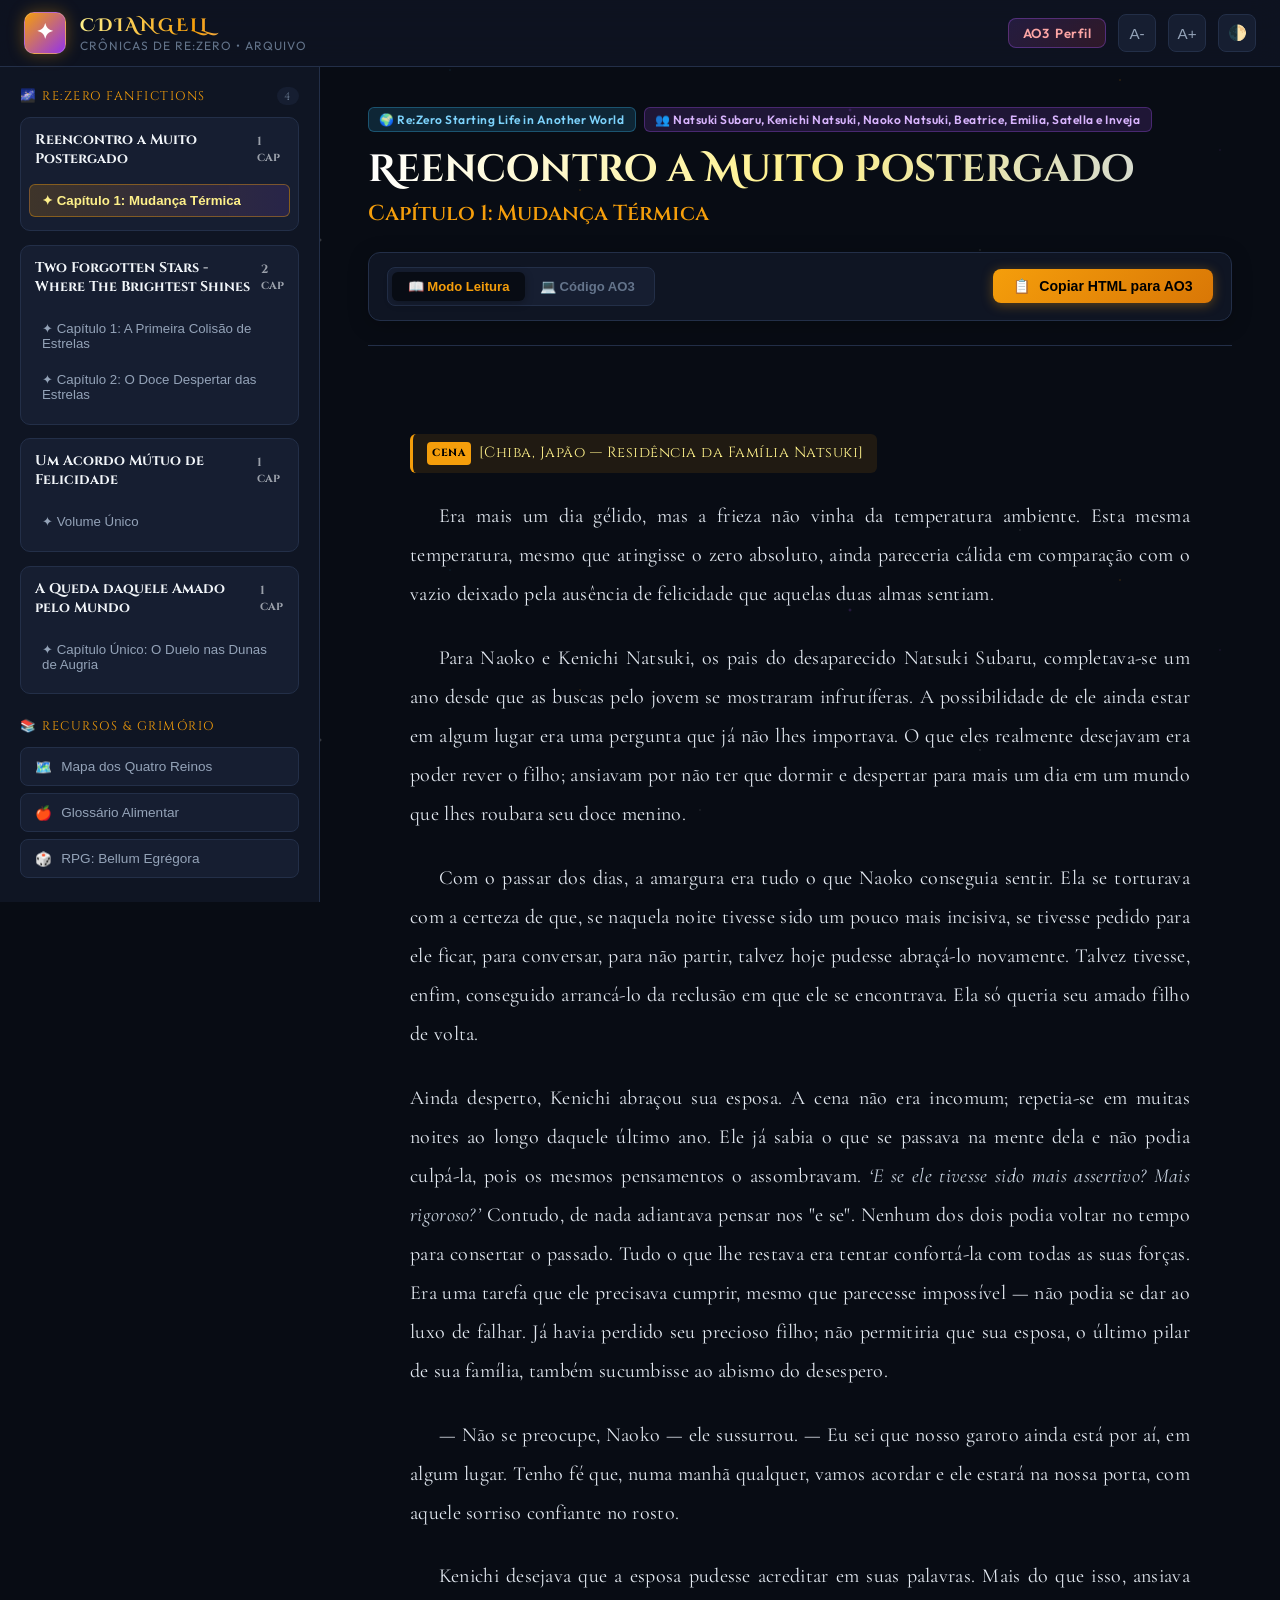
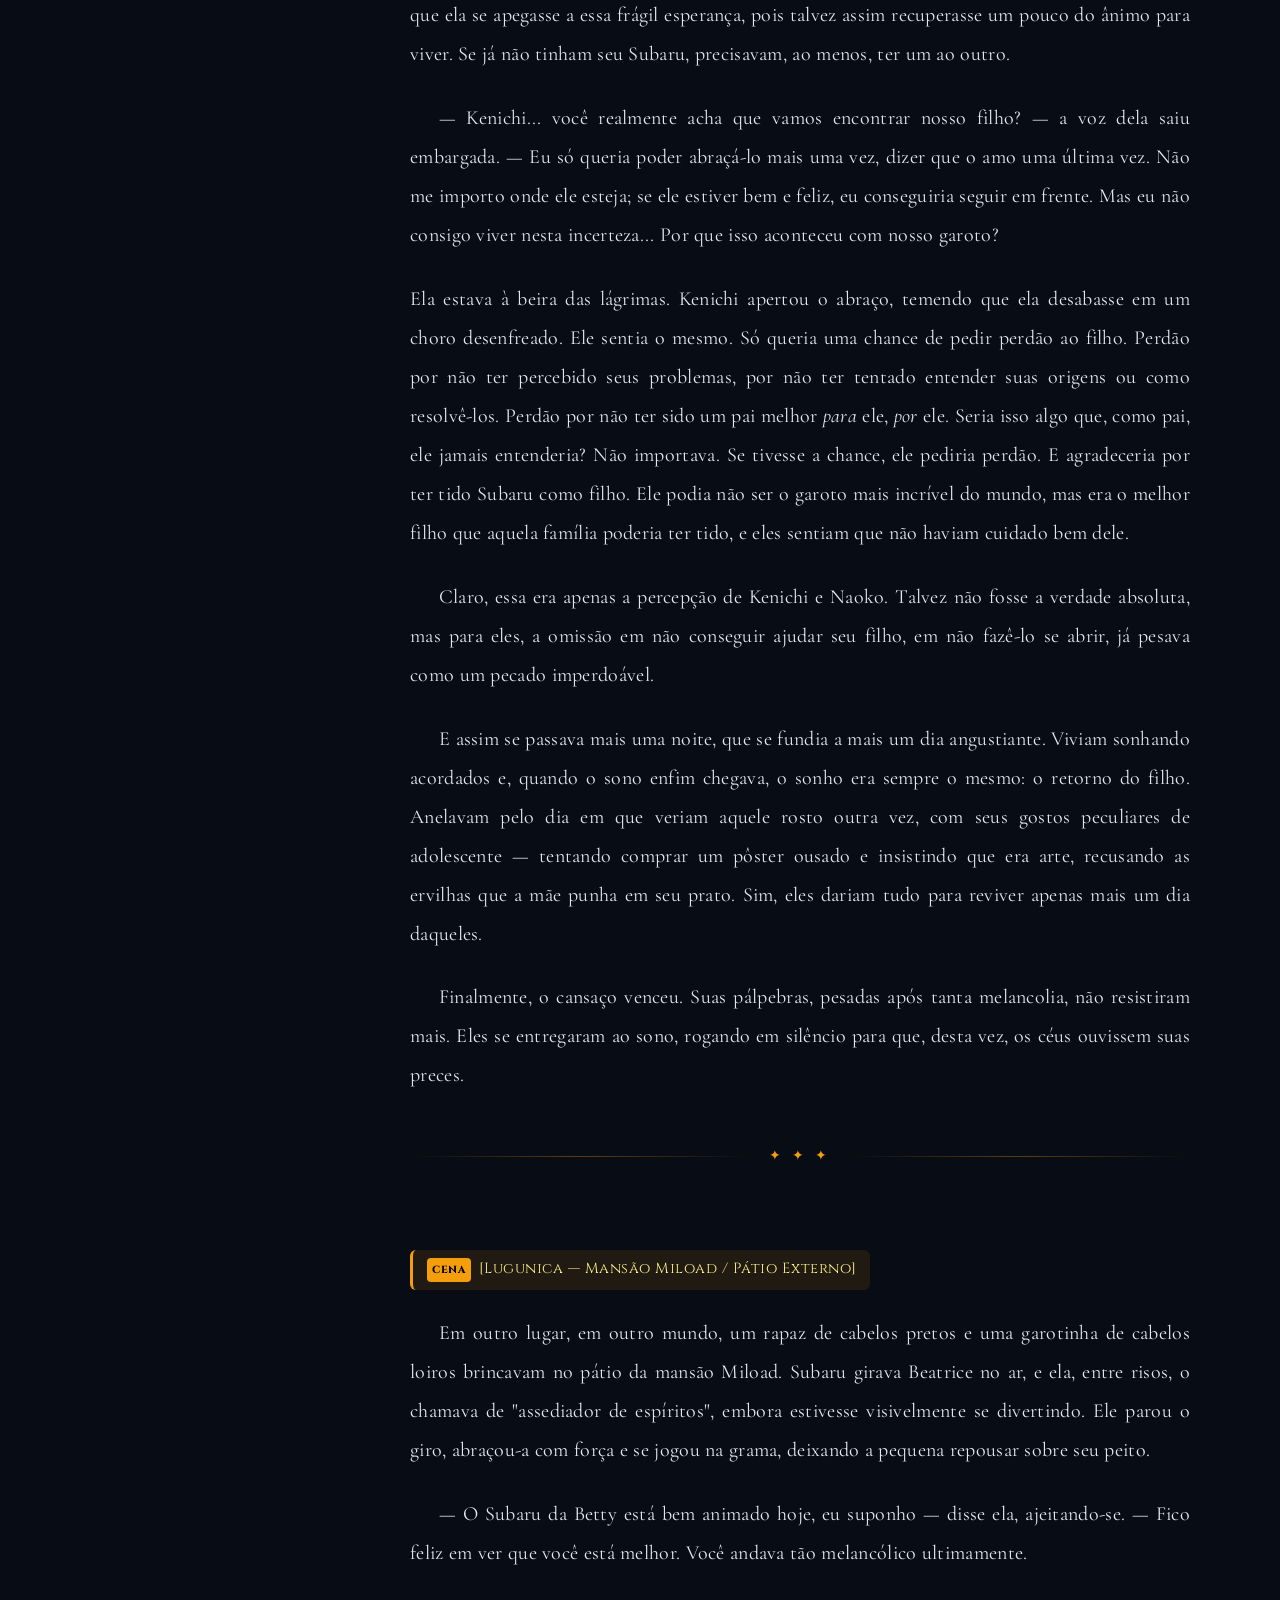
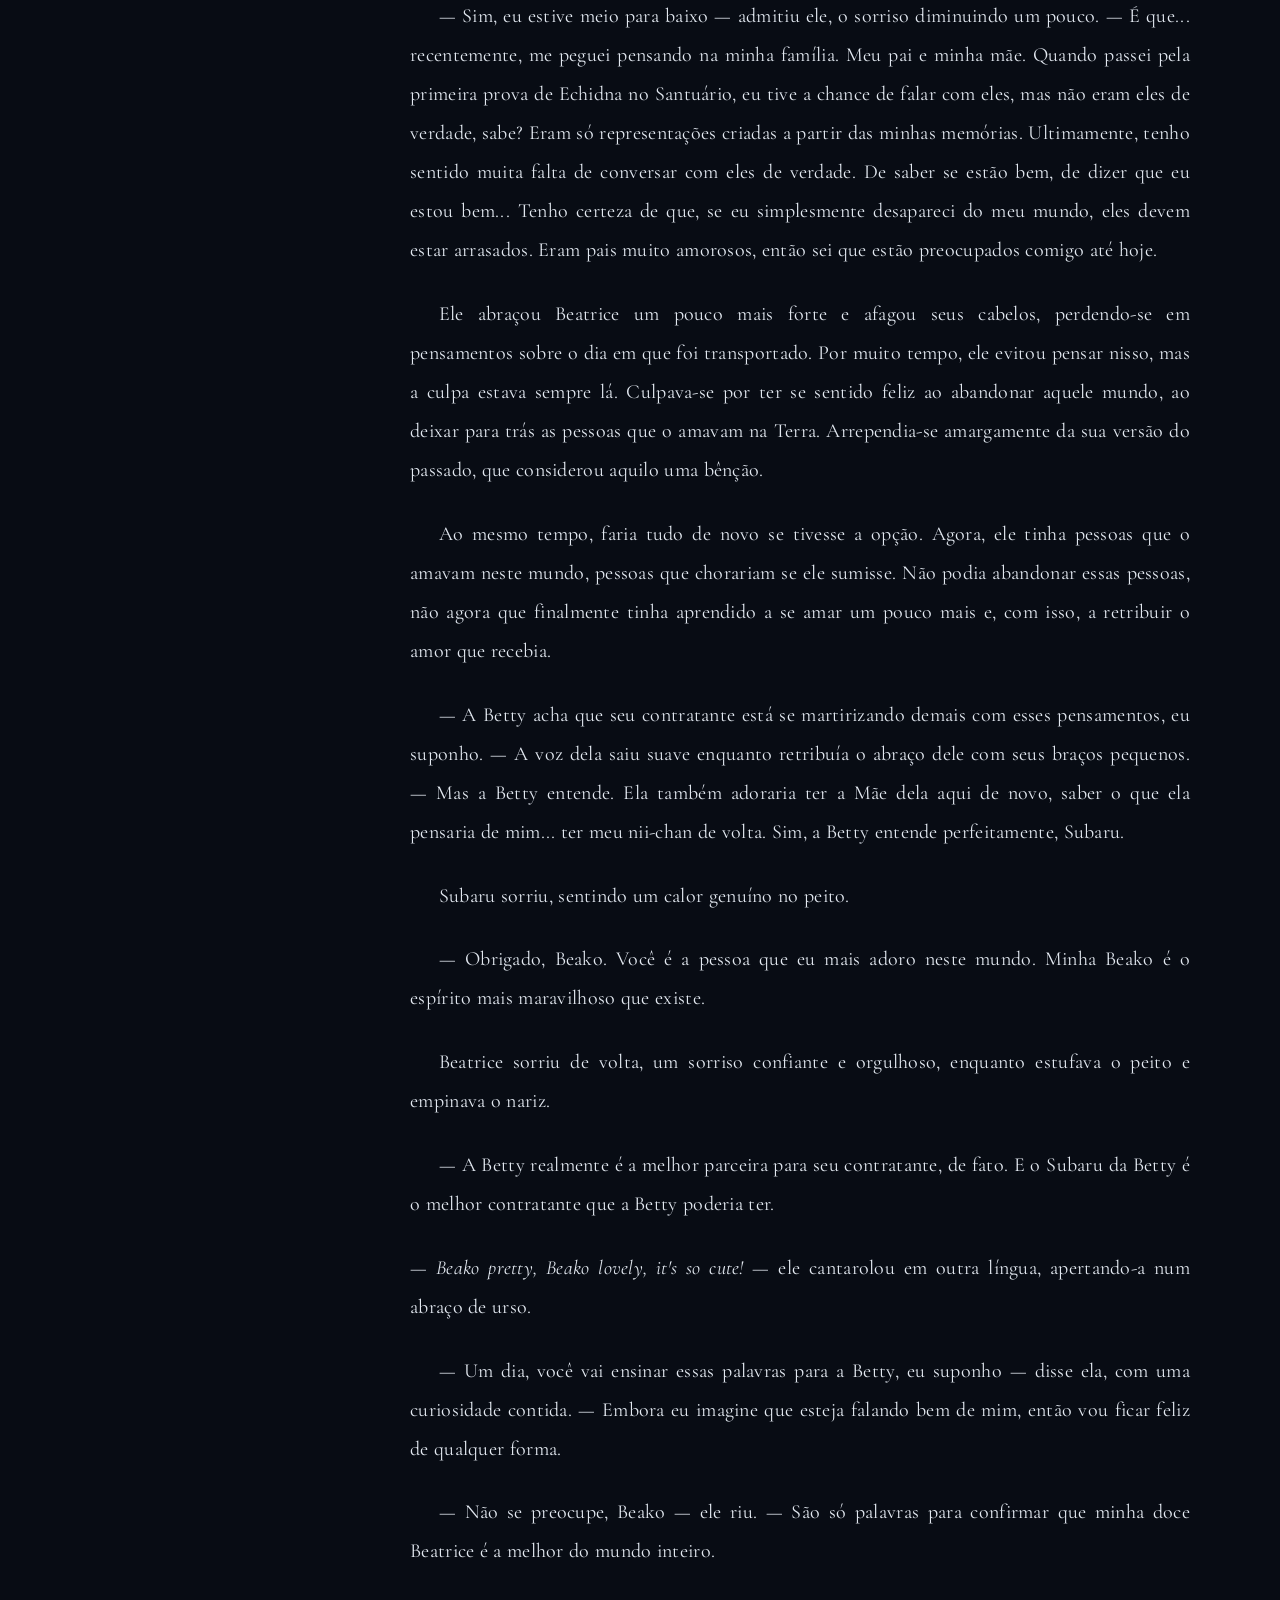
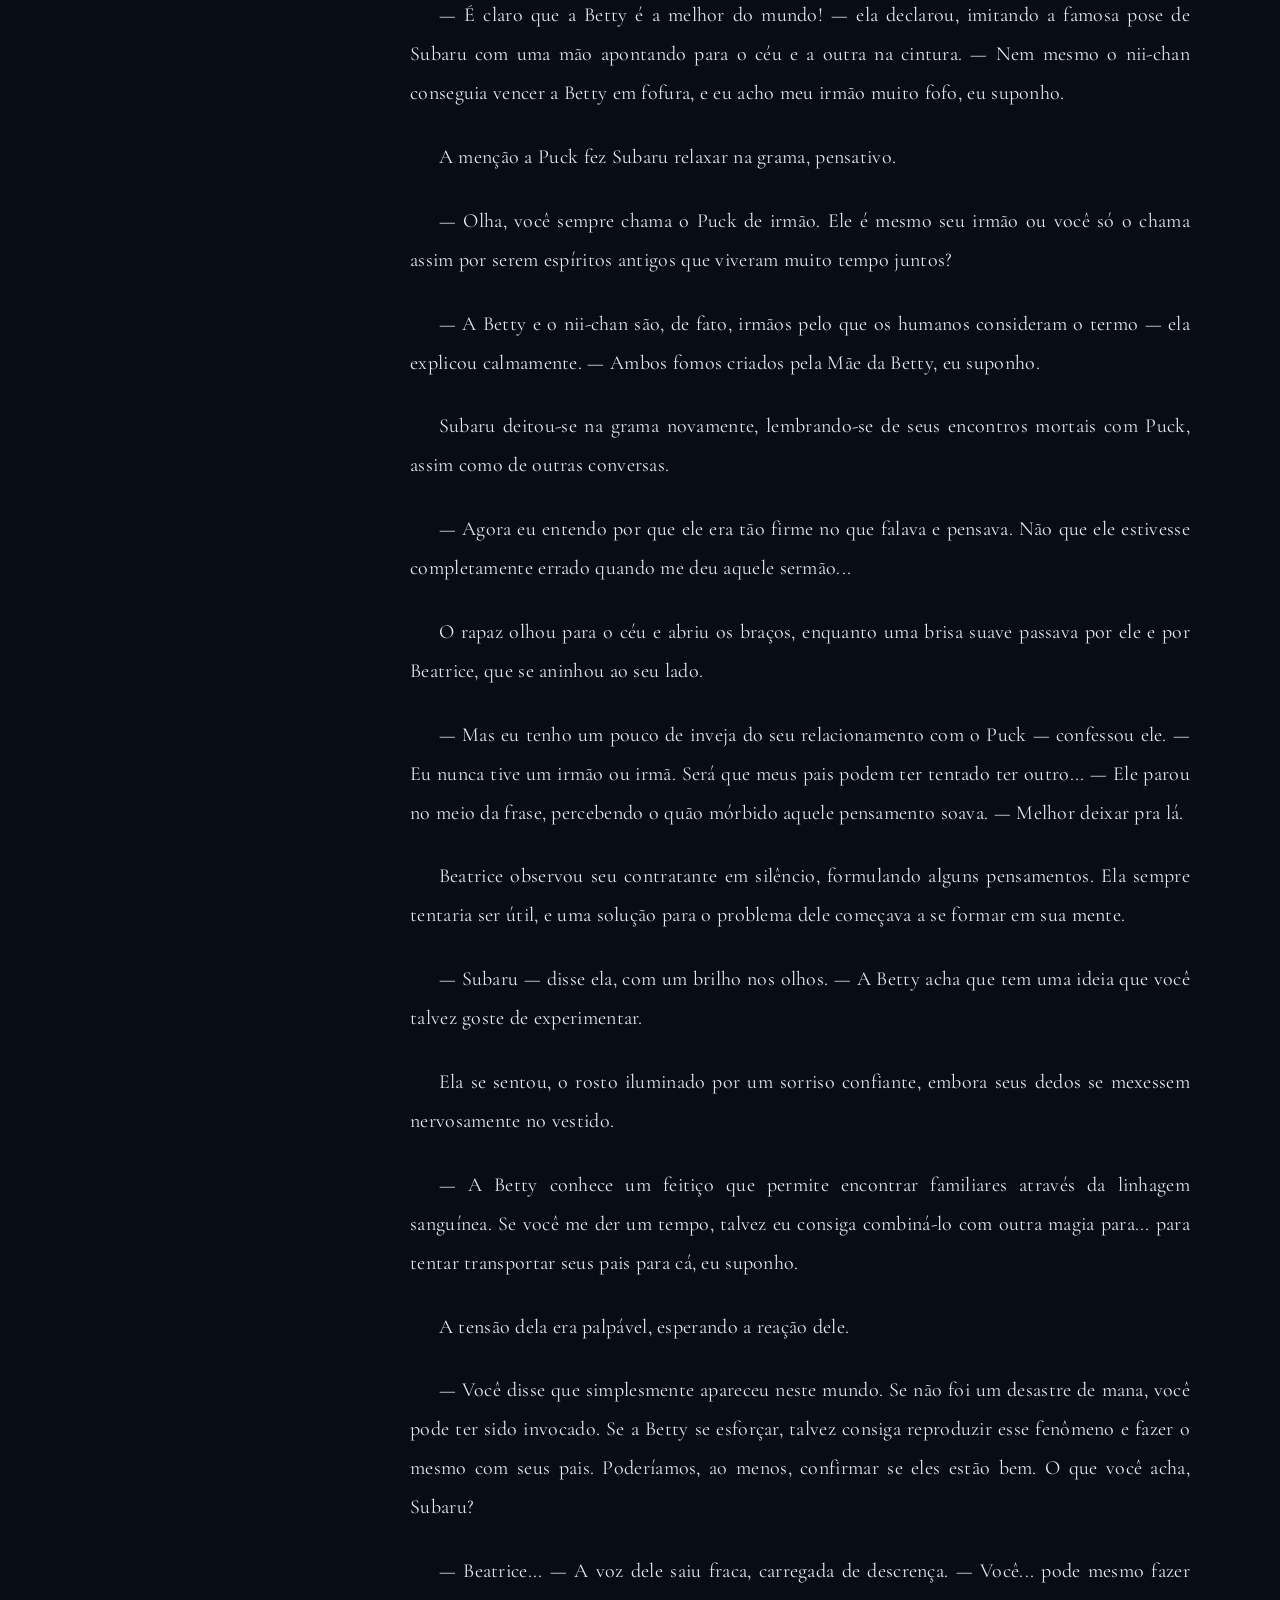
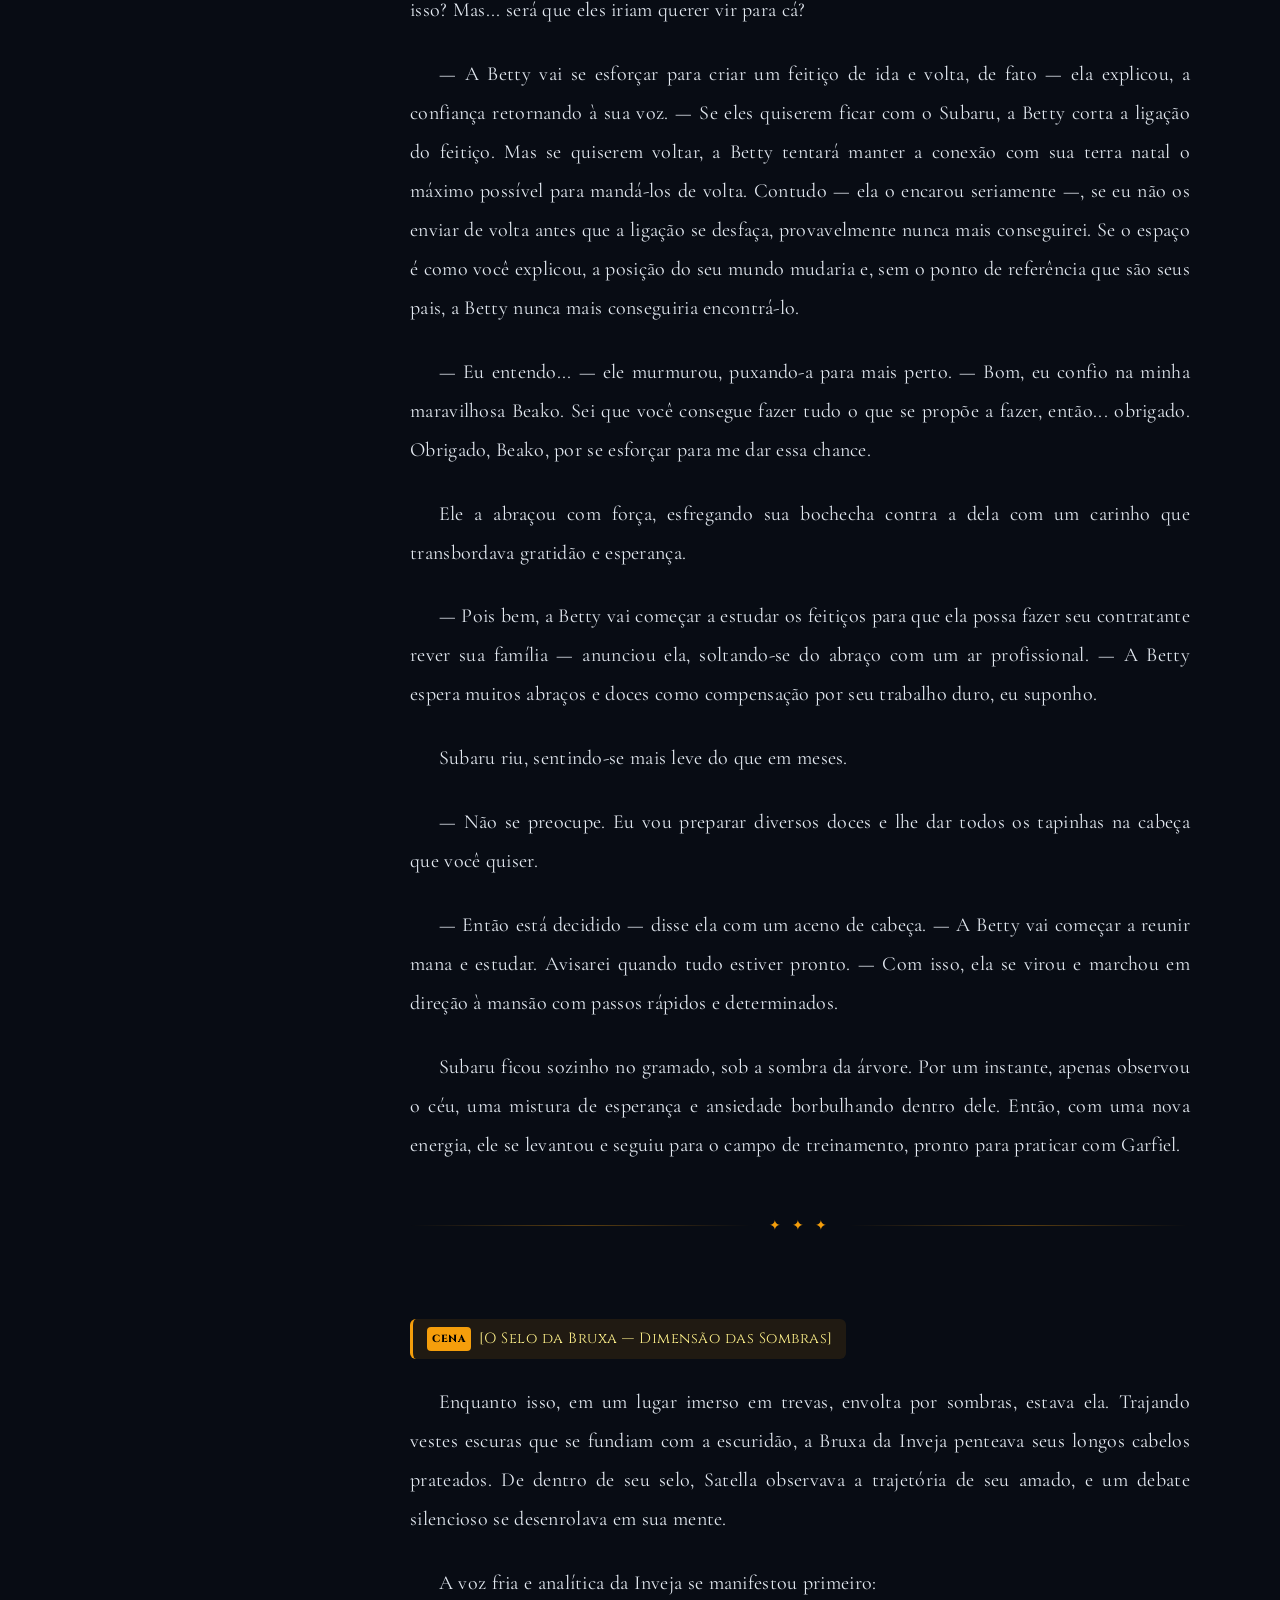
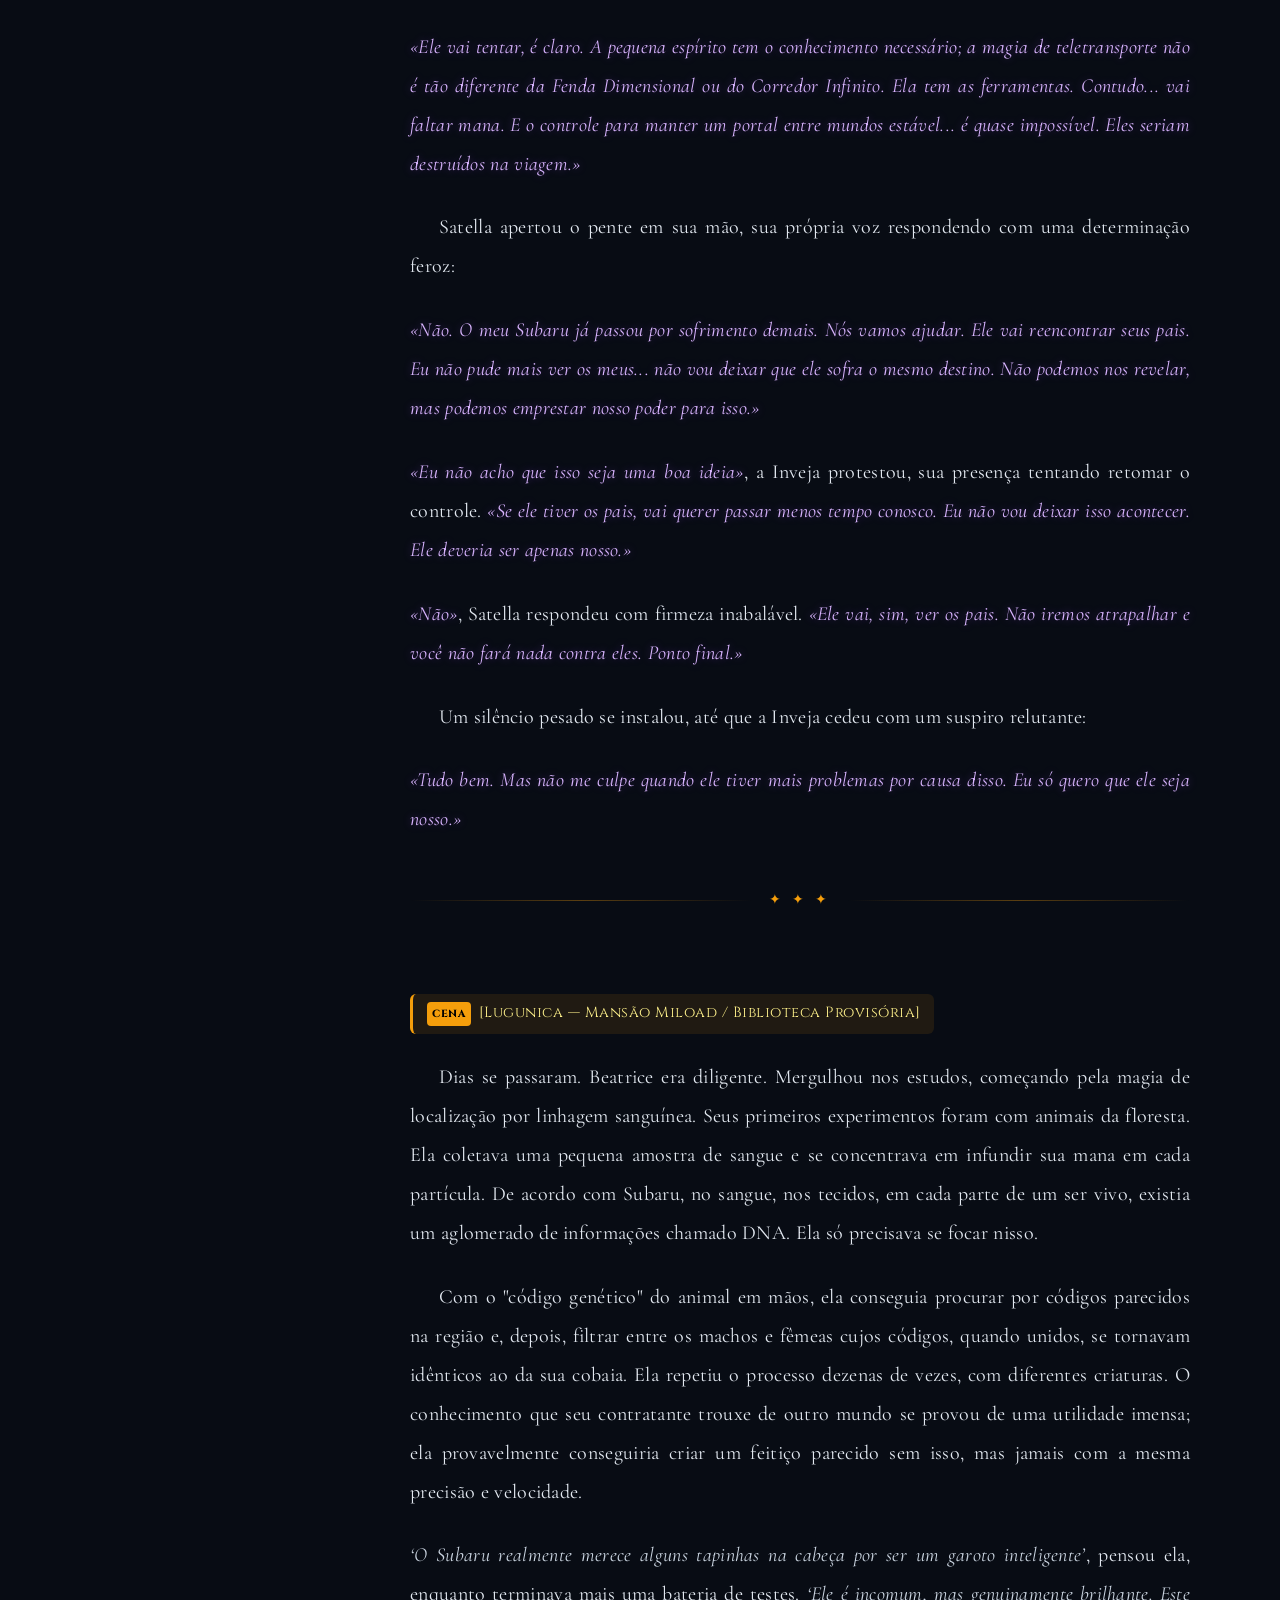
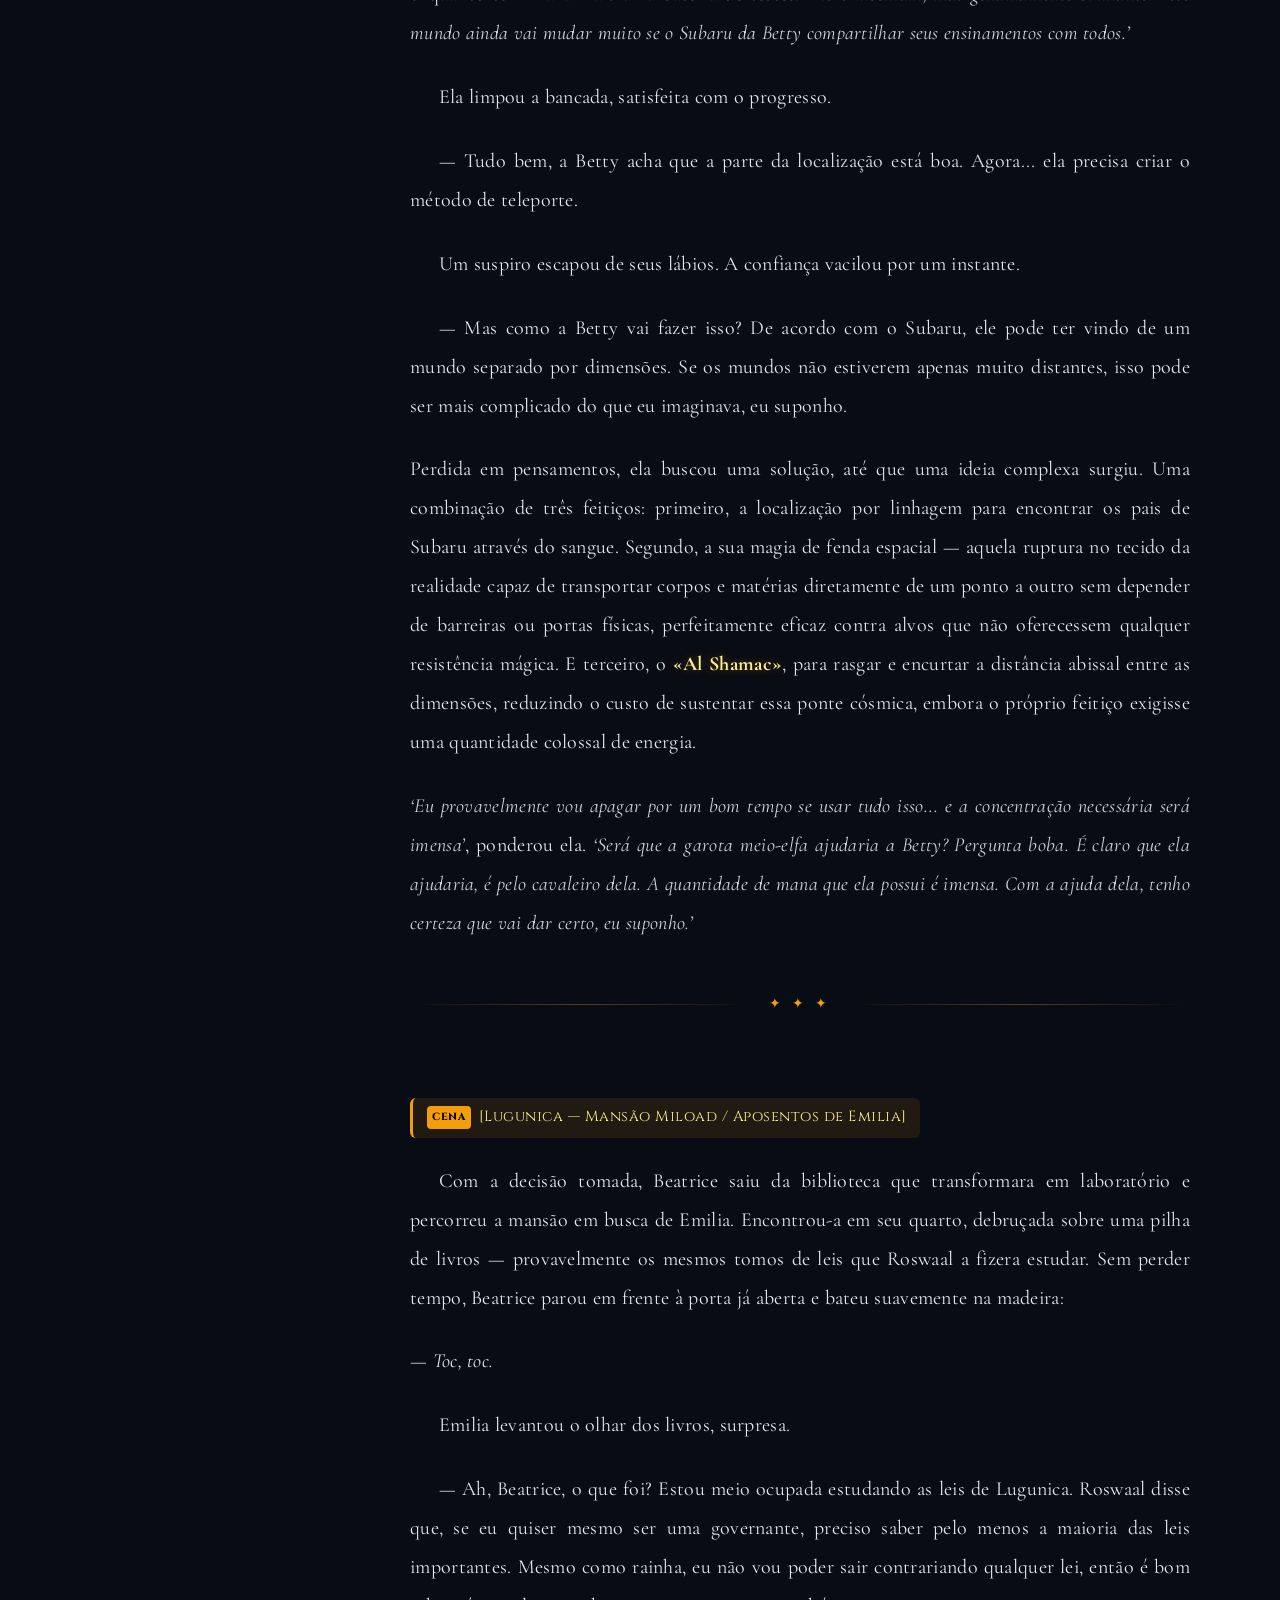
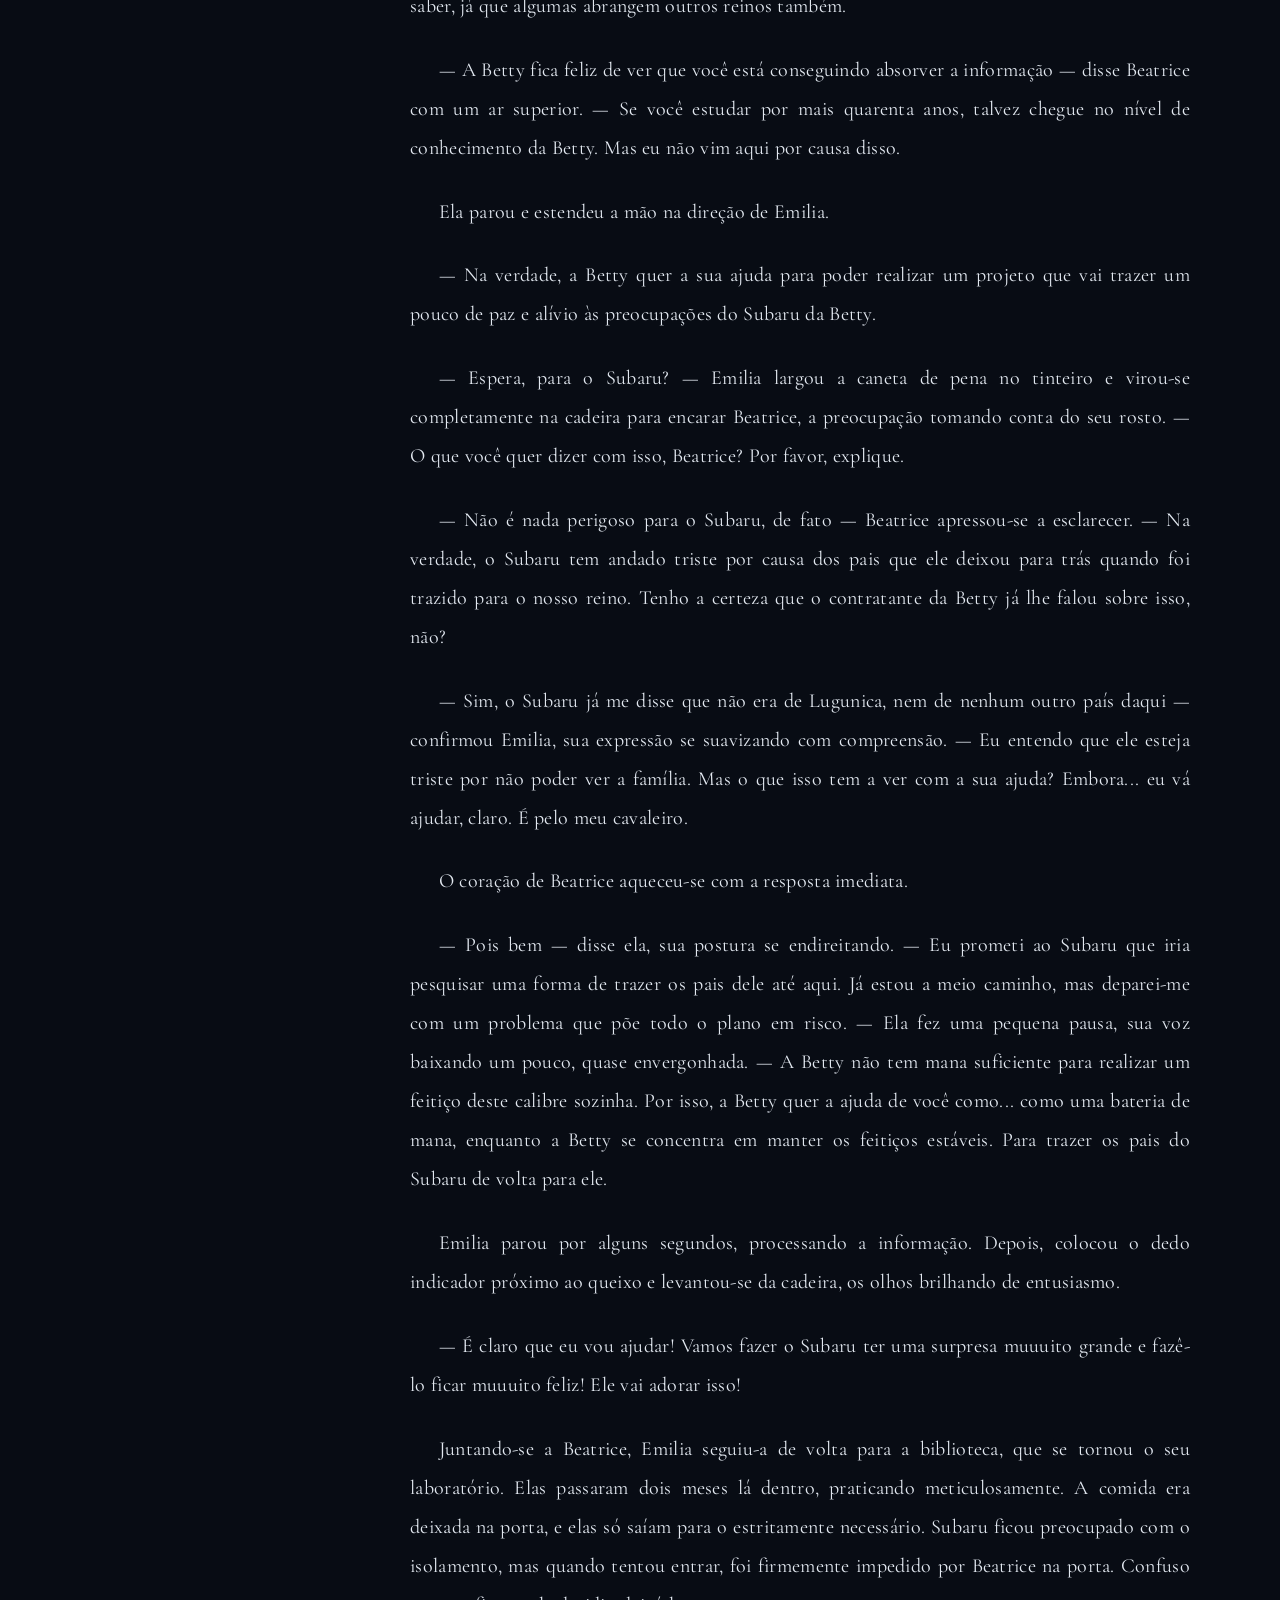
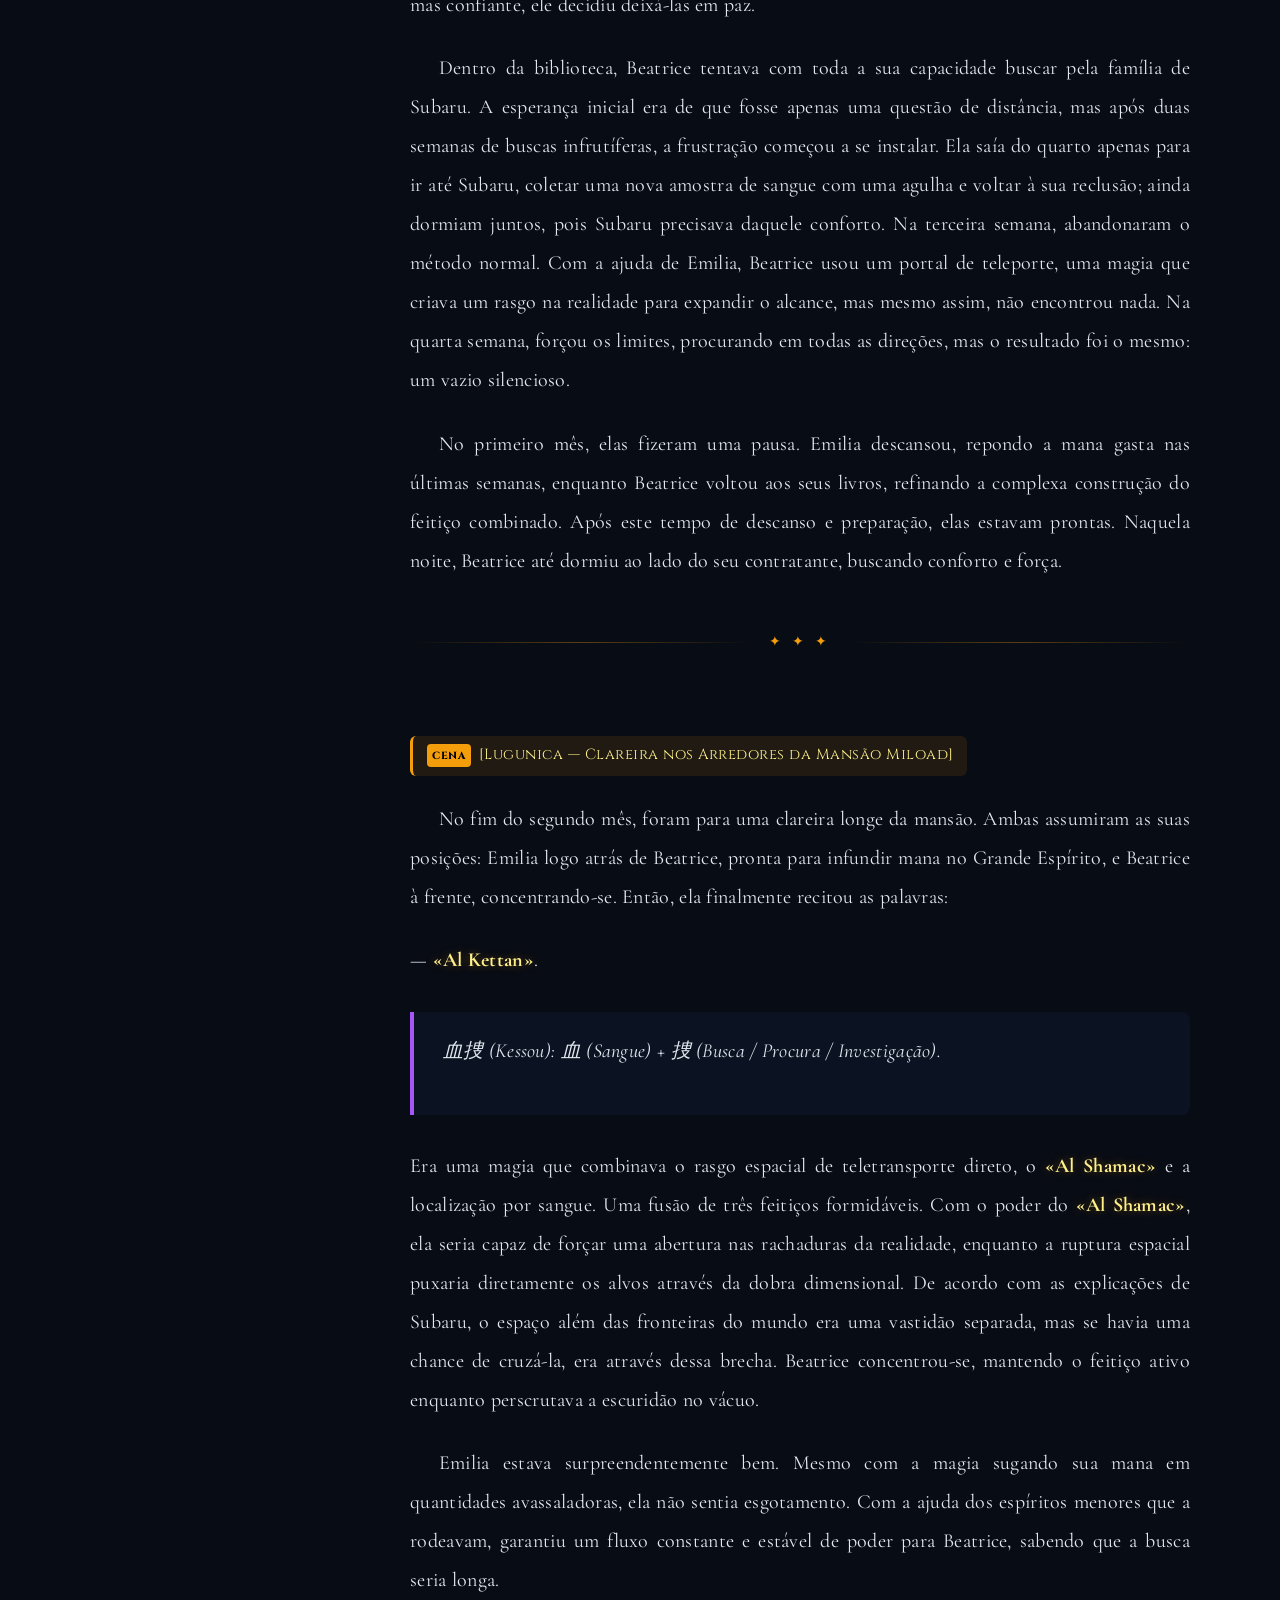
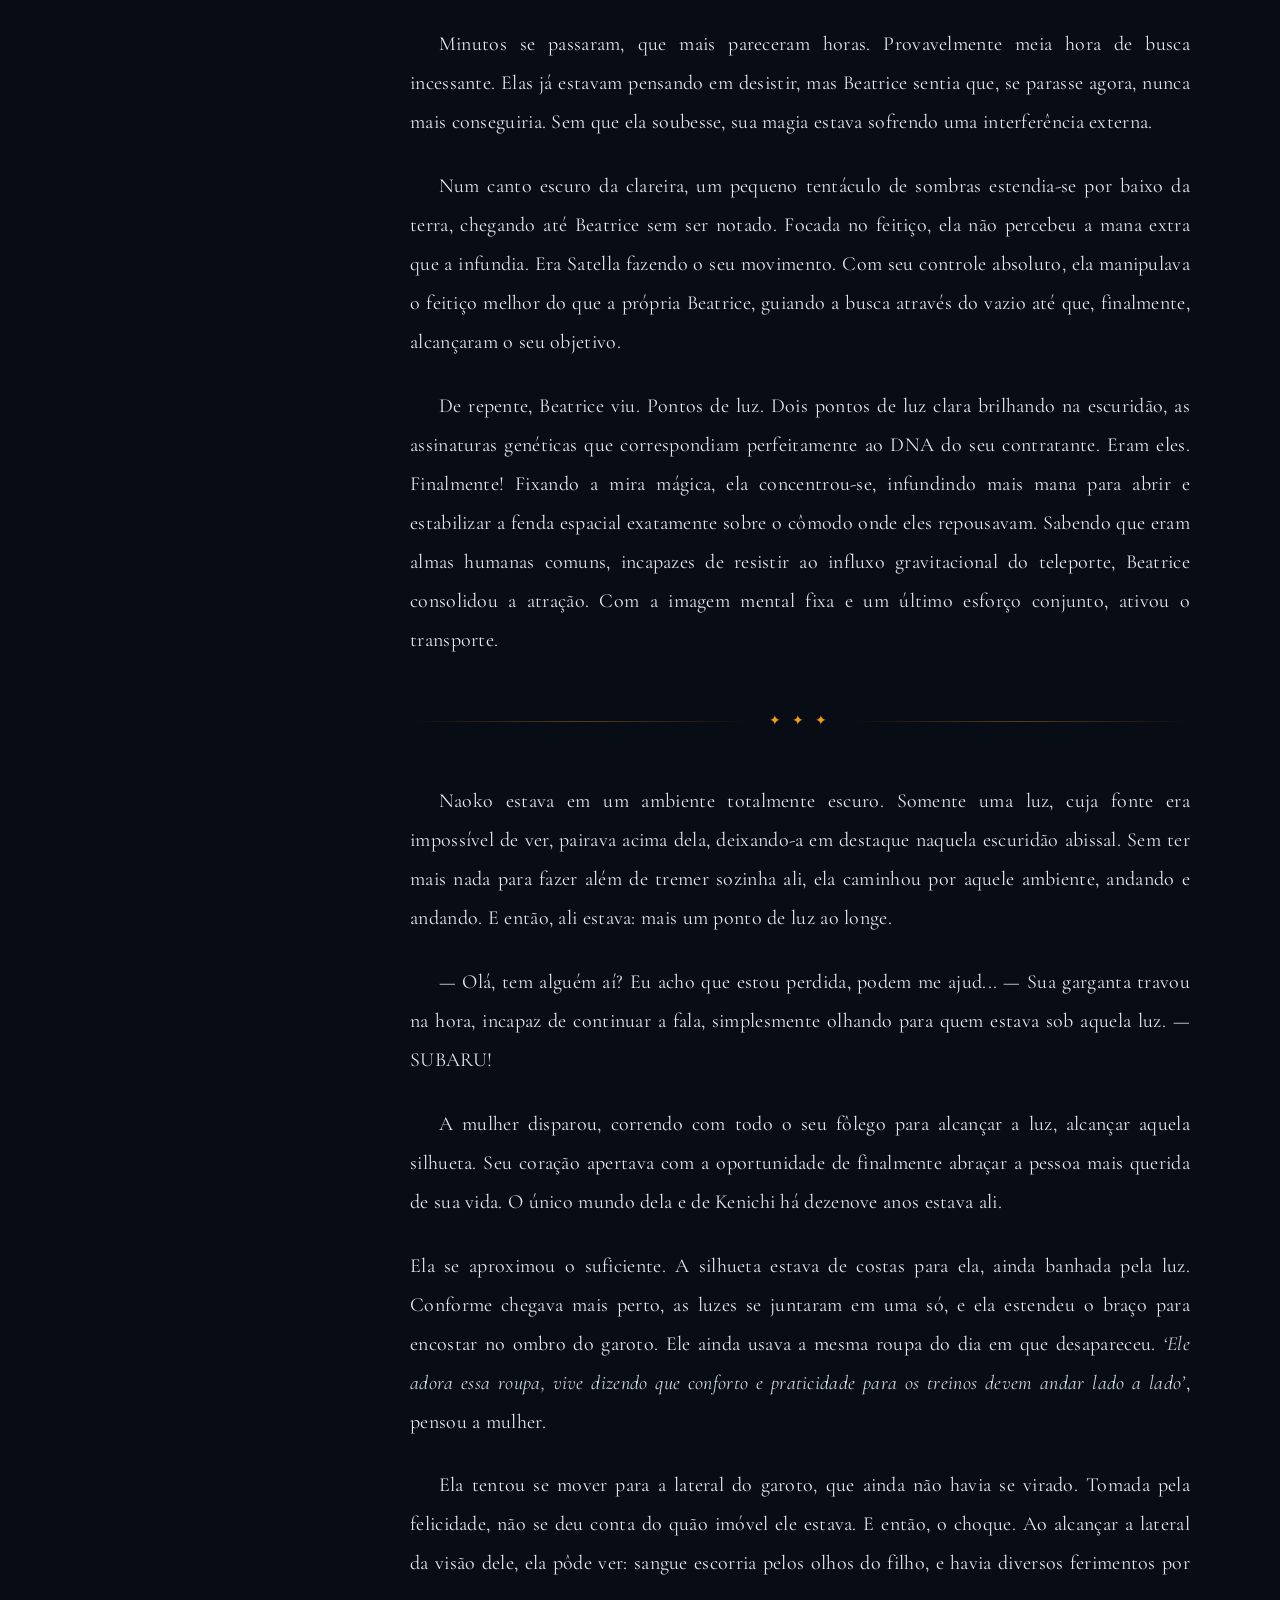
==== index.html @ 2548007a "feat: criar aplicacao web para GitHub Pages com leitor tematico de Re:Zero e exportador AO3" ====
<!DOCTYPE html>
<html lang="pt-BR">
<head>
  <meta charset="UTF-8" />
  <meta name="viewport" content="width=device-width, initial-scale=1.0" />
  <title>CDiangell • Crônicas de Re:Zero & Arquivo de Histórias</title>
  
  <meta name="description" content="Arquivo de histórias, fanfictions de Re:Zero (Reencontro, TFS-WTBO, Um Acordo Mútuo) e RPG por CDiangell. Com leitor de capítulos e exportador para AO3." />
  <meta property="og:title" content="CDiangell • Crônicas de Re:Zero & Histórias" />
  <meta property="og:description" content="Leia as fanfictions de Re:Zero e sistemas de RPG de CDiangell com leitor temático e cópia instantânea para AO3." />
  <meta property="og:type" content="website" />

  <!-- Favicon: Pleiades Star in SVG -->
  <link rel="icon" href="data:image/svg+xml,<svg xmlns='http://www.w3.org/2000/svg' viewBox='0 0 24 24' fill='%23f59e0b'><path d='M12 2l2.4 6.9 7.1.3-5.5 4.5 1.9 7.1-5.9-4.1-5.9 4.1 1.9-7.1-5.5-4.5 7.1-.3z'/></svg>" />

  <!-- App Stylesheet -->
  <link rel="stylesheet" href="recursos/app.css" />
</head>
<body class="theme-night font-md">
  <div class="stars-bg"></div>

  <div class="app-container">
    <!-- Topbar Navigation -->
    <header class="topbar">
      <div class="brand-section" id="btnBrandHome" title="Voltar ao início">
        <div class="brand-crest">✦</div>
        <div class="brand-info">
          <span class="brand-name">CDIANGELL</span>
          <span class="brand-subtitle">Crônicas de Re:Zero • Arquivo</span>
        </div>
      </div>

      <div class="topbar-controls">
        <a href="https://archiveofourown.org/users/CDiangell" target="_blank" rel="noopener noreferrer" class="ao3-badge-btn" title="Ver perfil oficial no Archive of Our Own">
          <span>AO3</span> Perfil
        </a>

        <!-- Font Size Controls -->
        <button class="btn-icon" id="fontDecBtn" title="Diminuir fonte">A-</button>
        <button class="btn-icon" id="fontIncBtn" title="Aumentar fonte">A+</button>

        <!-- Theme Toggle -->
        <button class="btn-icon" id="themeToggleBtn" title="Alternar tema visual">🌓</button>

        <!-- Mobile Drawer Toggle -->
        <button class="btn-icon sidebar-toggle" id="sidebarToggle" title="Menu de Histórias">☰</button>
      </div>
    </header>

    <!-- Main Content Layout -->
    <div class="main-wrapper">
      <!-- Sidebar -->
      <aside class="sidebar" id="sidebar">
        <div id="chapterNavContainer">
          <!-- Populated dynamically by app.js -->
        </div>
      </aside>

      <!-- Central Content View -->
      <main class="content-area" id="mainContent">
        <!-- Rendered dynamically by app.js -->
      </main>
    </div>
  </div>

  <!-- Toast Notification Feedback -->
  <div class="toast-msg" id="toastMsg">
    <span>📋</span> Copiado para a área de transferência!
  </div>

  <!-- Scripts -->
  <script src="recursos/stories_data.js"></script>
  <script src="recursos/app.js"></script>
</body>
</html>
---- recursos/app.css ----
﻿/* ==========================================================================
   CDIANGELL - ARQUIVO DE CRÔNICAS & HISTÓRIAS (RE:ZERO THEME)
   ========================================================================== */

@import url('https://fonts.googleapis.com/css2?family=Cinzel+Decorative:wght@700;900&family=Cinzel:wght@600;700;800&family=Cormorant+Garamond:ital,wght@0,400;0,500;0,600;0,700;1,400;1,600&family=Outfit:wght@300;400;500;600;700&display=swap');

:root {
  /* Default: Noite Estrelada de Lugunica */
  --bg-base: #080c14;
  --bg-surface: #0f1523;
  --bg-surface-elevated: #161e31;
  --bg-hover: #1c263d;
  --border-subtle: #232f48;
  --border-glow: rgba(245, 158, 11, 0.35);

  --text-primary: #f1f5f9;
  --text-secondary: #94a3b8;
  --text-muted: #64748b;
  --text-book: #e2e8f0;

  --accent-gold: #f59e0b;
  --accent-gold-light: #fef08a;
  --accent-purple: #a855f7;
  --accent-purple-glow: rgba(168, 85, 247, 0.25);
  --accent-rose: #f43f5e;
  --accent-blue: #38bdf8;

  --font-serif: 'Cormorant Garamond', Georgia, serif;
  --font-sans: 'Outfit', -apple-system, BlinkMacSystemFont, sans-serif;
  --font-display: 'Cinzel', Georgia, serif;
  --font-royal: 'Cinzel Decorative', Georgia, serif;
  --font-mono: 'Consolas', 'Fira Code', monospace;

  --reader-font-size: 1.25rem;
  --reader-line-height: 1.95;
  --reader-max-width: 780px;
}

body.theme-void {
  /* Selo das Sombras / Satella & Inveja */
  --bg-base: #030305;
  --bg-surface: #0a0a0f;
  --bg-surface-elevated: #12121c;
  --bg-hover: #1b1a28;
  --border-subtle: #262338;
  --border-glow: rgba(168, 85, 247, 0.45);

  --text-primary: #f8fafc;
  --text-secondary: #a1a1aa;
  --text-muted: #71717a;
  --text-book: #f4f4f5;

  --accent-gold: #c084fc;
  --accent-gold-light: #e9d5ff;
  --accent-purple: #c084fc;
  --accent-purple-glow: rgba(192, 132, 252, 0.35);
  --accent-rose: #fb7185;
  --accent-blue: #818cf8;
}

body.theme-grimoire {
  /* Grimório de Beatrice / Papiro Antigo */
  --bg-base: #181512;
  --bg-surface: #221d18;
  --bg-surface-elevated: #2d2620;
  --bg-hover: #383028;
  --border-subtle: #453b32;
  --border-glow: rgba(217, 119, 6, 0.4);

  --text-primary: #fef3c7;
  --text-secondary: #d4b996;
  --text-muted: #a08a72;
  --text-book: #faedd7;

  --accent-gold: #d97706;
  --accent-gold-light: #fde68a;
  --accent-purple: #b45309;
  --accent-purple-glow: rgba(217, 119, 6, 0.25);
  --accent-rose: #be123c;
  --accent-blue: #0284c7;
}

/* Font sizing classes */
body.font-sm { --reader-font-size: 1.1rem; --reader-line-height: 1.85; }
body.font-md { --reader-font-size: 1.25rem; --reader-line-height: 1.95; }
body.font-lg { --reader-font-size: 1.4rem; --reader-line-height: 2.05; }
body.font-xl { --reader-font-size: 1.55rem; --reader-line-height: 2.15; }

* {
  box-sizing: border-box;
  margin: 0;
  padding: 0;
}

html, body {
  min-height: 100vh;
  background-color: var(--bg-base);
  color: var(--text-primary);
  font-family: var(--font-sans);
  overflow-x: hidden;
  scroll-behavior: smooth;
}

/* Starry particle overlay */
.stars-bg {
  position: fixed;
  top: 0;
  left: 0;
  width: 100%;
  height: 100%;
  pointer-events: none;
  background-image: 
    radial-gradient(1px 1px at 20px 30px, rgba(255,255,255,0.7), rgba(0,0,0,0)),
    radial-gradient(1.5px 1.5px at 120px 80px, rgba(245,158,11,0.6), rgba(0,0,0,0)),
    radial-gradient(1px 1px at 220px 150px, rgba(168,85,247,0.7), rgba(0,0,0,0)),
    radial-gradient(2px 2px at 320px 240px, rgba(255,255,255,0.8), rgba(0,0,0,0)),
    radial-gradient(1px 1px at 450px 70px, rgba(56,189,248,0.6), rgba(0,0,0,0)),
    radial-gradient(1.5px 1.5px at 580px 190px, rgba(245,158,11,0.7), rgba(0,0,0,0)),
    radial-gradient(1px 1px at 700px 310px, rgba(255,255,255,0.6), rgba(0,0,0,0)),
    radial-gradient(2px 2px at 850px 110px, rgba(168,85,247,0.8), rgba(0,0,0,0)),
    radial-gradient(1px 1px at 980px 250px, rgba(255,255,255,0.7), rgba(0,0,0,0));
  background-repeat: repeat;
  background-size: 1000px 500px;
  opacity: 0.35;
  z-index: 0;
}

/* App Container */
.app-container {
  display: flex;
  flex-direction: column;
  min-height: 100vh;
  position: relative;
  z-index: 1;
}

/* Top Navigation Bar */
.topbar {
  display: flex;
  align-items: center;
  justify-content: space-between;
  padding: 0.75rem 1.5rem;
  background-color: rgba(15, 21, 35, 0.85);
  backdrop-filter: blur(16px);
  -webkit-backdrop-filter: blur(16px);
  border-bottom: 1px solid var(--border-subtle);
  position: sticky;
  top: 0;
  z-index: 50;
}

.brand-section {
  display: flex;
  align-items: center;
  gap: 0.85rem;
  text-decoration: none;
  color: inherit;
  cursor: pointer;
}

.brand-crest {
  width: 42px;
  height: 42px;
  border-radius: 10px;
  background: linear-gradient(135deg, #f59e0b, #9333ea);
  display: flex;
  align-items: center;
  justify-content: center;
  box-shadow: 0 0 16px var(--border-glow);
  font-family: var(--font-royal);
  font-size: 1.3rem;
  font-weight: 900;
  color: #fff;
  border: 1px solid rgba(255, 255, 255, 0.2);
}

.brand-info {
  display: flex;
  flex-direction: column;
}

.brand-name {
  font-family: var(--font-royal);
  font-size: 1.15rem;
  font-weight: 700;
  letter-spacing: 2px;
  background: linear-gradient(to right, #fef08a, #f59e0b, #e9d5ff);
  -webkit-background-clip: text;
  -webkit-text-fill-color: transparent;
}

.brand-subtitle {
  font-size: 0.75rem;
  letter-spacing: 1px;
  color: var(--text-muted);
  text-transform: uppercase;
}

.topbar-controls {
  display: flex;
  align-items: center;
  gap: 0.75rem;
}

.btn-icon {
  background: var(--bg-surface-elevated);
  border: 1px solid var(--border-subtle);
  color: var(--text-secondary);
  width: 38px;
  height: 38px;
  border-radius: 8px;
  display: flex;
  align-items: center;
  justify-content: center;
  cursor: pointer;
  transition: all 0.2s ease;
  font-size: 0.95rem;
}

.btn-icon:hover {
  color: var(--accent-gold);
  border-color: var(--accent-gold);
  background: var(--bg-hover);
  box-shadow: 0 0 10px var(--border-glow);
}

.ao3-badge-btn {
  display: flex;
  align-items: center;
  gap: 0.4rem;
  padding: 0.4rem 0.85rem;
  background: linear-gradient(135deg, rgba(168, 85, 247, 0.15), rgba(244, 63, 94, 0.15));
  border: 1px solid rgba(168, 85, 247, 0.35);
  border-radius: 8px;
  color: #fca5a5;
  text-decoration: none;
  font-size: 0.82rem;
  font-weight: 600;
  letter-spacing: 0.5px;
  transition: all 0.2s ease;
}

.ao3-badge-btn:hover {
  background: linear-gradient(135deg, rgba(168, 85, 247, 0.3), rgba(244, 63, 94, 0.3));
  border-color: #f43f5e;
  box-shadow: 0 0 12px rgba(244, 63, 94, 0.3);
  color: #fff;
}

.sidebar-toggle {
  display: none;
}

/* Main Layout Grid */
.main-wrapper {
  display: grid;
  grid-template-columns: 320px 1fr;
  flex: 1;
  min-height: calc(100vh - 65px);
}

/* Sidebar */
.sidebar {
  background: var(--bg-surface);
  border-right: 1px solid var(--border-subtle);
  padding: 1.25rem;
  overflow-y: auto;
  max-height: calc(100vh - 65px);
  position: sticky;
  top: 65px;
}

.sidebar-section {
  margin-bottom: 1.5rem;
}

.sidebar-heading {
  font-family: var(--font-display);
  font-size: 0.78rem;
  text-transform: uppercase;
  letter-spacing: 1.5px;
  color: var(--accent-gold);
  margin-bottom: 0.75rem;
  display: flex;
  align-items: center;
  justify-content: space-between;
}

.sidebar-heading .badge-count {
  background: var(--bg-surface-elevated);
  padding: 0.1rem 0.45rem;
  border-radius: 999px;
  font-size: 0.68rem;
  color: var(--text-muted);
}

.nav-story-group {
  margin-bottom: 0.85rem;
  background: var(--bg-surface-elevated);
  border-radius: 10px;
  border: 1px solid var(--border-subtle);
  overflow: hidden;
  transition: border-color 0.2s ease;
}

.nav-story-group:hover {
  border-color: rgba(245, 158, 11, 0.3);
}

.story-header-btn {
  width: 100%;
  padding: 0.75rem 0.9rem;
  background: transparent;
  border: none;
  color: var(--text-primary);
  display: flex;
  align-items: center;
  justify-content: space-between;
  cursor: pointer;
  font-family: var(--font-display);
  font-size: 0.88rem;
  font-weight: 700;
  text-align: left;
  transition: background 0.15s ease;
}

.story-header-btn:hover {
  background: var(--bg-hover);
}

.story-chapter-list {
  padding: 0.25rem 0.5rem 0.6rem 0.5rem;
}

.chapter-btn {
  width: 100%;
  padding: 0.5rem 0.75rem;
  background: transparent;
  border: 1px solid transparent;
  border-radius: 6px;
  color: var(--text-secondary);
  font-size: 0.83rem;
  display: flex;
  align-items: center;
  gap: 0.5rem;
  text-align: left;
  cursor: pointer;
  transition: all 0.15s ease;
  margin-bottom: 0.2rem;
}

.chapter-btn:hover {
  background: var(--bg-hover);
  color: var(--text-primary);
}

.chapter-btn.active {
  background: linear-gradient(90deg, rgba(245, 158, 11, 0.18), rgba(168, 85, 247, 0.12));
  color: var(--accent-gold-light);
  border-color: rgba(245, 158, 11, 0.4);
  font-weight: 600;
}

.nav-link-btn {
  width: 100%;
  padding: 0.65rem 0.85rem;
  background: var(--bg-surface-elevated);
  border: 1px solid var(--border-subtle);
  border-radius: 8px;
  color: var(--text-secondary);
  font-size: 0.85rem;
  font-weight: 500;
  display: flex;
  align-items: center;
  gap: 0.6rem;
  cursor: pointer;
  margin-bottom: 0.45rem;
  transition: all 0.2s ease;
}

.nav-link-btn:hover {
  background: var(--bg-hover);
  color: var(--accent-gold);
  border-color: var(--accent-gold);
}

.nav-link-btn.active {
  background: linear-gradient(90deg, rgba(245, 158, 11, 0.2), rgba(168, 85, 247, 0.15));
  color: var(--accent-gold-light);
  border-color: var(--accent-gold);
  font-weight: 600;
}

/* Content Area */
.content-area {
  padding: 2.5rem 3rem;
  overflow-y: auto;
  max-width: 1100px;
  margin: 0 auto;
  width: 100%;
}

/* Reader Card Header */
.reader-header {
  margin-bottom: 2rem;
  padding-bottom: 1.5rem;
  border-bottom: 1px solid var(--border-subtle);
}

.story-badge-row {
  display: flex;
  flex-wrap: wrap;
  gap: 0.5rem;
  margin-bottom: 0.85rem;
}

.badge {
  display: inline-flex;
  align-items: center;
  gap: 0.35rem;
  padding: 0.25rem 0.65rem;
  border-radius: 6px;
  font-size: 0.75rem;
  font-weight: 600;
  letter-spacing: 0.5px;
}

.badge-fandom { background: rgba(56, 189, 248, 0.15); color: #7dd3fc; border: 1px solid rgba(56, 189, 248, 0.3); }
.badge-pair { background: rgba(244, 63, 94, 0.15); color: #fda4af; border: 1px solid rgba(244, 63, 94, 0.3); }
.badge-characters { background: rgba(168, 85, 247, 0.15); color: #d8b4fe; border: 1px solid rgba(168, 85, 247, 0.3); }

.reader-title-area h1 {
  font-family: var(--font-royal);
  font-size: 2.35rem;
  line-height: 1.25;
  margin-bottom: 0.4rem;
  background: linear-gradient(to right, #ffffff, #fef08a, #cbd5e1);
  -webkit-background-clip: text;
  -webkit-text-fill-color: transparent;
}

.reader-title-area h2 {
  font-family: var(--font-display);
  font-size: 1.35rem;
  color: var(--accent-gold);
  font-weight: 600;
}

/* Reader Action Bar */
.action-toolbar {
  display: flex;
  align-items: center;
  justify-content: space-between;
  flex-wrap: wrap;
  gap: 1rem;
  margin-top: 1.5rem;
  padding: 0.85rem 1.15rem;
  background: var(--bg-surface);
  border: 1px solid var(--border-subtle);
  border-radius: 12px;
  box-shadow: 0 4px 20px rgba(0, 0, 0, 0.25);
}

.view-tabs {
  display: flex;
  background: var(--bg-surface-elevated);
  padding: 0.25rem;
  border-radius: 8px;
  border: 1px solid var(--border-subtle);
}

.view-tab {
  padding: 0.45rem 0.95rem;
  background: transparent;
  border: none;
  color: var(--text-muted);
  font-size: 0.82rem;
  font-weight: 600;
  border-radius: 6px;
  cursor: pointer;
  transition: all 0.15s ease;
}

.view-tab.active {
  background: var(--bg-base);
  color: var(--accent-gold);
  box-shadow: 0 2px 8px rgba(0, 0, 0, 0.3);
}

.ao3-copy-button {
  background: linear-gradient(135deg, #f59e0b, #d97706);
  color: #000;
  border: none;
  padding: 0.55rem 1.25rem;
  border-radius: 8px;
  font-weight: 700;
  font-size: 0.88rem;
  display: flex;
  align-items: center;
  gap: 0.5rem;
  cursor: pointer;
  transition: all 0.2s ease;
  box-shadow: 0 2px 12px rgba(245, 158, 11, 0.35);
}

.ao3-copy-button:hover {
  background: linear-gradient(135deg, #fbbf24, #f59e0b);
  box-shadow: 0 0 20px rgba(245, 158, 11, 0.6);
  transform: translateY(-1px);
}

/* Reader Body */
.reader-body {
  max-width: var(--reader-max-width);
  margin: 0 auto;
  font-family: var(--font-serif);
  font-size: var(--reader-font-size);
  line-height: var(--reader-line-height);
  color: var(--text-book);
  padding: 1.5rem 0;
}

.reader-body p {
  margin-bottom: 1.55rem;
  text-indent: 1.8rem;
  text-align: justify;
  letter-spacing: 0.015em;
}

/* Dialogue paragraphs don't indent */
.reader-body p:has(> em:first-child),
.reader-body p:has(> strong:first-child) {
  text-indent: 0;
}

.scene-break {
  display: flex;
  align-items: center;
  justify-content: center;
  margin: 3rem 0;
  position: relative;
}

.scene-break::before, .scene-break::after {
  content: '';
  flex: 1;
  height: 1px;
  background: linear-gradient(to right, transparent, var(--border-glow), transparent);
}

.star-icon {
  padding: 0 1rem;
  color: var(--accent-gold);
  font-size: 0.85rem;
  letter-spacing: 4px;
}

.scene-tag {
  display: inline-flex;
  align-items: center;
  gap: 0.5rem;
  font-family: var(--font-display);
  font-size: 0.92rem;
  color: var(--accent-gold-light);
  background: rgba(245, 158, 11, 0.1);
  padding: 0.35rem 0.85rem;
  border-radius: 6px;
  border-left: 3px solid var(--accent-gold);
  margin: 2rem 0 1.5rem 0;
  letter-spacing: 0.5px;
}

.scene-badge {
  font-size: 0.65rem;
  background: var(--accent-gold);
  color: #000;
  font-weight: 800;
  padding: 0.1rem 0.35rem;
  border-radius: 4px;
}

/* Magic & Special text styling */
.magic-spell {
  color: var(--accent-gold-light);
  text-shadow: 0 0 10px rgba(245, 158, 11, 0.4);
  font-weight: 700;
}

.witch-voice {
  color: #d8b4fe;
  font-style: italic;
  text-shadow: 0 0 8px rgba(168, 85, 247, 0.4);
}

.thought-voice {
  color: #cbd5e1;
  font-style: italic;
}

.scroll-quote {
  margin: 2rem 0;
  padding: 1.2rem 1.8rem;
  background: rgba(15, 23, 42, 0.65);
  border-left: 4px solid var(--accent-purple);
  border-radius: 0 8px 8px 0;
  font-style: italic;
  color: #e2e8f0;
}

/* AO3 HTML Code View */
.ao3-code-view {
  background: var(--bg-surface);
  border: 1px solid var(--border-subtle);
  border-radius: 12px;
  padding: 1.5rem;
  font-family: var(--font-mono);
  font-size: 0.88rem;
  line-height: 1.7;
  color: #94a3b8;
  max-height: 700px;
  overflow-y: auto;
  white-space: pre-wrap;
  word-break: break-word;
}

/* Map View */
.map-view-container {
  display: flex;
  flex-direction: column;
  gap: 1.5rem;
}

.map-card {
  background: var(--bg-surface);
  border: 1px solid var(--border-subtle);
  border-radius: 12px;
  padding: 1.25rem;
  box-shadow: 0 8px 30px rgba(0, 0, 0, 0.4);
}

.map-image-wrapper {
  overflow: hidden;
  border-radius: 8px;
  border: 1px solid var(--border-subtle);
  cursor: zoom-in;
  position: relative;
}

.map-image-wrapper img {
  width: 100%;
  height: auto;
  display: block;
  transition: transform 0.3s ease;
}

.map-image-wrapper:hover img {
  transform: scale(1.02);
}

.map-legend-grid {
  display: grid;
  grid-template-columns: repeat(auto-fit, minmax(240px, 1fr));
  gap: 1rem;
  margin-top: 1.5rem;
}

.legend-box {
  background: var(--bg-surface-elevated);
  padding: 1rem;
  border-radius: 8px;
  border: 1px solid var(--border-subtle);
}

.legend-box h4 {
  font-family: var(--font-display);
  font-size: 0.95rem;
  color: var(--accent-gold);
  margin-bottom: 0.4rem;
}

.legend-box p {
  font-size: 0.82rem;
  color: var(--text-secondary);
  line-height: 1.5;
}

/* Glossary View */
.glossary-search-bar {
  width: 100%;
  padding: 0.85rem 1.2rem;
  background: var(--bg-surface);
  border: 1px solid var(--border-subtle);
  border-radius: 10px;
  color: var(--text-primary);
  font-size: 0.95rem;
  margin-bottom: 1.5rem;
  outline: none;
  transition: border-color 0.2s ease;
}

.glossary-search-bar:focus {
  border-color: var(--accent-gold);
  box-shadow: 0 0 12px var(--border-glow);
}

.glossary-table {
  width: 100%;
  border-collapse: collapse;
  background: var(--bg-surface);
  border-radius: 10px;
  overflow: hidden;
  border: 1px solid var(--border-subtle);
}

.glossary-table th {
  background: var(--bg-surface-elevated);
  padding: 0.85rem 1.2rem;
  text-align: left;
  font-family: var(--font-display);
  font-size: 0.82rem;
  color: var(--accent-gold);
  text-transform: uppercase;
  letter-spacing: 1px;
}

.glossary-table td {
  padding: 0.8rem 1.2rem;
  border-top: 1px solid var(--border-subtle);
  font-size: 0.9rem;
}

.glossary-table tr:hover td {
  background: var(--bg-hover);
}

.rezero-term {
  color: #7dd3fc;
  font-weight: 600;
}

.terra-term {
  color: var(--accent-gold-light);
  font-weight: 500;
}

/* Toast Component */
.toast-msg {
  position: fixed;
  bottom: 2rem;
  right: 2rem;
  background: linear-gradient(135deg, #10b981, #059669);
  color: #fff;
  padding: 0.85rem 1.5rem;
  border-radius: 10px;
  box-shadow: 0 8px 24px rgba(0, 0, 0, 0.4);
  font-weight: 600;
  font-size: 0.9rem;
  display: flex;
  align-items: center;
  gap: 0.6rem;
  z-index: 9999;
  transform: translateY(100px);
  opacity: 0;
  transition: all 0.3s cubic-bezier(0.16, 1, 0.3, 1);
}

.toast-msg.show {
  transform: translateY(0);
  opacity: 1;
}

/* Responsive */
@media (max-width: 900px) {
  .main-wrapper {
    grid-template-columns: 1fr;
  }
  .sidebar {
    position: fixed;
    top: 65px;
    left: -320px;
    width: 300px;
    height: calc(100vh - 65px);
    z-index: 90;
    transition: left 0.3s ease;
    box-shadow: 4px 0 20px rgba(0, 0, 0, 0.5);
  }
  .sidebar.open {
    left: 0;
  }
  .sidebar-toggle {
    display: flex;
  }
  .content-area {
    padding: 1.5rem 1rem;
  }
}
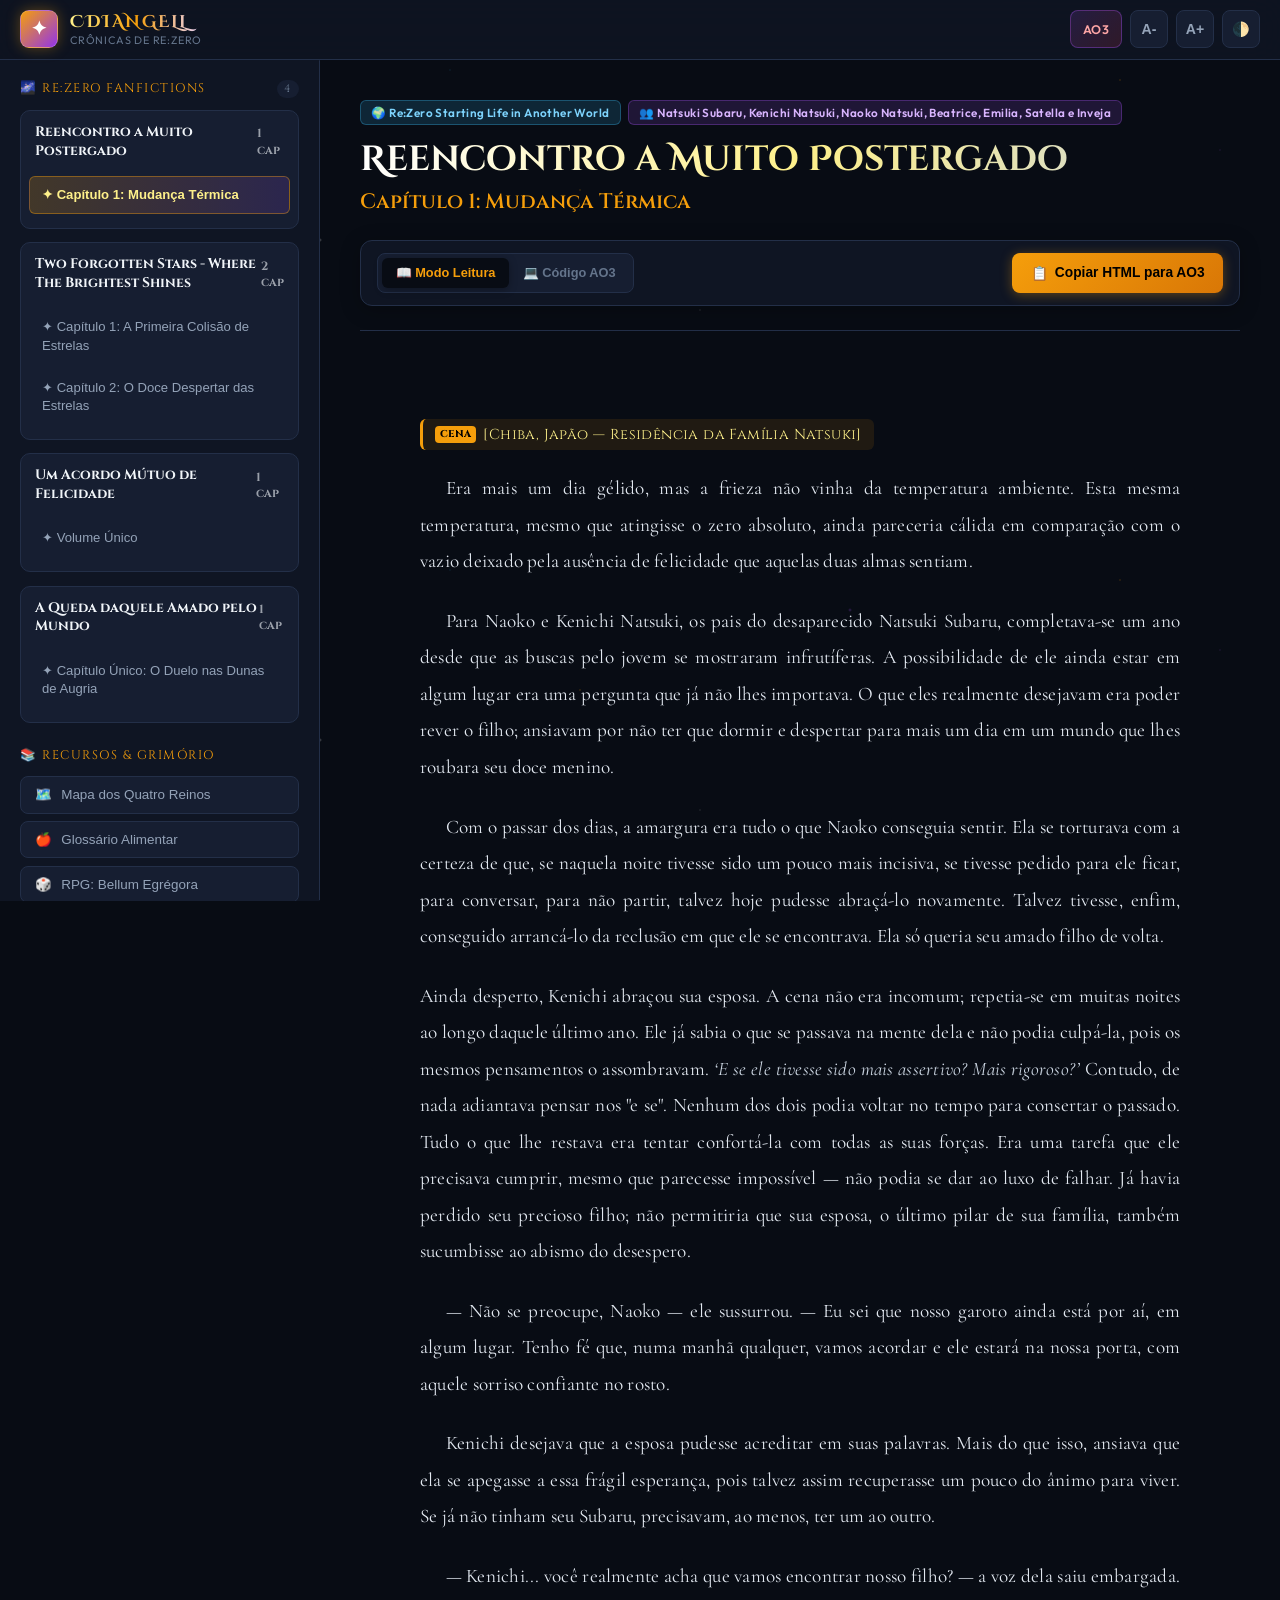
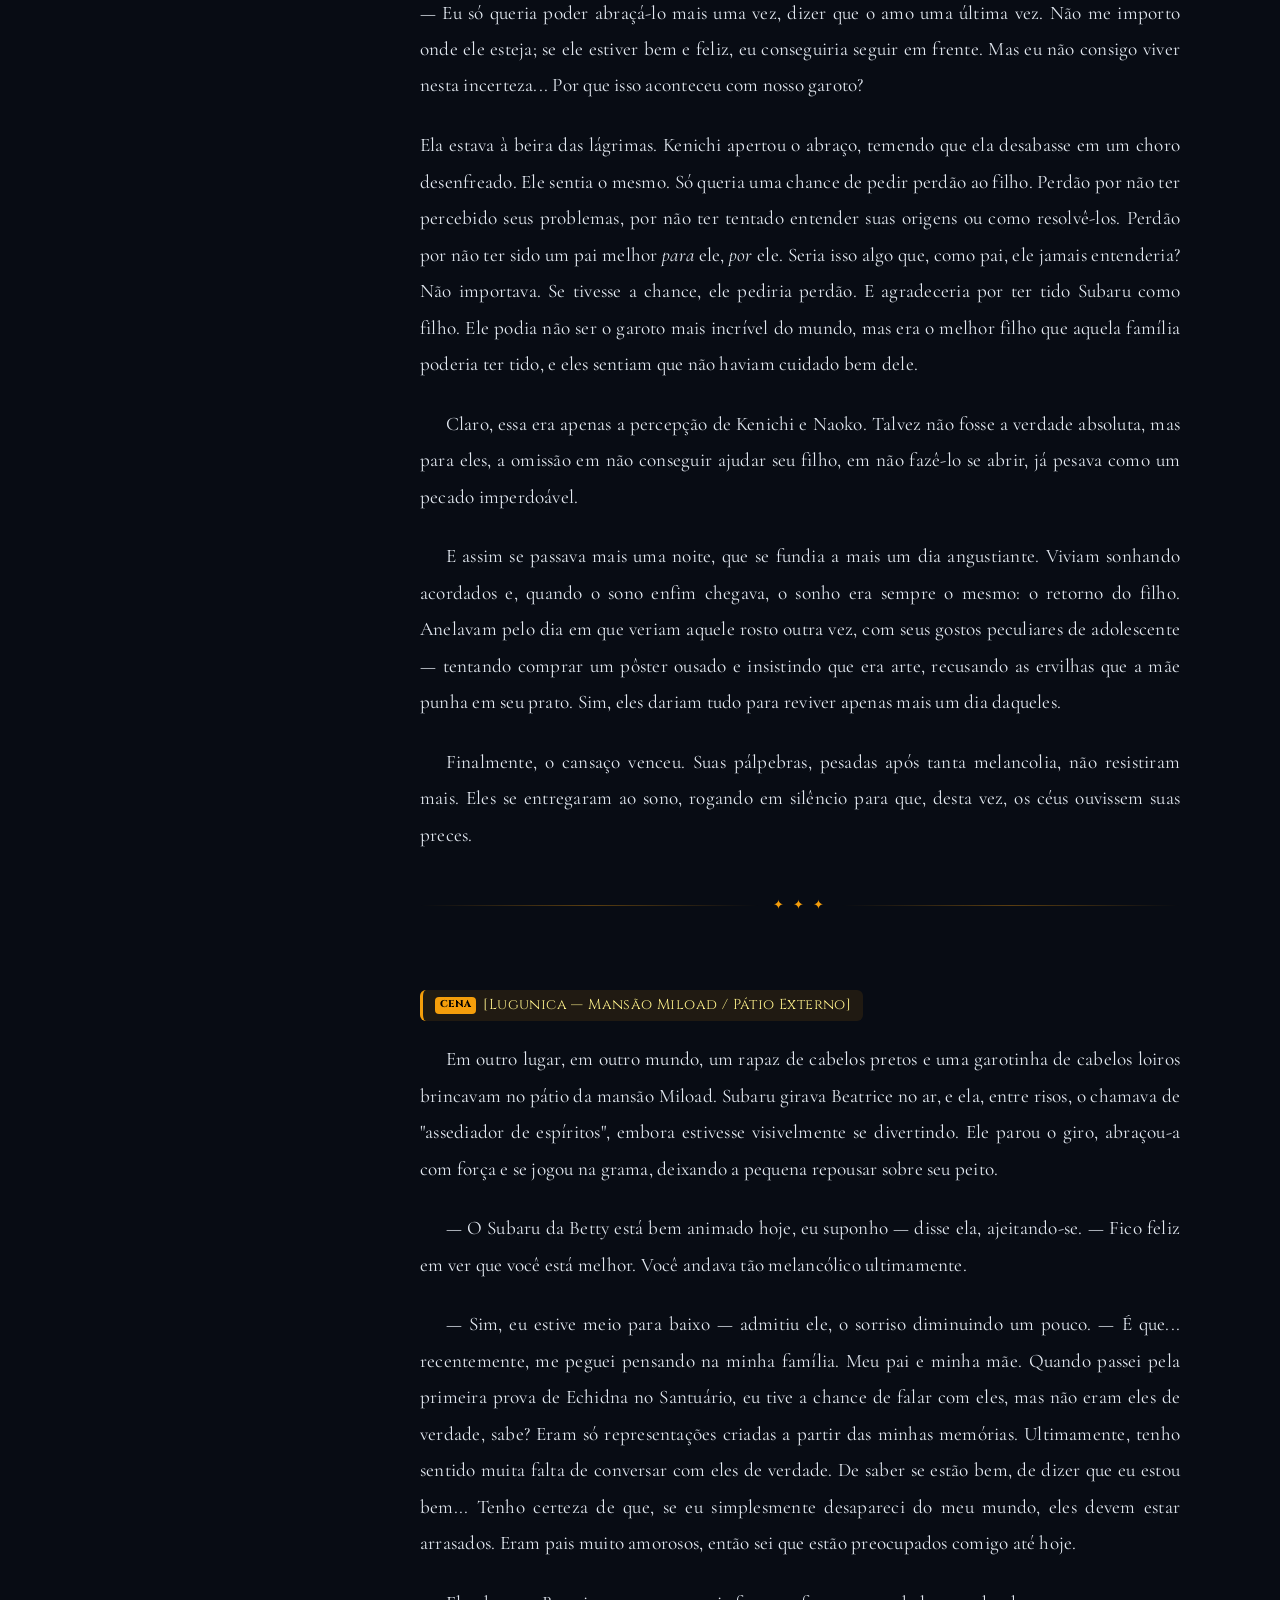
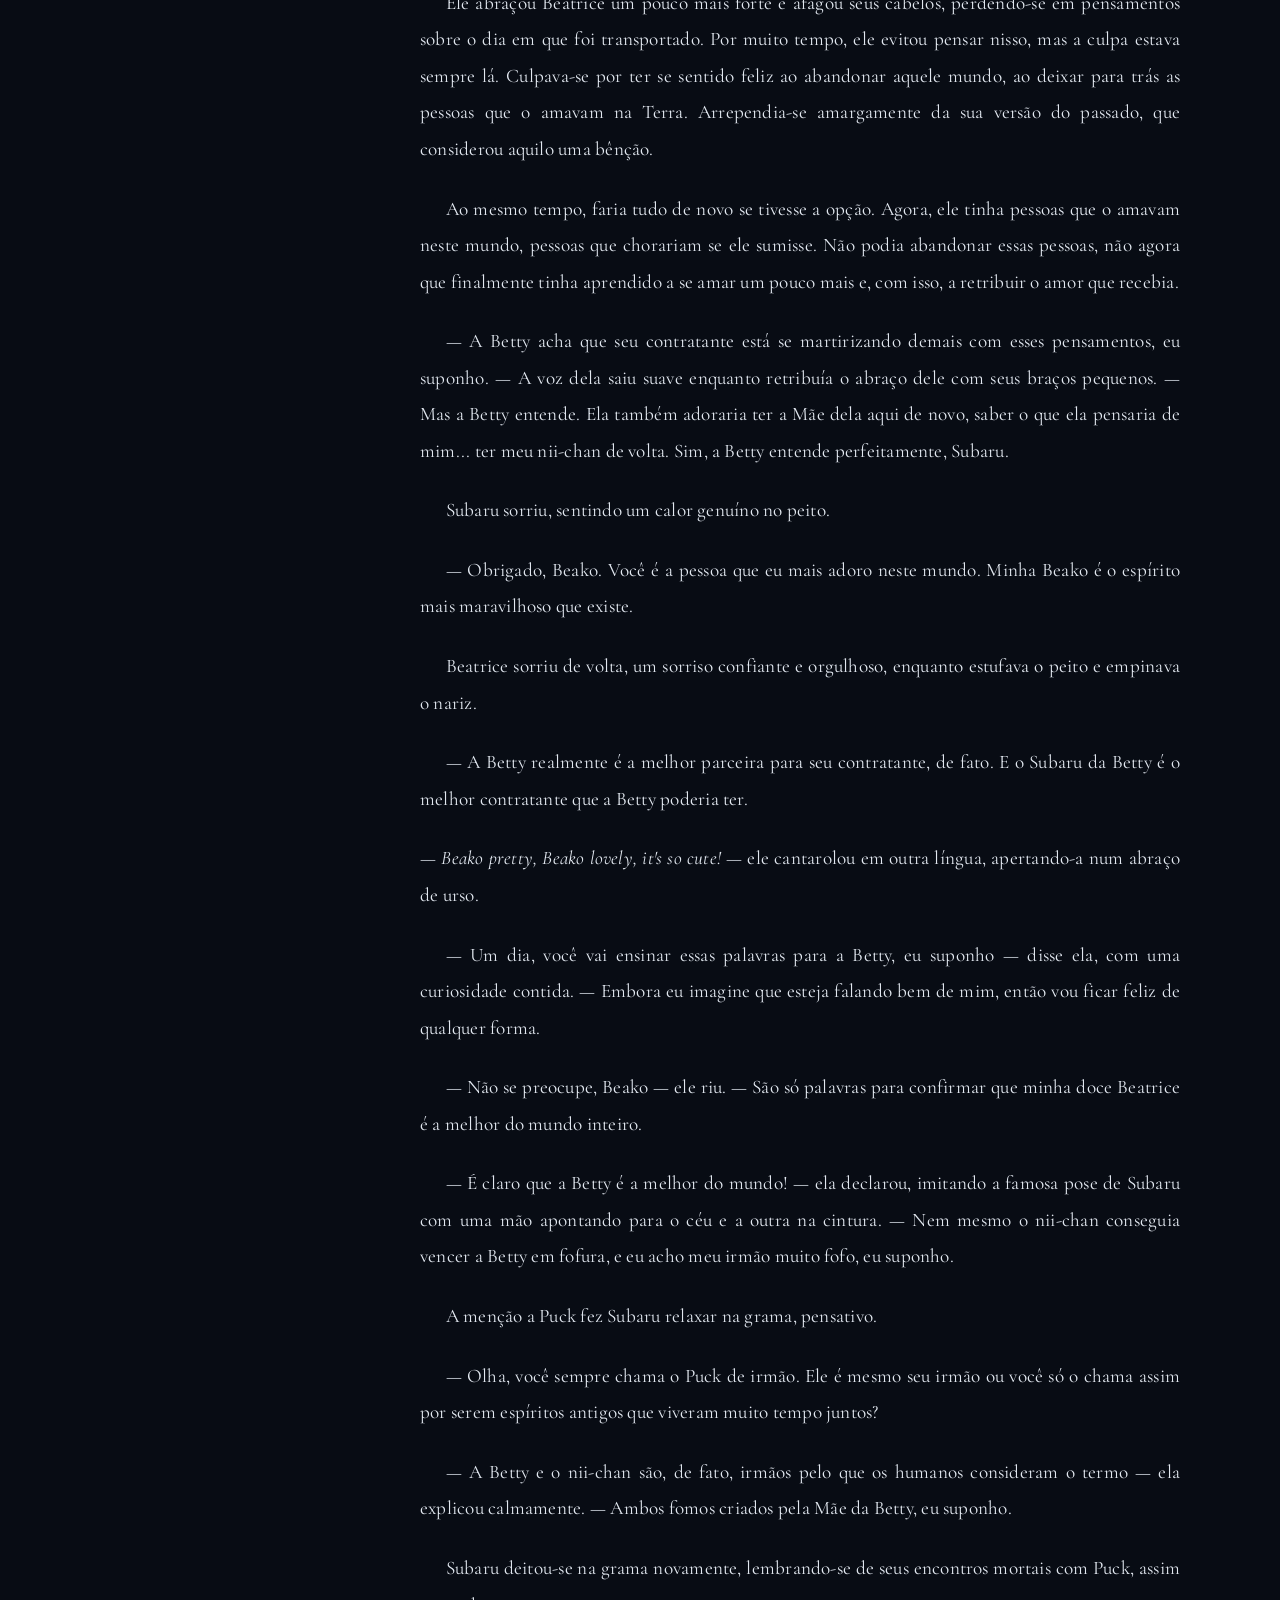
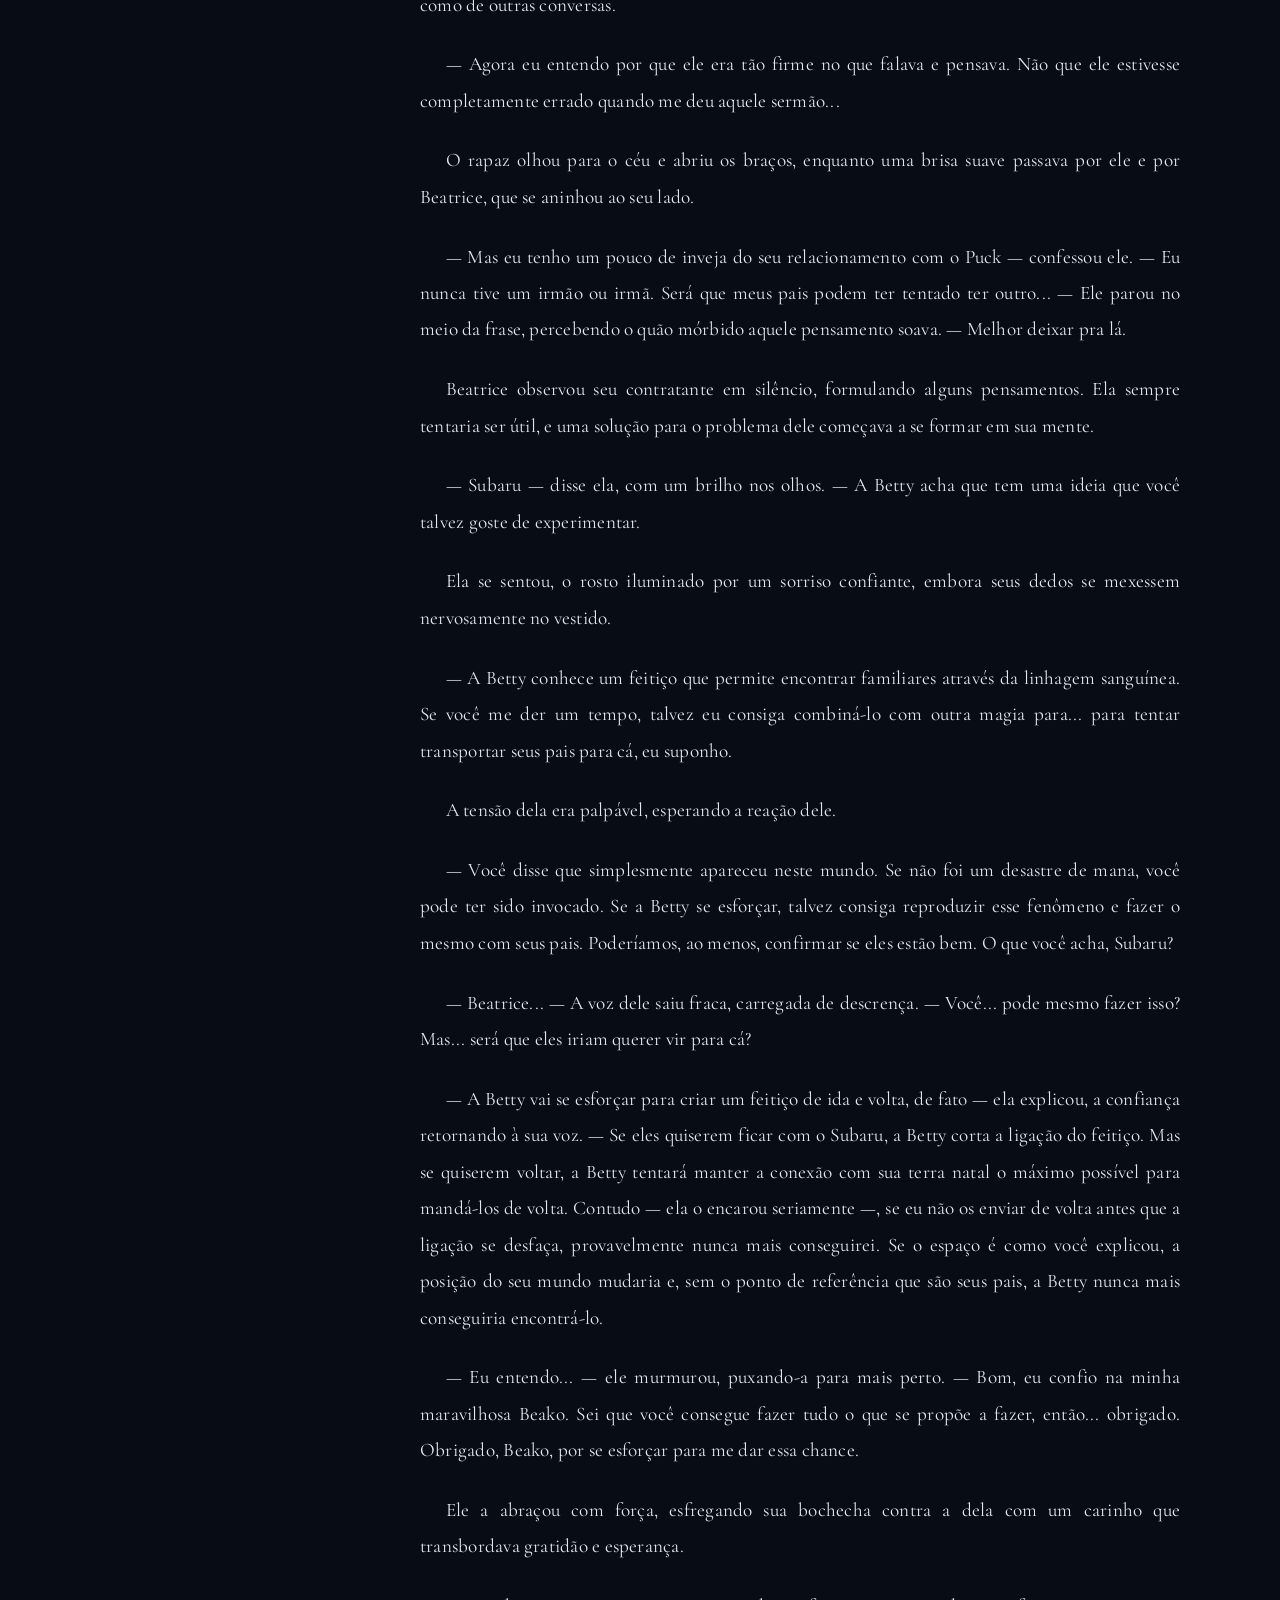
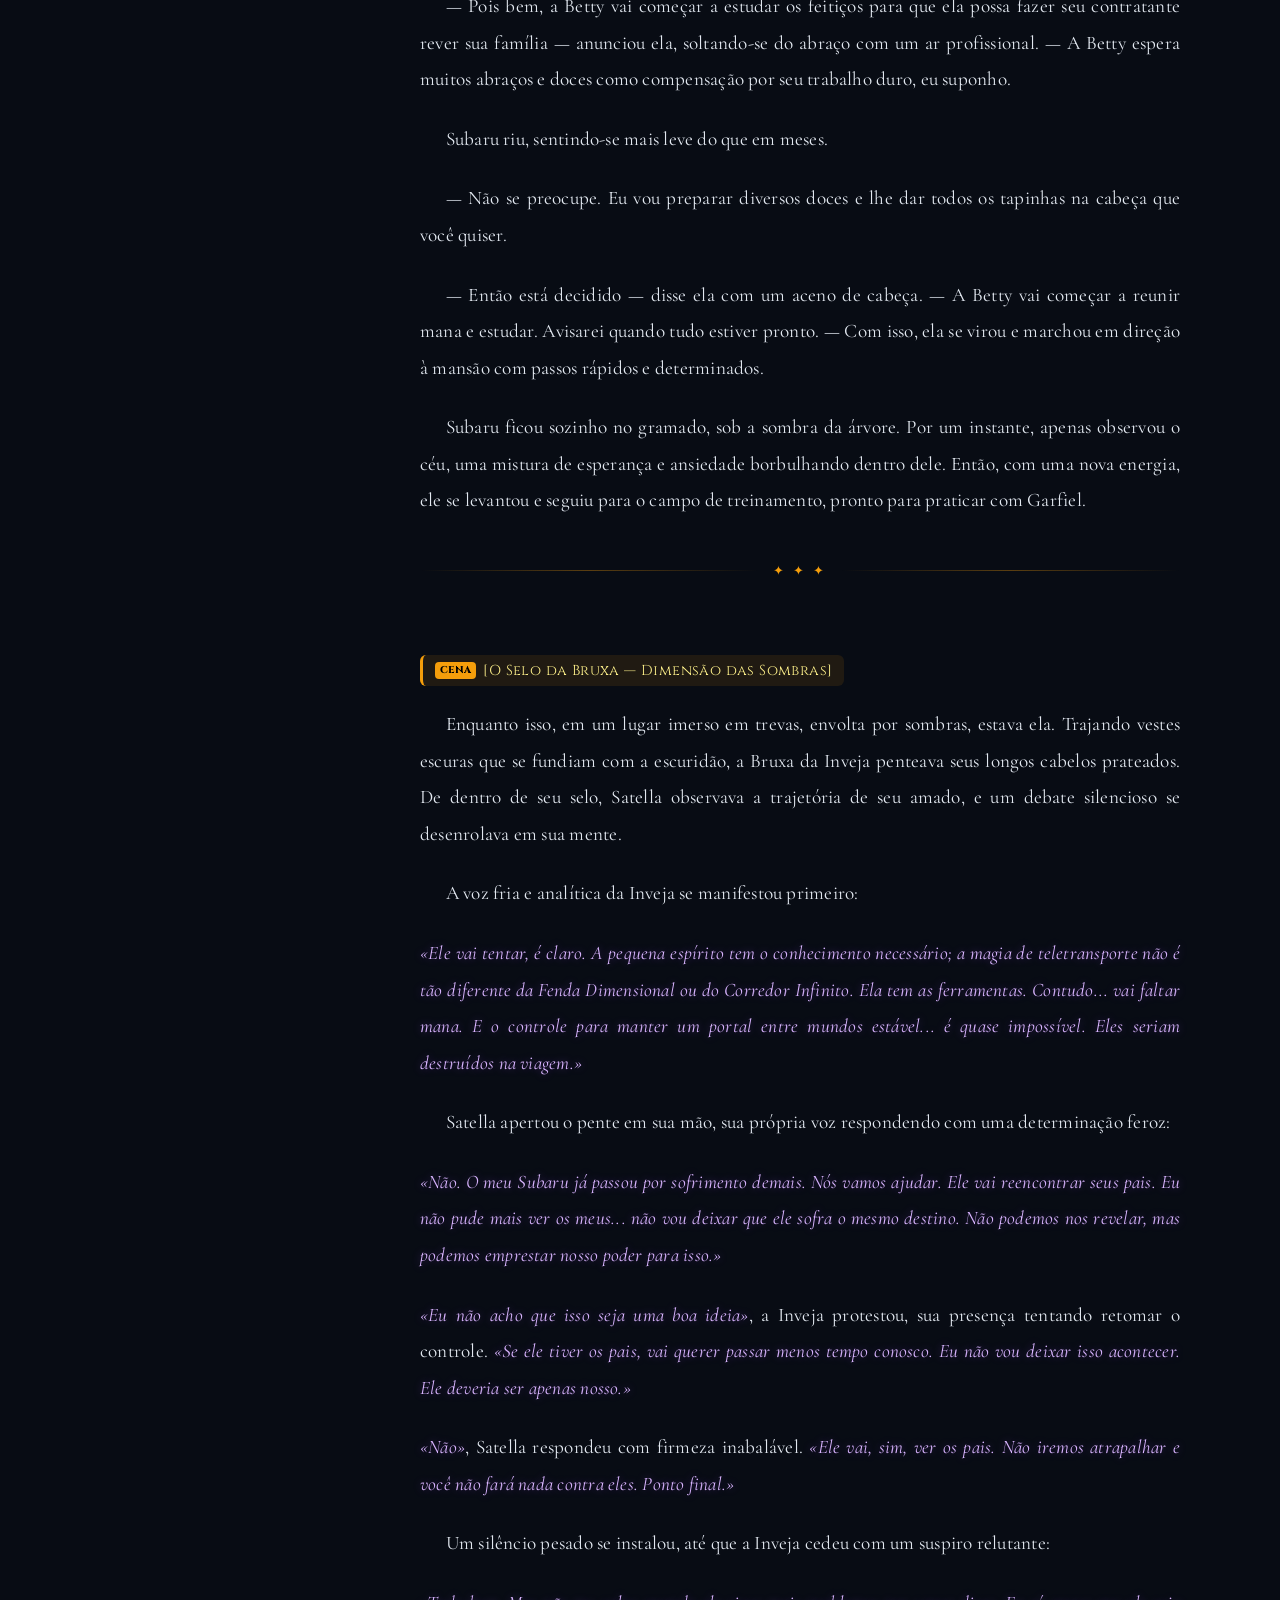
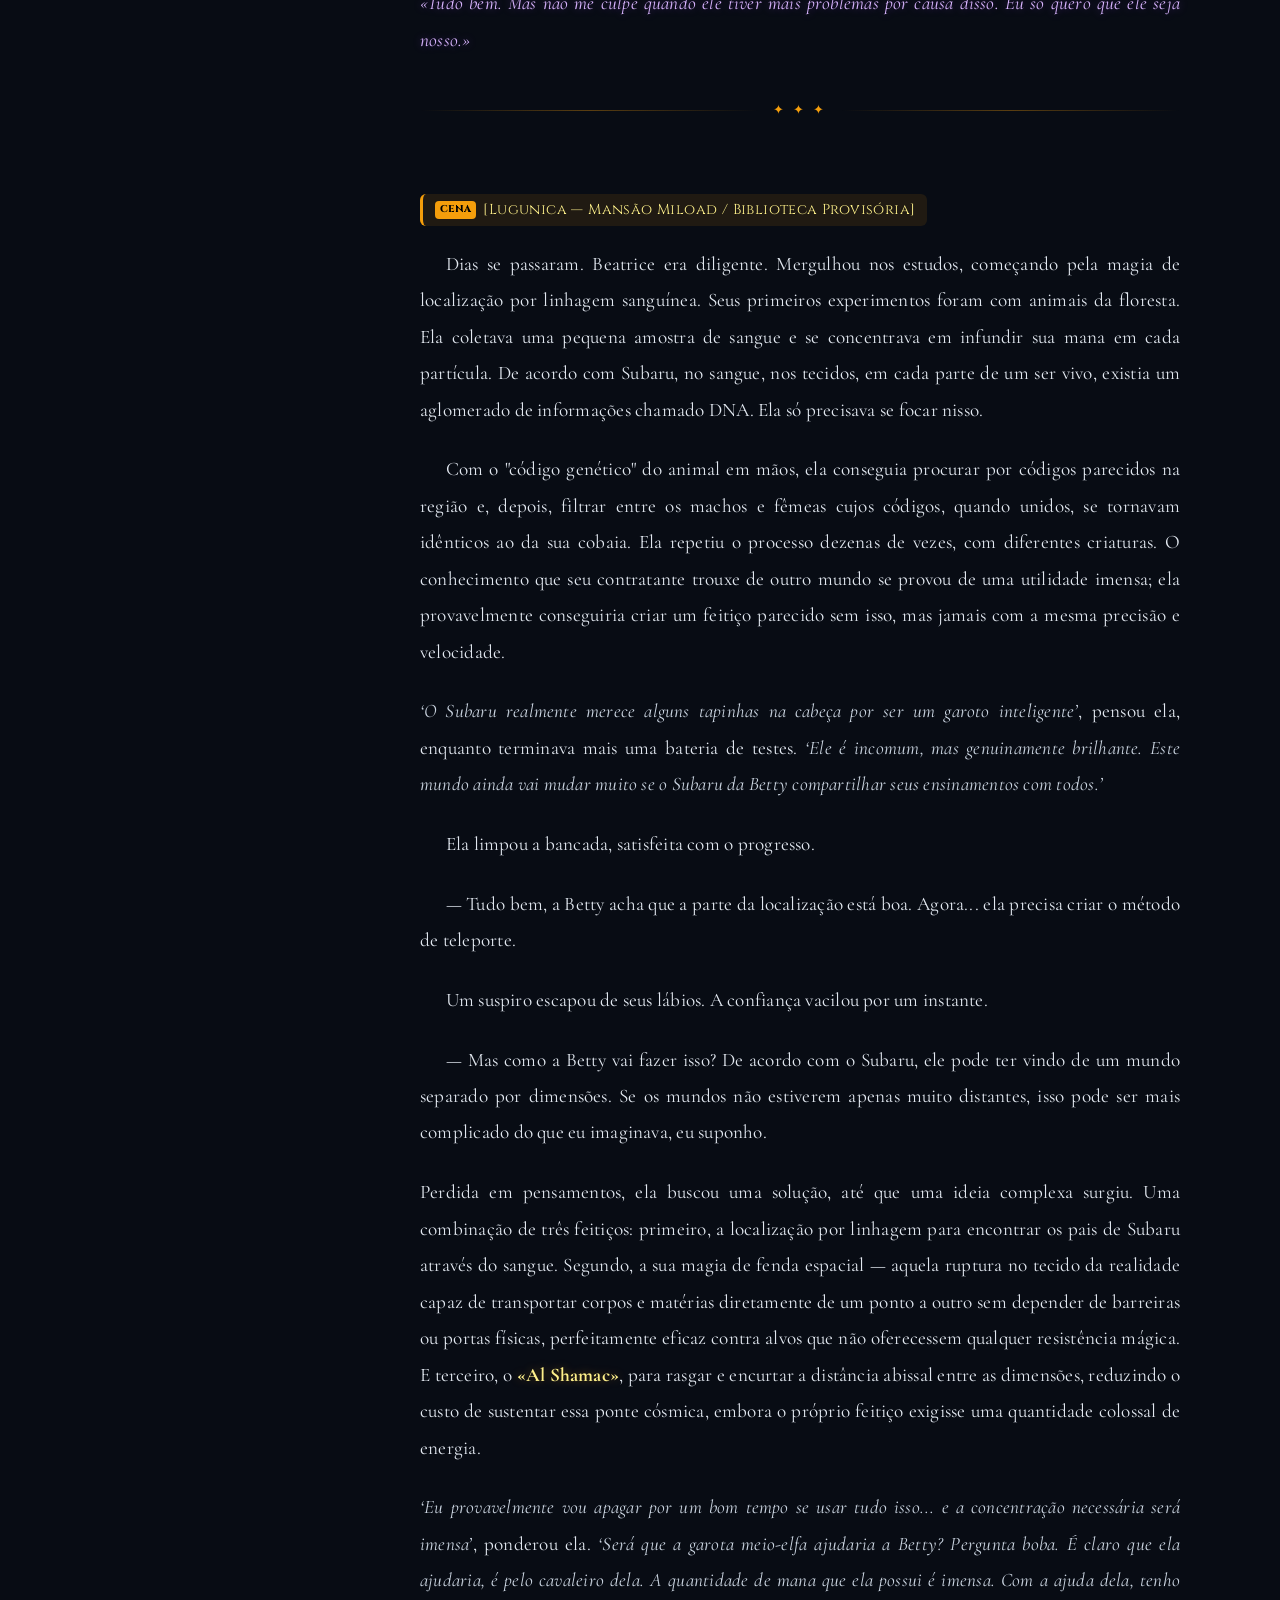
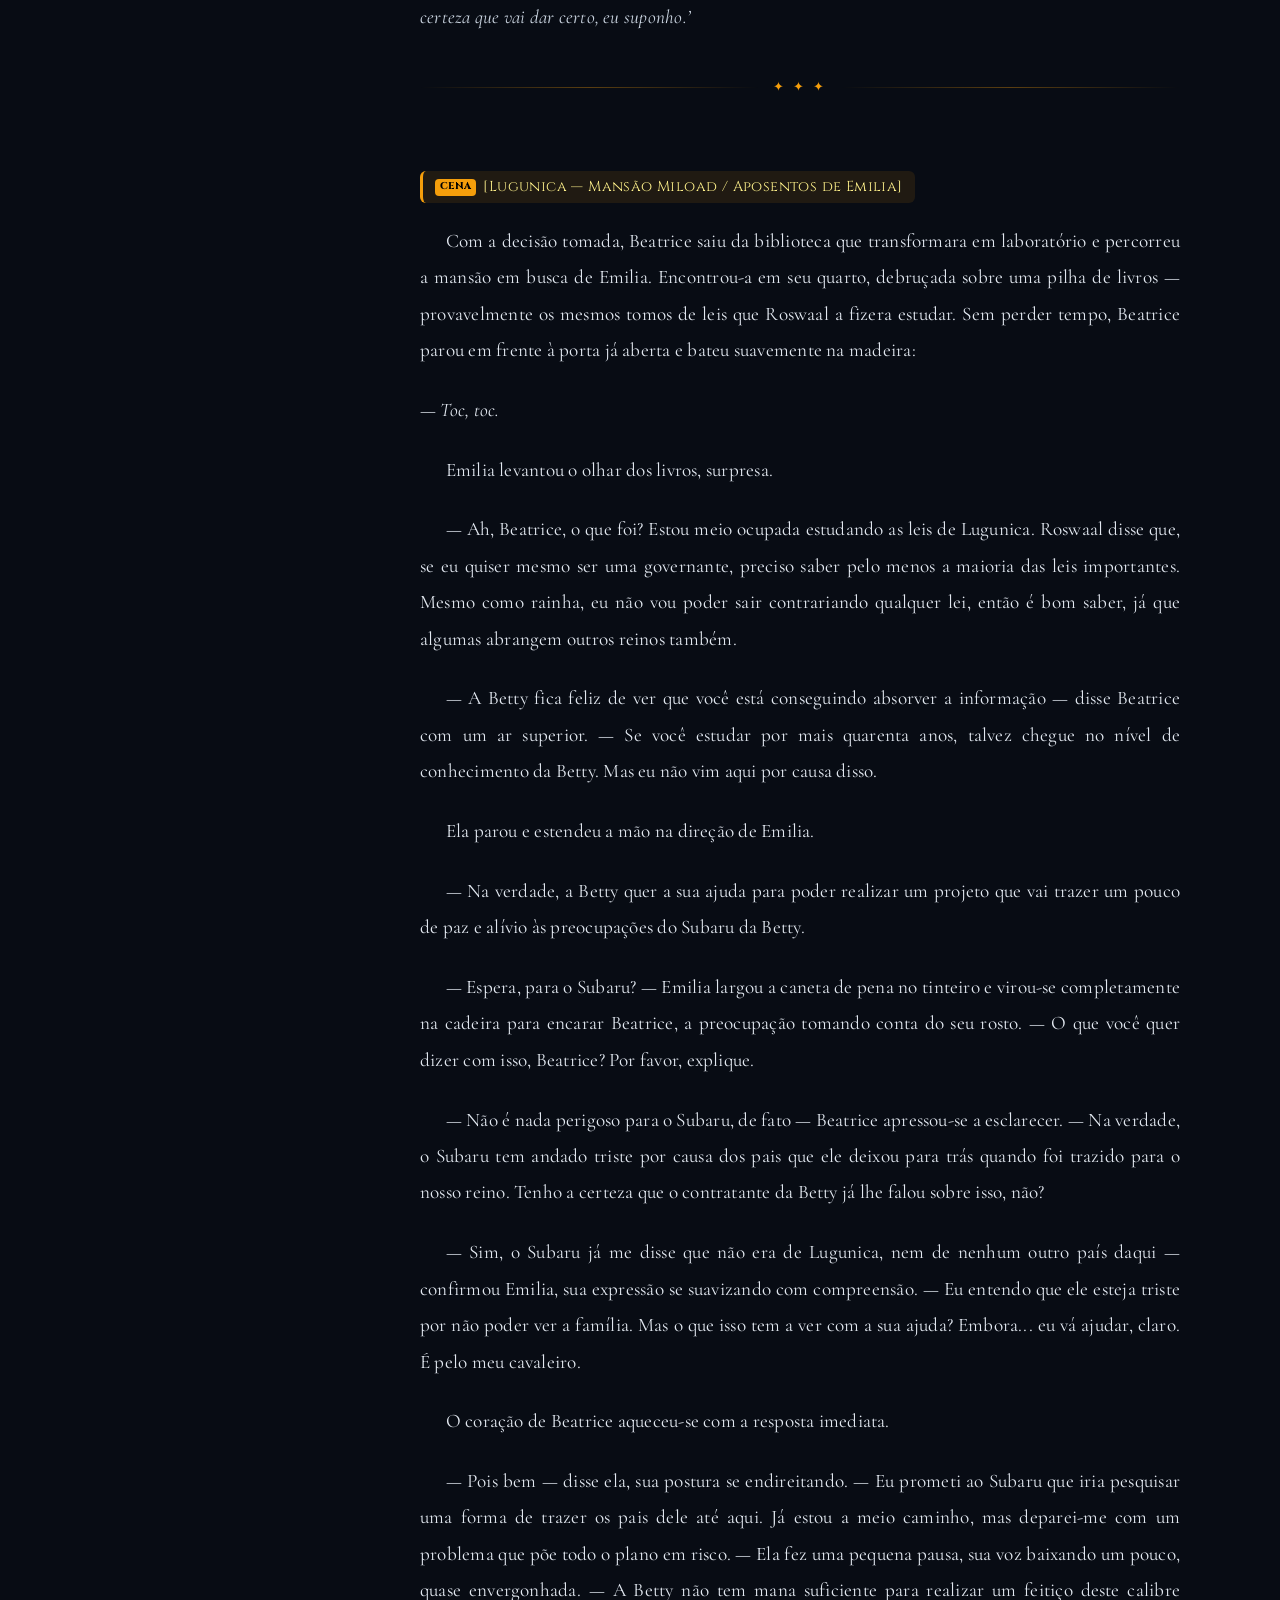
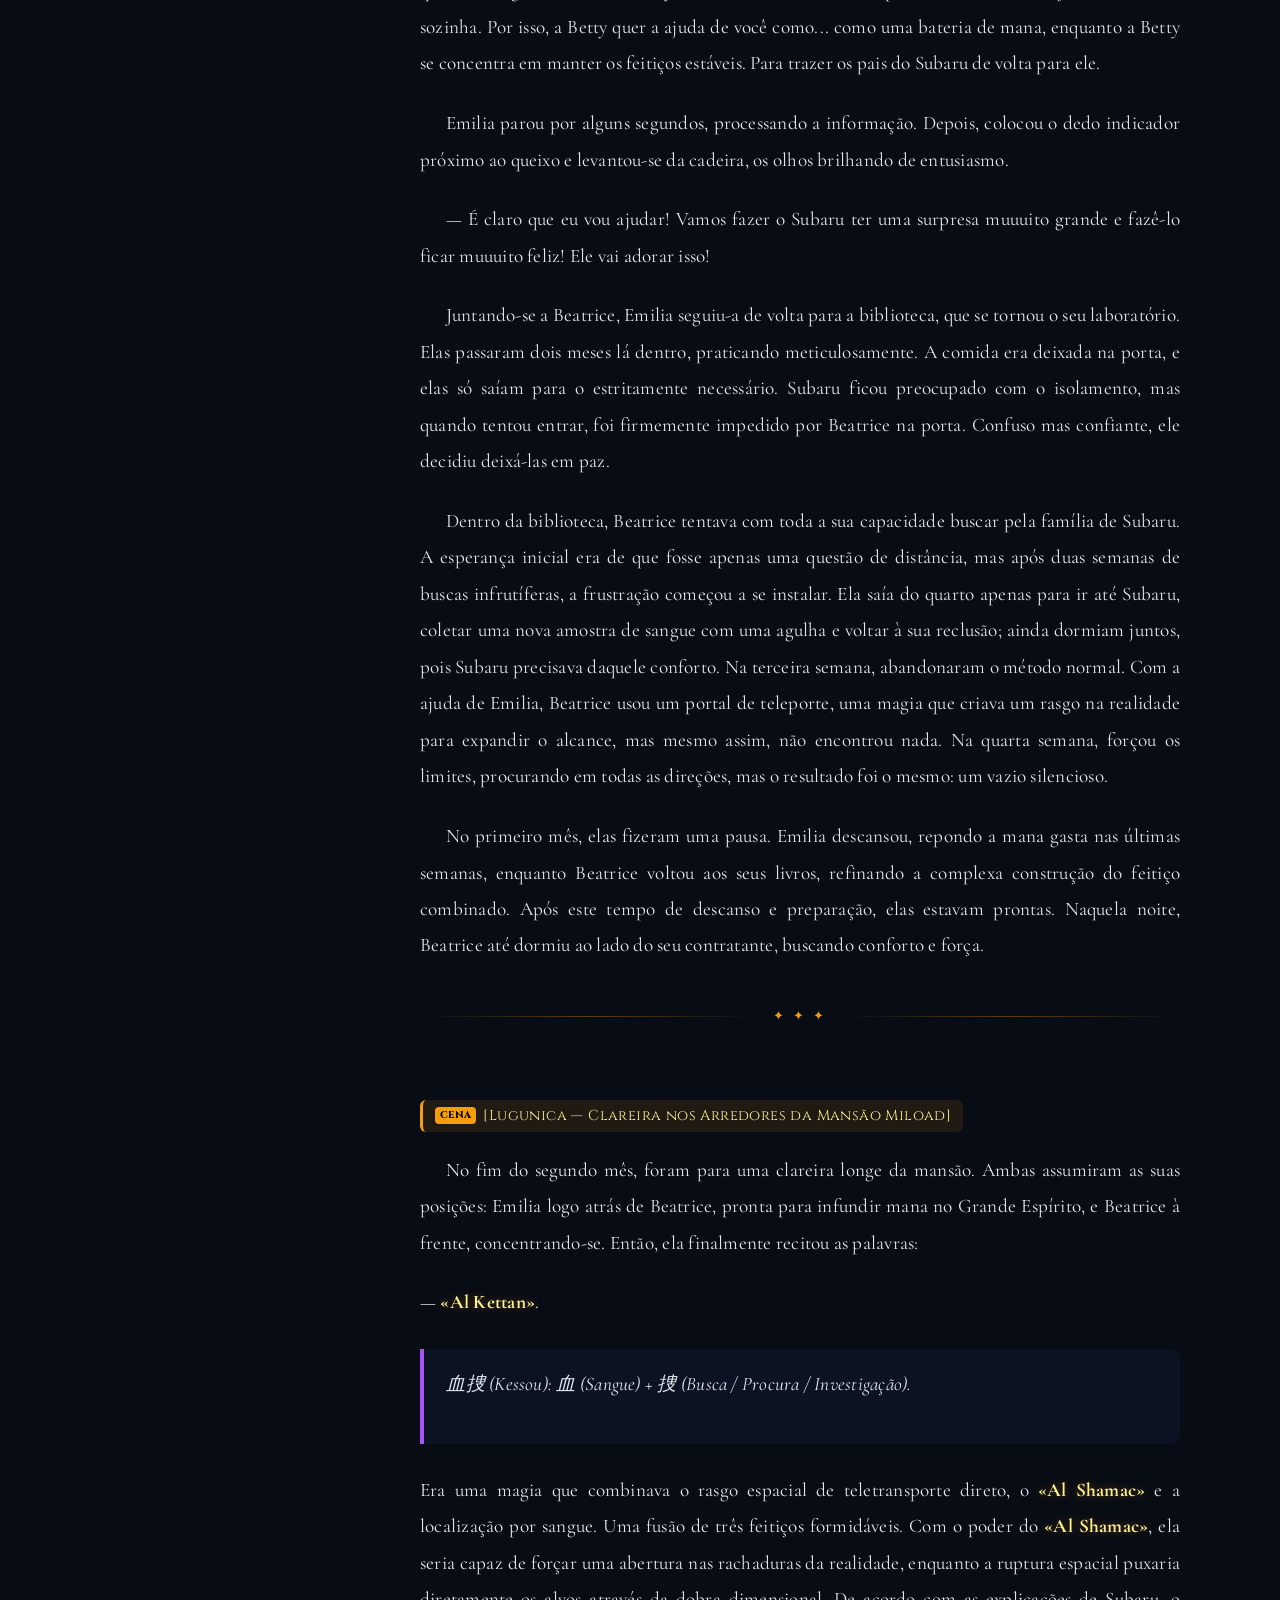
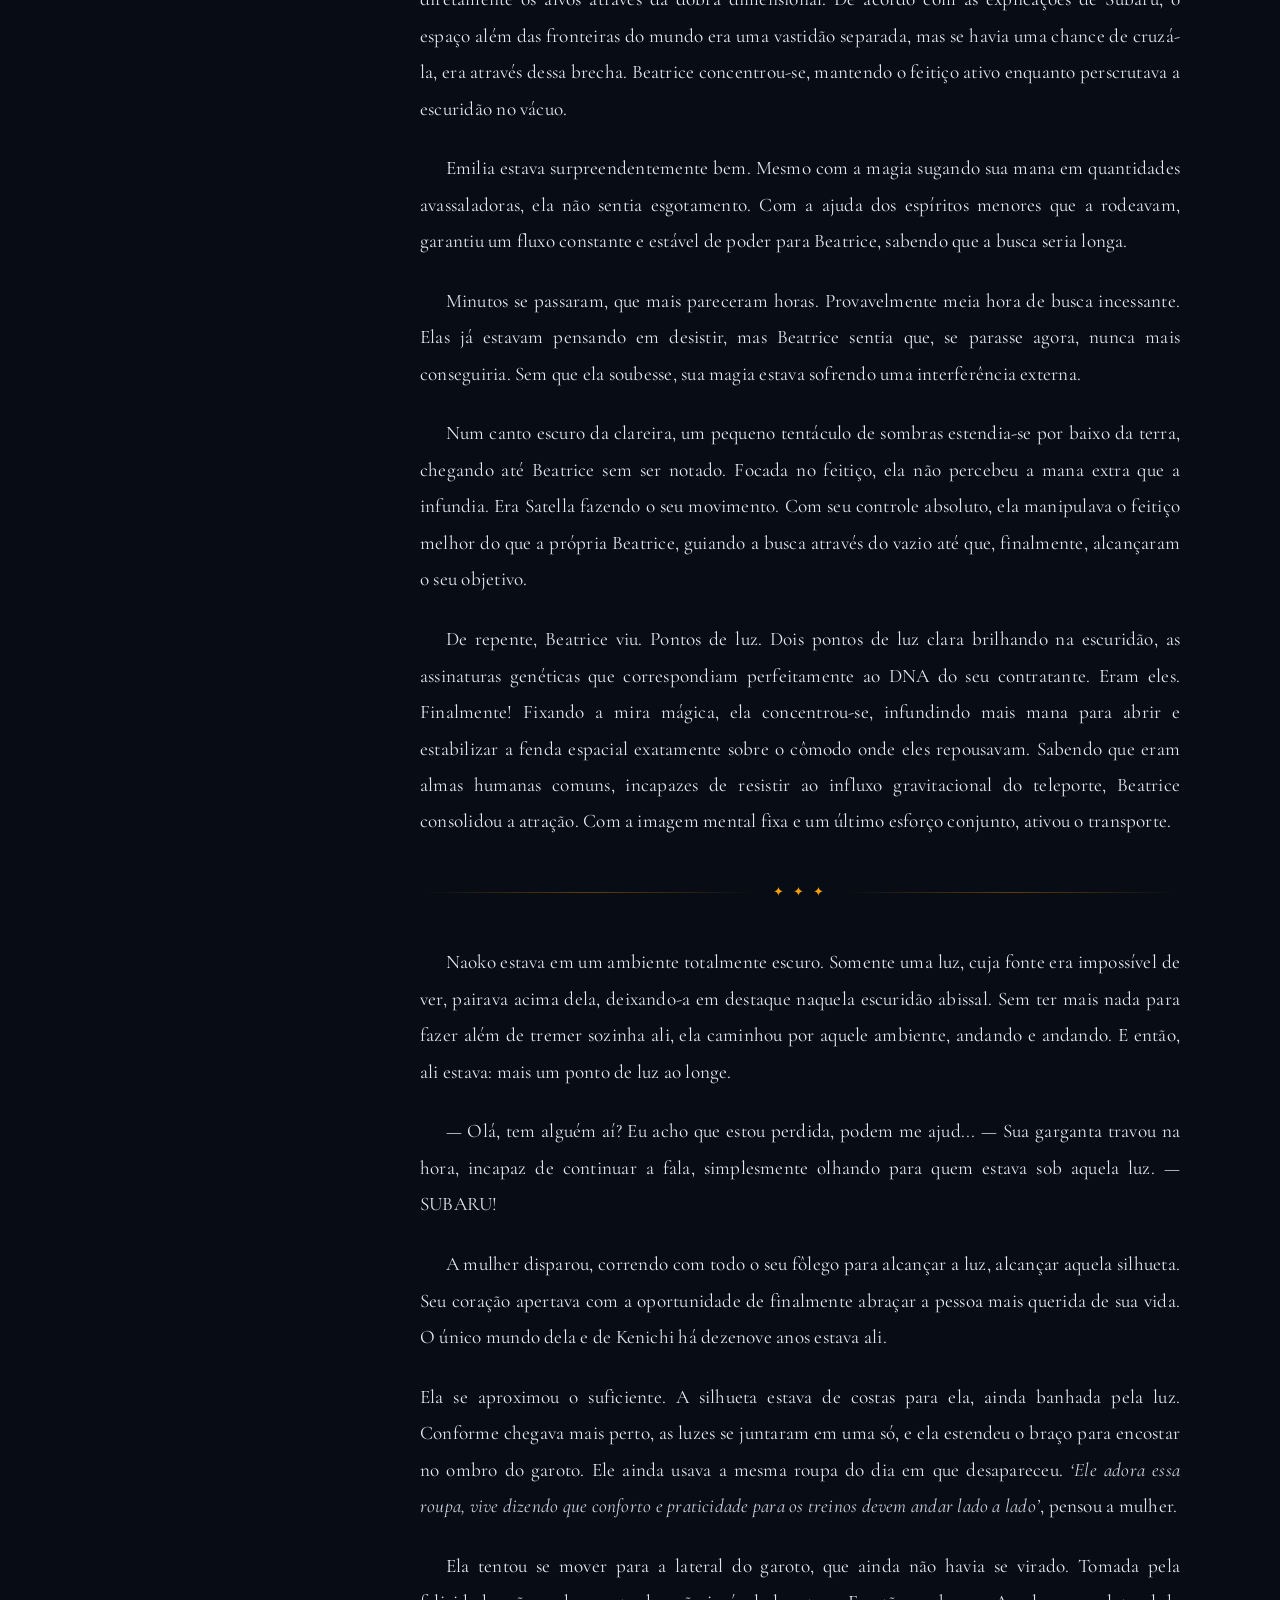
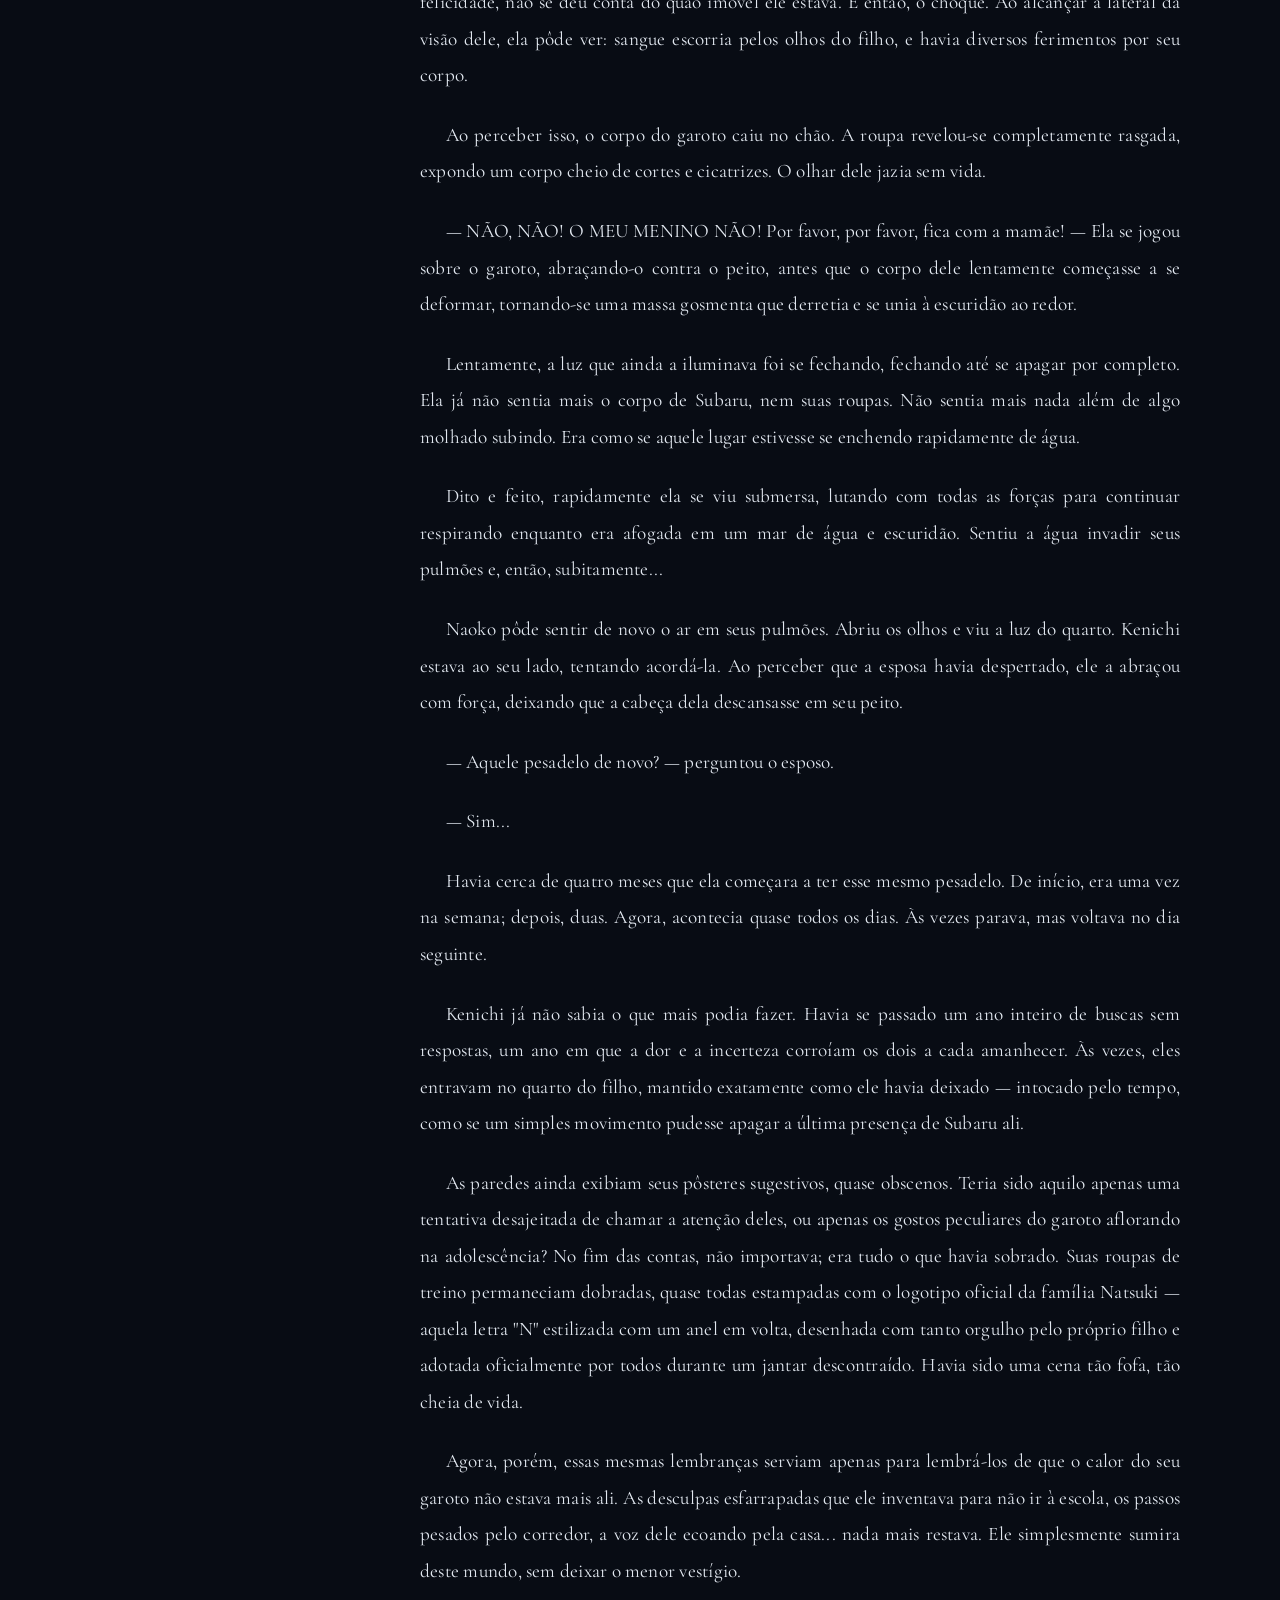
==== commit adf3e14b: "feat: otimizar aplicacao web para mobile (drawer menu, layout responsivo, safe-area e cartoes do glo" ====
--- a/index.html
+++ b/index.html
@@ -2,13 +2,14 @@
 <html lang="pt-BR">
 <head>
   <meta charset="UTF-8" />
-  <meta name="viewport" content="width=device-width, initial-scale=1.0" />
+  <meta name="viewport" content="width=device-width, initial-scale=1.0, viewport-fit=cover" />
   <title>CDiangell • Crônicas de Re:Zero & Arquivo de Histórias</title>
   
-  <meta name="description" content="Arquivo de histórias, fanfictions de Re:Zero (Reencontro, TFS-WTBO, Um Acordo Mútuo) e RPG por CDiangell. Com leitor de capítulos e exportador para AO3." />
+  <meta name="description" content="Arquivo de histórias, fanfictions de Re:Zero (Reencontro, TFS-WTBO, Um Acordo Mútuo) e RPG por CDiangell. Com leitor temático e exportador para AO3." />
   <meta property="og:title" content="CDiangell • Crônicas de Re:Zero & Histórias" />
   <meta property="og:description" content="Leia as fanfictions de Re:Zero e sistemas de RPG de CDiangell com leitor temático e cópia instantânea para AO3." />
   <meta property="og:type" content="website" />
+  <meta name="theme-color" content="#080c14" />
 
   <!-- Favicon: Pleiades Star in SVG -->
   <link rel="icon" href="data:image/svg+xml,<svg xmlns='http://www.w3.org/2000/svg' viewBox='0 0 24 24' fill='%23f59e0b'><path d='M12 2l2.4 6.9 7.1.3-5.5 4.5 1.9 7.1-5.9-4.1-5.9 4.1 1.9-7.1-5.5-4.5 7.1-.3z'/></svg>" />
@@ -19,6 +20,9 @@
 <body class="theme-night font-md">
   <div class="stars-bg"></div>
 
+  <!-- Mobile Drawer Backdrop Overlay -->
+  <div class="sidebar-overlay" id="sidebarOverlay"></div>
+
   <div class="app-container">
     <!-- Topbar Navigation -->
     <header class="topbar">
@@ -26,24 +30,24 @@
         <div class="brand-crest">✦</div>
         <div class="brand-info">
           <span class="brand-name">CDIANGELL</span>
-          <span class="brand-subtitle">Crônicas de Re:Zero • Arquivo</span>
+          <span class="brand-subtitle">Crônicas de Re:Zero</span>
         </div>
       </div>
 
       <div class="topbar-controls">
         <a href="https://archiveofourown.org/users/CDiangell" target="_blank" rel="noopener noreferrer" class="ao3-badge-btn" title="Ver perfil oficial no Archive of Our Own">
-          <span>AO3</span> Perfil
+          <span>AO3</span>
         </a>
 
         <!-- Font Size Controls -->
-        <button class="btn-icon" id="fontDecBtn" title="Diminuir fonte">A-</button>
-        <button class="btn-icon" id="fontIncBtn" title="Aumentar fonte">A+</button>
+        <button class="btn-icon" id="fontDecBtn" title="Diminuir tamanho da letra">A-</button>
+        <button class="btn-icon" id="fontIncBtn" title="Aumentar tamanho da letra">A+</button>
 
         <!-- Theme Toggle -->
         <button class="btn-icon" id="themeToggleBtn" title="Alternar tema visual">🌓</button>
 
         <!-- Mobile Drawer Toggle -->
-        <button class="btn-icon sidebar-toggle" id="sidebarToggle" title="Menu de Histórias">☰</button>
+        <button class="btn-icon sidebar-toggle" id="sidebarToggle" title="Abrir menu de capítulos">☰</button>
       </div>
     </header>
 
@@ -51,6 +55,12 @@
     <div class="main-wrapper">
       <!-- Sidebar -->
       <aside class="sidebar" id="sidebar">
+        <!-- Close button for mobile screens -->
+        <div class="sidebar-close-row">
+          <span>✦ MENU DO ARQUIVO</span>
+          <button class="sidebar-close-btn" id="sidebarCloseBtn" title="Fechar menu">✕</button>
+        </div>
+
         <div id="chapterNavContainer">
           <!-- Populated dynamically by app.js -->
         </div>
--- a/recursos/app.css
+++ b/recursos/app.css
@@ -1,11 +1,12 @@
-﻿/* ==========================================================================
+/* ==========================================================================
    CDIANGELL - ARQUIVO DE CRÔNICAS & HISTÓRIAS (RE:ZERO THEME)
+   DESIGN RESPONSIVO: DESKTOP & MOBILE-FIRST OPTIMIZED
    ========================================================================== */
 
 @import url('https://fonts.googleapis.com/css2?family=Cinzel+Decorative:wght@700;900&family=Cinzel:wght@600;700;800&family=Cormorant+Garamond:ital,wght@0,400;0,500;0,600;0,700;1,400;1,600&family=Outfit:wght@300;400;500;600;700&display=swap');
 
 :root {
-  /* Default: Noite Estrelada de Lugunica */
+  /* Noite Estrelada de Lugunica (Padrão) */
   --bg-base: #080c14;
   --bg-surface: #0f1523;
   --bg-surface-elevated: #161e31;
@@ -33,11 +34,11 @@
 
   --reader-font-size: 1.25rem;
   --reader-line-height: 1.95;
-  --reader-max-width: 780px;
+  --reader-max-width: 760px;
 }
 
 body.theme-void {
-  /* Selo das Sombras / Satella & Inveja */
+  /* Selo das Sombras / Satella */
   --bg-base: #030305;
   --bg-surface: #0a0a0f;
   --bg-surface-elevated: #12121c;
@@ -59,7 +60,7 @@
 }
 
 body.theme-grimoire {
-  /* Grimório de Beatrice / Papiro Antigo */
+  /* Grimório de Beatrice */
   --bg-base: #181512;
   --bg-surface: #221d18;
   --bg-surface-elevated: #2d2620;
@@ -80,16 +81,17 @@
   --accent-blue: #0284c7;
 }
 
-/* Font sizing classes */
-body.font-sm { --reader-font-size: 1.1rem; --reader-line-height: 1.85; }
-body.font-md { --reader-font-size: 1.25rem; --reader-line-height: 1.95; }
-body.font-lg { --reader-font-size: 1.4rem; --reader-line-height: 2.05; }
-body.font-xl { --reader-font-size: 1.55rem; --reader-line-height: 2.15; }
+/* Tamanhos de Fonte */
+body.font-sm { --reader-font-size: 1.05rem; --reader-line-height: 1.8; }
+body.font-md { --reader-font-size: 1.2rem; --reader-line-height: 1.9; }
+body.font-lg { --reader-font-size: 1.35rem; --reader-line-height: 2.0; }
+body.font-xl { --reader-font-size: 1.5rem; --reader-line-height: 2.1; }
 
 * {
   box-sizing: border-box;
   margin: 0;
   padding: 0;
+  -webkit-tap-highlight-color: transparent;
 }
 
 html, body {
@@ -99,9 +101,11 @@
   font-family: var(--font-sans);
   overflow-x: hidden;
   scroll-behavior: smooth;
-}
-
-/* Starry particle overlay */
+  padding-top: env(safe-area-inset-top);
+  padding-bottom: env(safe-area-inset-bottom);
+}
+
+/* Fundo Estelar */
 .stars-bg {
   position: fixed;
   top: 0;
@@ -117,8 +121,7 @@
     radial-gradient(1px 1px at 450px 70px, rgba(56,189,248,0.6), rgba(0,0,0,0)),
     radial-gradient(1.5px 1.5px at 580px 190px, rgba(245,158,11,0.7), rgba(0,0,0,0)),
     radial-gradient(1px 1px at 700px 310px, rgba(255,255,255,0.6), rgba(0,0,0,0)),
-    radial-gradient(2px 2px at 850px 110px, rgba(168,85,247,0.8), rgba(0,0,0,0)),
-    radial-gradient(1px 1px at 980px 250px, rgba(255,255,255,0.7), rgba(0,0,0,0));
+    radial-gradient(2px 2px at 850px 110px, rgba(168,85,247,0.8), rgba(0,0,0,0));
   background-repeat: repeat;
   background-size: 1000px 500px;
   opacity: 0.35;
@@ -134,41 +137,44 @@
   z-index: 1;
 }
 
-/* Top Navigation Bar */
+/* Topbar */
 .topbar {
   display: flex;
   align-items: center;
   justify-content: space-between;
-  padding: 0.75rem 1.5rem;
-  background-color: rgba(15, 21, 35, 0.85);
+  padding: 0.65rem 1.25rem;
+  background-color: rgba(15, 21, 35, 0.88);
   backdrop-filter: blur(16px);
   -webkit-backdrop-filter: blur(16px);
   border-bottom: 1px solid var(--border-subtle);
   position: sticky;
   top: 0;
   z-index: 50;
+  gap: 0.5rem;
 }
 
 .brand-section {
   display: flex;
   align-items: center;
-  gap: 0.85rem;
+  gap: 0.75rem;
   text-decoration: none;
   color: inherit;
   cursor: pointer;
+  min-width: 0;
 }
 
 .brand-crest {
-  width: 42px;
-  height: 42px;
-  border-radius: 10px;
+  width: 38px;
+  height: 38px;
+  min-width: 38px;
+  border-radius: 9px;
   background: linear-gradient(135deg, #f59e0b, #9333ea);
   display: flex;
   align-items: center;
   justify-content: center;
-  box-shadow: 0 0 16px var(--border-glow);
+  box-shadow: 0 0 14px var(--border-glow);
   font-family: var(--font-royal);
-  font-size: 1.3rem;
+  font-size: 1.2rem;
   font-weight: 900;
   color: #fff;
   border: 1px solid rgba(255, 255, 255, 0.2);
@@ -177,44 +183,54 @@
 .brand-info {
   display: flex;
   flex-direction: column;
+  min-width: 0;
 }
 
 .brand-name {
   font-family: var(--font-royal);
-  font-size: 1.15rem;
+  font-size: 1.05rem;
   font-weight: 700;
-  letter-spacing: 2px;
+  letter-spacing: 1.5px;
   background: linear-gradient(to right, #fef08a, #f59e0b, #e9d5ff);
   -webkit-background-clip: text;
   -webkit-text-fill-color: transparent;
+  white-space: nowrap;
+  overflow: hidden;
+  text-overflow: ellipsis;
 }
 
 .brand-subtitle {
-  font-size: 0.75rem;
-  letter-spacing: 1px;
+  font-size: 0.68rem;
+  letter-spacing: 0.8px;
   color: var(--text-muted);
   text-transform: uppercase;
+  white-space: nowrap;
+  overflow: hidden;
+  text-overflow: ellipsis;
 }
 
 .topbar-controls {
   display: flex;
   align-items: center;
-  gap: 0.75rem;
+  gap: 0.5rem;
+  flex-shrink: 0;
 }
 
 .btn-icon {
   background: var(--bg-surface-elevated);
   border: 1px solid var(--border-subtle);
   color: var(--text-secondary);
-  width: 38px;
+  min-width: 38px;
   height: 38px;
+  padding: 0 0.5rem;
   border-radius: 8px;
   display: flex;
   align-items: center;
   justify-content: center;
   cursor: pointer;
   transition: all 0.2s ease;
-  font-size: 0.95rem;
+  font-size: 0.88rem;
+  font-weight: 600;
 }
 
 .btn-icon:hover {
@@ -227,36 +243,62 @@
 .ao3-badge-btn {
   display: flex;
   align-items: center;
-  gap: 0.4rem;
-  padding: 0.4rem 0.85rem;
+  gap: 0.35rem;
+  padding: 0.4rem 0.75rem;
   background: linear-gradient(135deg, rgba(168, 85, 247, 0.15), rgba(244, 63, 94, 0.15));
   border: 1px solid rgba(168, 85, 247, 0.35);
   border-radius: 8px;
   color: #fca5a5;
   text-decoration: none;
-  font-size: 0.82rem;
+  font-size: 0.78rem;
   font-weight: 600;
   letter-spacing: 0.5px;
   transition: all 0.2s ease;
+  height: 38px;
+  box-sizing: border-box;
 }
 
 .ao3-badge-btn:hover {
   background: linear-gradient(135deg, rgba(168, 85, 247, 0.3), rgba(244, 63, 94, 0.3));
   border-color: #f43f5e;
-  box-shadow: 0 0 12px rgba(244, 63, 94, 0.3);
   color: #fff;
 }
 
+/* Mobile Sidebar Drawer Toggle */
 .sidebar-toggle {
   display: none;
-}
-
-/* Main Layout Grid */
+  font-size: 1.15rem;
+}
+
+/* Layout Grid */
 .main-wrapper {
   display: grid;
   grid-template-columns: 320px 1fr;
   flex: 1;
-  min-height: calc(100vh - 65px);
+  min-height: calc(100vh - 60px);
+}
+
+/* Backdrop Overlay for Mobile */
+.sidebar-overlay {
+  display: none;
+  position: fixed;
+  top: 0;
+  left: 0;
+  width: 100vw;
+  height: 100vh;
+  background: rgba(0, 0, 0, 0.65);
+  backdrop-filter: blur(4px);
+  -webkit-backdrop-filter: blur(4px);
+  z-index: 80;
+  opacity: 0;
+  pointer-events: none;
+  transition: opacity 0.3s ease;
+}
+
+.sidebar-overlay.active {
+  display: block;
+  opacity: 1;
+  pointer-events: auto;
 }
 
 /* Sidebar */
@@ -265,9 +307,40 @@
   border-right: 1px solid var(--border-subtle);
   padding: 1.25rem;
   overflow-y: auto;
-  max-height: calc(100vh - 65px);
+  max-height: calc(100vh - 60px);
   position: sticky;
-  top: 65px;
+  top: 60px;
+  display: flex;
+  flex-direction: column;
+}
+
+.sidebar-close-row {
+  display: none;
+  justify-content: space-between;
+  align-items: center;
+  padding-bottom: 1rem;
+  margin-bottom: 1rem;
+  border-bottom: 1px solid var(--border-subtle);
+}
+
+.sidebar-close-row span {
+  font-family: var(--font-royal);
+  font-size: 0.95rem;
+  color: var(--accent-gold);
+}
+
+.sidebar-close-btn {
+  background: var(--bg-surface-elevated);
+  border: 1px solid var(--border-subtle);
+  color: var(--text-muted);
+  width: 34px;
+  height: 34px;
+  border-radius: 8px;
+  cursor: pointer;
+  display: flex;
+  align-items: center;
+  justify-content: center;
+  font-size: 1rem;
 }
 
 .sidebar-section {
@@ -318,10 +391,10 @@
   justify-content: space-between;
   cursor: pointer;
   font-family: var(--font-display);
-  font-size: 0.88rem;
+  font-size: 0.86rem;
   font-weight: 700;
   text-align: left;
-  transition: background 0.15s ease;
+  line-height: 1.35;
 }
 
 .story-header-btn:hover {
@@ -334,19 +407,20 @@
 
 .chapter-btn {
   width: 100%;
-  padding: 0.5rem 0.75rem;
+  padding: 0.55rem 0.75rem;
   background: transparent;
   border: 1px solid transparent;
   border-radius: 6px;
   color: var(--text-secondary);
-  font-size: 0.83rem;
+  font-size: 0.82rem;
   display: flex;
   align-items: center;
   gap: 0.5rem;
   text-align: left;
   cursor: pointer;
   transition: all 0.15s ease;
-  margin-bottom: 0.2rem;
+  margin-bottom: 0.25rem;
+  line-height: 1.4;
 }
 
 .chapter-btn:hover {
@@ -355,7 +429,7 @@
 }
 
 .chapter-btn.active {
-  background: linear-gradient(90deg, rgba(245, 158, 11, 0.18), rgba(168, 85, 247, 0.12));
+  background: linear-gradient(90deg, rgba(245, 158, 11, 0.2), rgba(168, 85, 247, 0.15));
   color: var(--accent-gold-light);
   border-color: rgba(245, 158, 11, 0.4);
   font-weight: 600;
@@ -368,7 +442,7 @@
   border: 1px solid var(--border-subtle);
   border-radius: 8px;
   color: var(--text-secondary);
-  font-size: 0.85rem;
+  font-size: 0.84rem;
   font-weight: 500;
   display: flex;
   align-items: center;
@@ -391,16 +465,16 @@
   font-weight: 600;
 }
 
-/* Content Area */
+/* Área de Conteúdo */
 .content-area {
-  padding: 2.5rem 3rem;
+  padding: 2.5rem 2.5rem;
   overflow-y: auto;
-  max-width: 1100px;
+  max-width: 1050px;
   margin: 0 auto;
   width: 100%;
 }
 
-/* Reader Card Header */
+/* Cabeçalho do Leitor */
 .reader-header {
   margin-bottom: 2rem;
   padding-bottom: 1.5rem;
@@ -410,7 +484,7 @@
 .story-badge-row {
   display: flex;
   flex-wrap: wrap;
-  gap: 0.5rem;
+  gap: 0.45rem;
   margin-bottom: 0.85rem;
 }
 
@@ -420,9 +494,9 @@
   gap: 0.35rem;
   padding: 0.25rem 0.65rem;
   border-radius: 6px;
-  font-size: 0.75rem;
+  font-size: 0.73rem;
   font-weight: 600;
-  letter-spacing: 0.5px;
+  letter-spacing: 0.4px;
 }
 
 .badge-fandom { background: rgba(56, 189, 248, 0.15); color: #7dd3fc; border: 1px solid rgba(56, 189, 248, 0.3); }
@@ -431,30 +505,32 @@
 
 .reader-title-area h1 {
   font-family: var(--font-royal);
-  font-size: 2.35rem;
+  font-size: 2.2rem;
   line-height: 1.25;
-  margin-bottom: 0.4rem;
+  margin-bottom: 0.35rem;
   background: linear-gradient(to right, #ffffff, #fef08a, #cbd5e1);
   -webkit-background-clip: text;
   -webkit-text-fill-color: transparent;
+  word-break: break-word;
 }
 
 .reader-title-area h2 {
   font-family: var(--font-display);
-  font-size: 1.35rem;
+  font-size: 1.3rem;
   color: var(--accent-gold);
   font-weight: 600;
-}
-
-/* Reader Action Bar */
+  word-break: break-word;
+}
+
+/* Barra de Ações */
 .action-toolbar {
   display: flex;
   align-items: center;
   justify-content: space-between;
   flex-wrap: wrap;
-  gap: 1rem;
+  gap: 0.85rem;
   margin-top: 1.5rem;
-  padding: 0.85rem 1.15rem;
+  padding: 0.75rem 1rem;
   background: var(--bg-surface);
   border: 1px solid var(--border-subtle);
   border-radius: 12px;
@@ -470,11 +546,11 @@
 }
 
 .view-tab {
-  padding: 0.45rem 0.95rem;
+  padding: 0.45rem 0.85rem;
   background: transparent;
   border: none;
   color: var(--text-muted);
-  font-size: 0.82rem;
+  font-size: 0.8rem;
   font-weight: 600;
   border-radius: 6px;
   cursor: pointer;
@@ -491,25 +567,27 @@
   background: linear-gradient(135deg, #f59e0b, #d97706);
   color: #000;
   border: none;
-  padding: 0.55rem 1.25rem;
+  padding: 0.55rem 1.15rem;
   border-radius: 8px;
   font-weight: 700;
-  font-size: 0.88rem;
-  display: flex;
-  align-items: center;
-  gap: 0.5rem;
+  font-size: 0.86rem;
+  display: flex;
+  align-items: center;
+  justify-content: center;
+  gap: 0.45rem;
   cursor: pointer;
   transition: all 0.2s ease;
   box-shadow: 0 2px 12px rgba(245, 158, 11, 0.35);
+  min-height: 40px;
 }
 
 .ao3-copy-button:hover {
   background: linear-gradient(135deg, #fbbf24, #f59e0b);
-  box-shadow: 0 0 20px rgba(245, 158, 11, 0.6);
+  box-shadow: 0 0 18px rgba(245, 158, 11, 0.6);
   transform: translateY(-1px);
 }
 
-/* Reader Body */
+/* Corpo do Leitor */
 .reader-body {
   max-width: var(--reader-max-width);
   margin: 0 auto;
@@ -518,16 +596,16 @@
   line-height: var(--reader-line-height);
   color: var(--text-book);
   padding: 1.5rem 0;
+  word-wrap: break-word;
 }
 
 .reader-body p {
-  margin-bottom: 1.55rem;
-  text-indent: 1.8rem;
+  margin-bottom: 1.45rem;
+  text-indent: 1.6rem;
   text-align: justify;
-  letter-spacing: 0.015em;
-}
-
-/* Dialogue paragraphs don't indent */
+  letter-spacing: 0.012em;
+}
+
 .reader-body p:has(> em:first-child),
 .reader-body p:has(> strong:first-child) {
   text-indent: 0;
@@ -537,7 +615,7 @@
   display: flex;
   align-items: center;
   justify-content: center;
-  margin: 3rem 0;
+  margin: 2.5rem 0;
   position: relative;
 }
 
@@ -549,37 +627,40 @@
 }
 
 .star-icon {
-  padding: 0 1rem;
+  padding: 0 0.85rem;
   color: var(--accent-gold);
-  font-size: 0.85rem;
-  letter-spacing: 4px;
+  font-size: 0.8rem;
+  letter-spacing: 3px;
 }
 
 .scene-tag {
   display: inline-flex;
   align-items: center;
-  gap: 0.5rem;
+  gap: 0.45rem;
   font-family: var(--font-display);
-  font-size: 0.92rem;
+  font-size: 0.9rem;
   color: var(--accent-gold-light);
   background: rgba(245, 158, 11, 0.1);
-  padding: 0.35rem 0.85rem;
+  padding: 0.35rem 0.75rem;
   border-radius: 6px;
   border-left: 3px solid var(--accent-gold);
-  margin: 2rem 0 1.5rem 0;
-  letter-spacing: 0.5px;
+  margin: 2rem 0 1.25rem 0;
+  letter-spacing: 0.4px;
+  line-height: 1.4;
+  word-break: break-word;
 }
 
 .scene-badge {
-  font-size: 0.65rem;
+  font-size: 0.62rem;
   background: var(--accent-gold);
   color: #000;
   font-weight: 800;
-  padding: 0.1rem 0.35rem;
+  padding: 0.1rem 0.3rem;
   border-radius: 4px;
-}
-
-/* Magic & Special text styling */
+  flex-shrink: 0;
+}
+
+/* Destaques Especiais */
 .magic-spell {
   color: var(--accent-gold-light);
   text-shadow: 0 0 10px rgba(245, 158, 11, 0.4);
@@ -598,8 +679,8 @@
 }
 
 .scroll-quote {
-  margin: 2rem 0;
-  padding: 1.2rem 1.8rem;
+  margin: 1.75rem 0;
+  padding: 1.1rem 1.4rem;
   background: rgba(15, 23, 42, 0.65);
   border-left: 4px solid var(--accent-purple);
   border-radius: 0 8px 8px 0;
@@ -612,29 +693,30 @@
   background: var(--bg-surface);
   border: 1px solid var(--border-subtle);
   border-radius: 12px;
-  padding: 1.5rem;
+  padding: 1.25rem;
   font-family: var(--font-mono);
-  font-size: 0.88rem;
-  line-height: 1.7;
+  font-size: 0.84rem;
+  line-height: 1.65;
   color: #94a3b8;
   max-height: 700px;
   overflow-y: auto;
+  overflow-x: auto;
   white-space: pre-wrap;
   word-break: break-word;
 }
 
-/* Map View */
+/* Mapa */
 .map-view-container {
   display: flex;
   flex-direction: column;
-  gap: 1.5rem;
+  gap: 1.25rem;
 }
 
 .map-card {
   background: var(--bg-surface);
   border: 1px solid var(--border-subtle);
   border-radius: 12px;
-  padding: 1.25rem;
+  padding: 1rem;
   box-shadow: 0 8px 30px rgba(0, 0, 0, 0.4);
 }
 
@@ -650,50 +732,45 @@
   width: 100%;
   height: auto;
   display: block;
-  transition: transform 0.3s ease;
-}
-
-.map-image-wrapper:hover img {
-  transform: scale(1.02);
 }
 
 .map-legend-grid {
   display: grid;
-  grid-template-columns: repeat(auto-fit, minmax(240px, 1fr));
-  gap: 1rem;
-  margin-top: 1.5rem;
+  grid-template-columns: repeat(auto-fit, minmax(220px, 1fr));
+  gap: 0.85rem;
+  margin-top: 1.25rem;
 }
 
 .legend-box {
   background: var(--bg-surface-elevated);
-  padding: 1rem;
+  padding: 0.9rem;
   border-radius: 8px;
   border: 1px solid var(--border-subtle);
 }
 
 .legend-box h4 {
   font-family: var(--font-display);
-  font-size: 0.95rem;
+  font-size: 0.92rem;
   color: var(--accent-gold);
-  margin-bottom: 0.4rem;
+  margin-bottom: 0.35rem;
 }
 
 .legend-box p {
-  font-size: 0.82rem;
+  font-size: 0.8rem;
   color: var(--text-secondary);
   line-height: 1.5;
 }
 
-/* Glossary View */
+/* Glossário */
 .glossary-search-bar {
   width: 100%;
-  padding: 0.85rem 1.2rem;
+  padding: 0.85rem 1.15rem;
   background: var(--bg-surface);
   border: 1px solid var(--border-subtle);
   border-radius: 10px;
   color: var(--text-primary);
-  font-size: 0.95rem;
-  margin-bottom: 1.5rem;
+  font-size: 0.92rem;
+  margin-bottom: 1.25rem;
   outline: none;
   transition: border-color 0.2s ease;
 }
@@ -703,61 +780,57 @@
   box-shadow: 0 0 12px var(--border-glow);
 }
 
-.glossary-table {
-  width: 100%;
-  border-collapse: collapse;
+.glossary-grid {
+  display: grid;
+  grid-template-columns: repeat(auto-fit, minmax(280px, 1fr));
+  gap: 0.75rem;
+}
+
+.glossary-card {
   background: var(--bg-surface);
+  border: 1px solid var(--border-subtle);
   border-radius: 10px;
-  overflow: hidden;
-  border: 1px solid var(--border-subtle);
-}
-
-.glossary-table th {
-  background: var(--bg-surface-elevated);
-  padding: 0.85rem 1.2rem;
-  text-align: left;
-  font-family: var(--font-display);
-  font-size: 0.82rem;
-  color: var(--accent-gold);
-  text-transform: uppercase;
-  letter-spacing: 1px;
-}
-
-.glossary-table td {
-  padding: 0.8rem 1.2rem;
-  border-top: 1px solid var(--border-subtle);
-  font-size: 0.9rem;
-}
-
-.glossary-table tr:hover td {
+  padding: 0.85rem 1.1rem;
+  display: flex;
+  align-items: center;
+  justify-content: space-between;
+  gap: 0.75rem;
+  transition: all 0.15s ease;
+}
+
+.glossary-card:hover {
+  border-color: rgba(245, 158, 11, 0.4);
   background: var(--bg-hover);
 }
 
 .rezero-term {
   color: #7dd3fc;
   font-weight: 600;
+  font-size: 0.95rem;
 }
 
 .terra-term {
   color: var(--accent-gold-light);
   font-weight: 500;
-}
-
-/* Toast Component */
+  font-size: 0.88rem;
+  text-align: right;
+}
+
+/* Toast */
 .toast-msg {
   position: fixed;
-  bottom: 2rem;
-  right: 2rem;
+  bottom: 1.5rem;
+  right: 1.5rem;
   background: linear-gradient(135deg, #10b981, #059669);
   color: #fff;
-  padding: 0.85rem 1.5rem;
+  padding: 0.75rem 1.25rem;
   border-radius: 10px;
-  box-shadow: 0 8px 24px rgba(0, 0, 0, 0.4);
+  box-shadow: 0 8px 24px rgba(0, 0, 0, 0.5);
   font-weight: 600;
-  font-size: 0.9rem;
-  display: flex;
-  align-items: center;
-  gap: 0.6rem;
+  font-size: 0.85rem;
+  display: flex;
+  align-items: center;
+  gap: 0.5rem;
   z-index: 9999;
   transform: translateY(100px);
   opacity: 0;
@@ -769,28 +842,140 @@
   opacity: 1;
 }
 
-/* Responsive */
+/* ==========================================================================
+   ESPECIFICAÇÕES MOBILE (CELULARES & TABLETS)
+   ========================================================================== */
+
 @media (max-width: 900px) {
   .main-wrapper {
     grid-template-columns: 1fr;
   }
+
+  .sidebar-toggle {
+    display: flex;
+  }
+
   .sidebar {
     position: fixed;
-    top: 65px;
+    top: 0;
     left: -320px;
-    width: 300px;
-    height: calc(100vh - 65px);
+    width: 295px;
+    height: 100vh;
+    max-height: 100vh;
     z-index: 90;
-    transition: left 0.3s ease;
-    box-shadow: 4px 0 20px rgba(0, 0, 0, 0.5);
-  }
+    transition: left 0.3s cubic-bezier(0.16, 1, 0.3, 1);
+    box-shadow: 6px 0 25px rgba(0, 0, 0, 0.6);
+    border-right: 1px solid var(--border-subtle);
+    padding: 1.25rem 1rem;
+  }
+
   .sidebar.open {
     left: 0;
   }
-  .sidebar-toggle {
+
+  .sidebar-close-row {
     display: flex;
   }
+
   .content-area {
-    padding: 1.5rem 1rem;
-  }
-}
+    padding: 1.5rem 1.15rem;
+  }
+
+  .reader-title-area h1 {
+    font-size: 1.75rem;
+  }
+
+  .reader-title-area h2 {
+    font-size: 1.15rem;
+  }
+
+  .reader-body {
+    padding: 1rem 0;
+  }
+
+  .reader-body p {
+    text-indent: 1.1rem;
+    margin-bottom: 1.35rem;
+    text-align: left; /* No mobile, texto alinhado à esquerda evita rios de espaço em branco */
+  }
+
+  .action-toolbar {
+    flex-direction: column;
+    align-items: stretch;
+    gap: 0.75rem;
+  }
+
+  .view-tabs {
+    width: 100%;
+    justify-content: center;
+  }
+
+  .view-tab {
+    flex: 1;
+    text-align: center;
+    padding: 0.55rem 0.5rem;
+  }
+
+  .ao3-copy-button {
+    width: 100%;
+    padding: 0.65rem 1rem;
+  }
+
+  .toast-msg {
+    bottom: 1rem;
+    right: 1rem;
+    left: 1rem;
+    justify-content: center;
+  }
+}
+
+@media (max-width: 520px) {
+  .topbar {
+    padding: 0.5rem 0.75rem;
+  }
+
+  .brand-crest {
+    width: 34px;
+    height: 34px;
+    min-width: 34px;
+    font-size: 1rem;
+  }
+
+  .brand-name {
+    font-size: 0.95rem;
+    letter-spacing: 1px;
+  }
+
+  .brand-subtitle {
+    display: none; /* Oculta subtítulo em telas muito estreitas para dar espaço aos controles */
+  }
+
+  .topbar-controls {
+    gap: 0.35rem;
+  }
+
+  .btn-icon {
+    min-width: 34px;
+    height: 34px;
+    padding: 0 0.35rem;
+    font-size: 0.8rem;
+  }
+
+  .ao3-badge-btn {
+    height: 34px;
+    padding: 0.35rem 0.55rem;
+    font-size: 0.72rem;
+  }
+
+  .reader-title-area h1 {
+    font-size: 1.5rem;
+  }
+
+  .reader-title-area h2 {
+    font-size: 1.05rem;
+  }
+
+  .glossary-grid {
+    grid-template-columns: 1fr;
+  }
+}
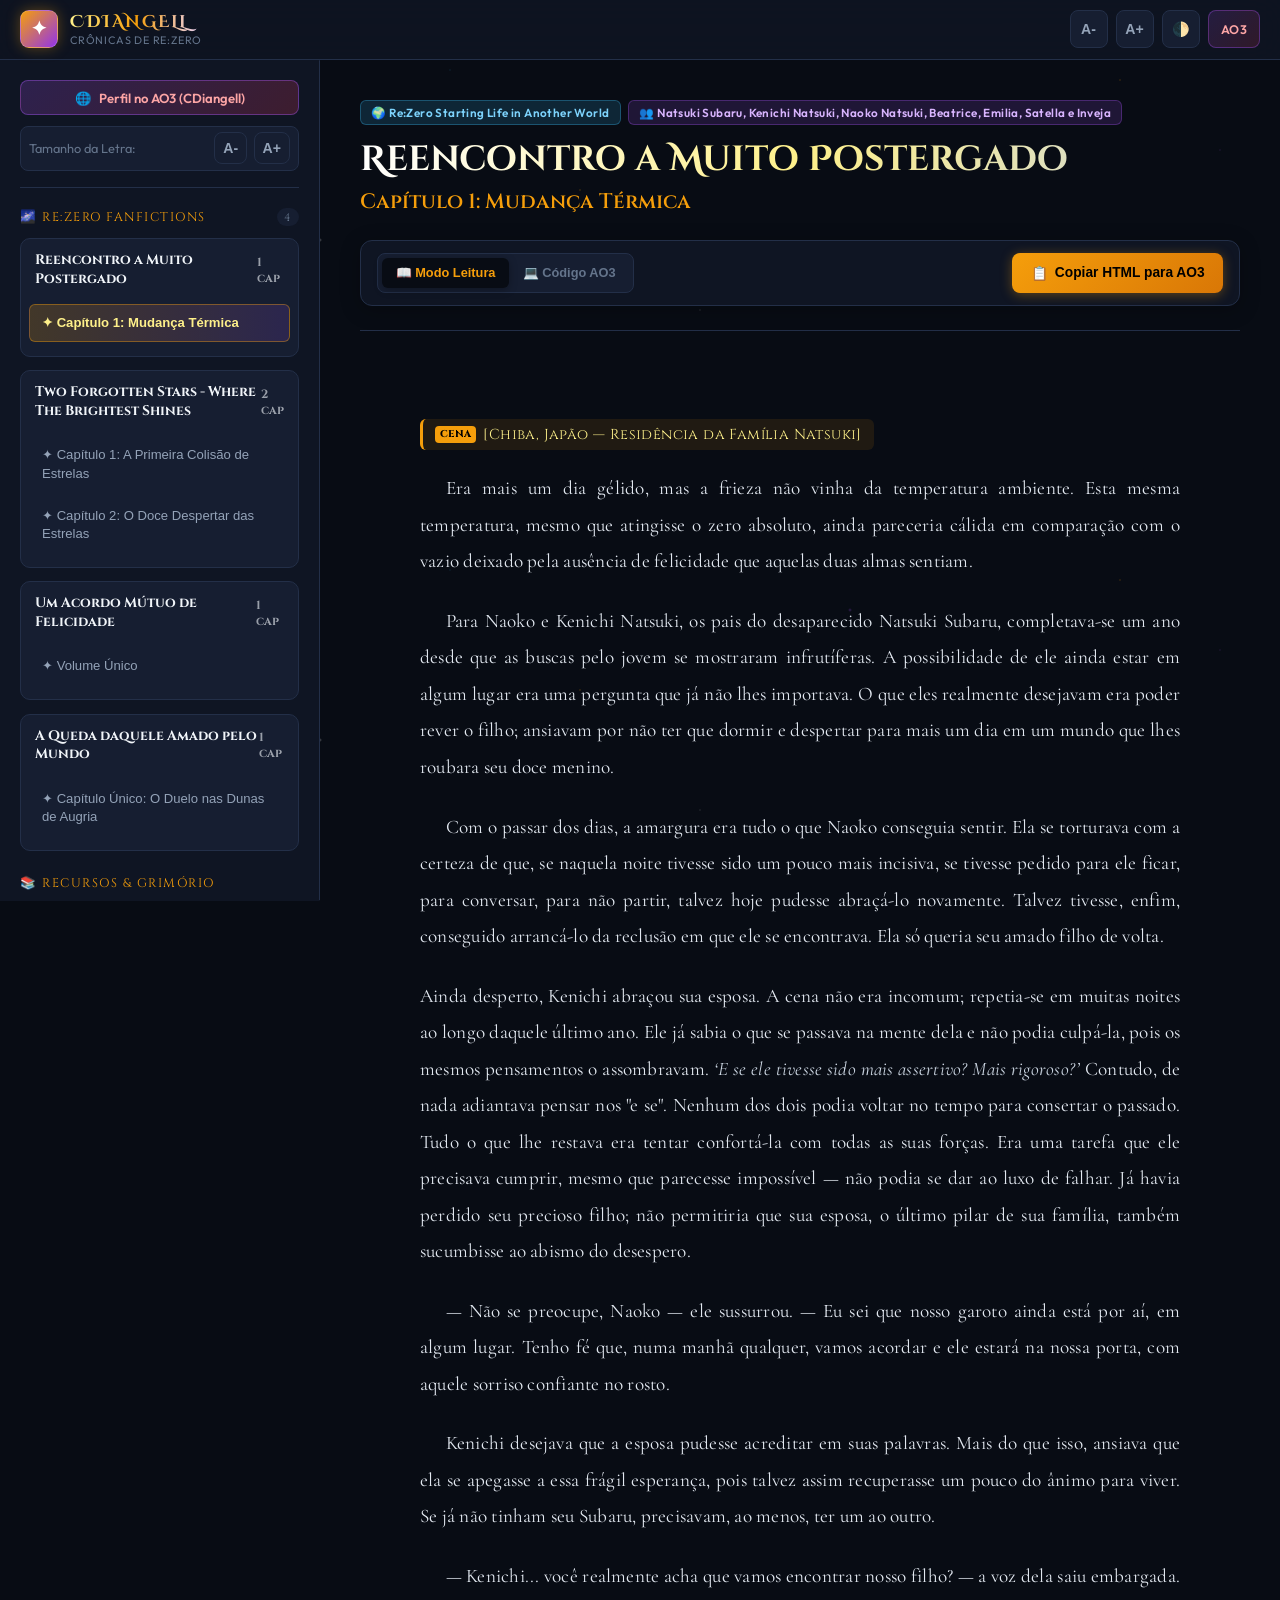
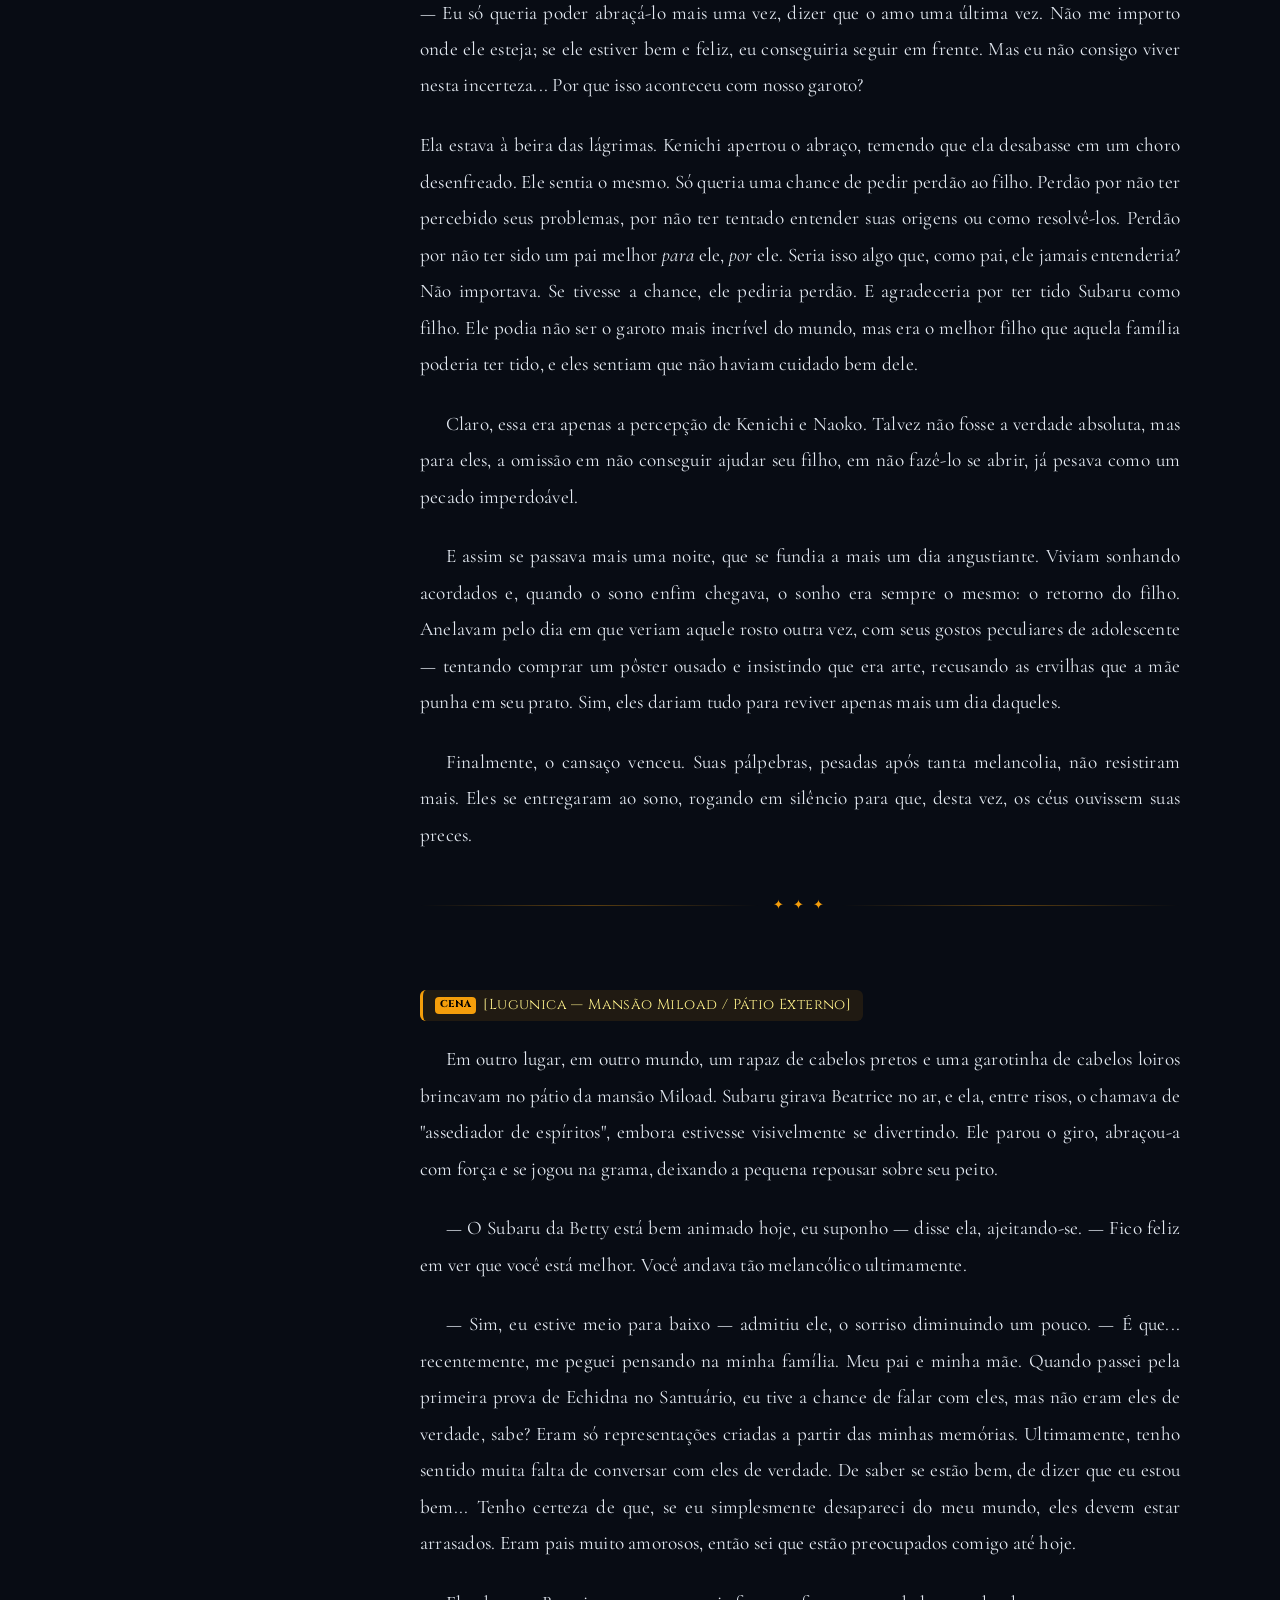
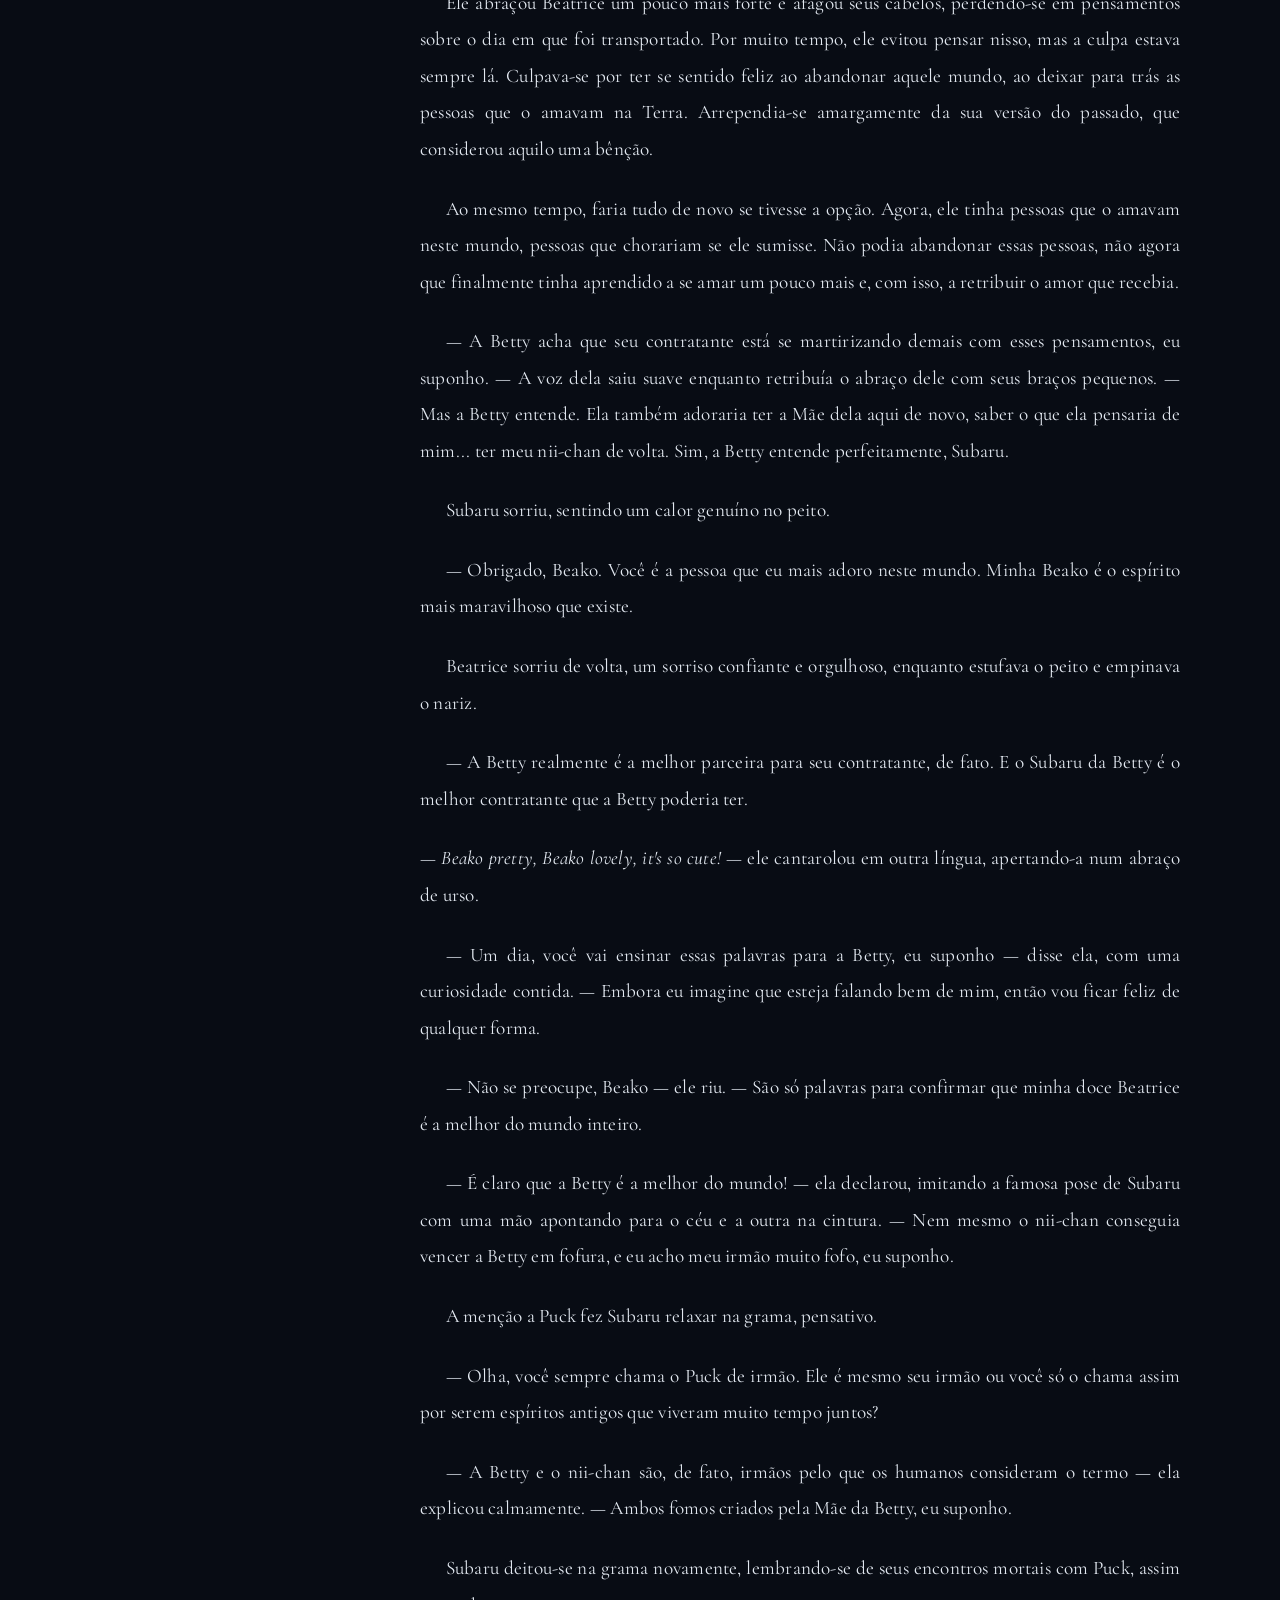
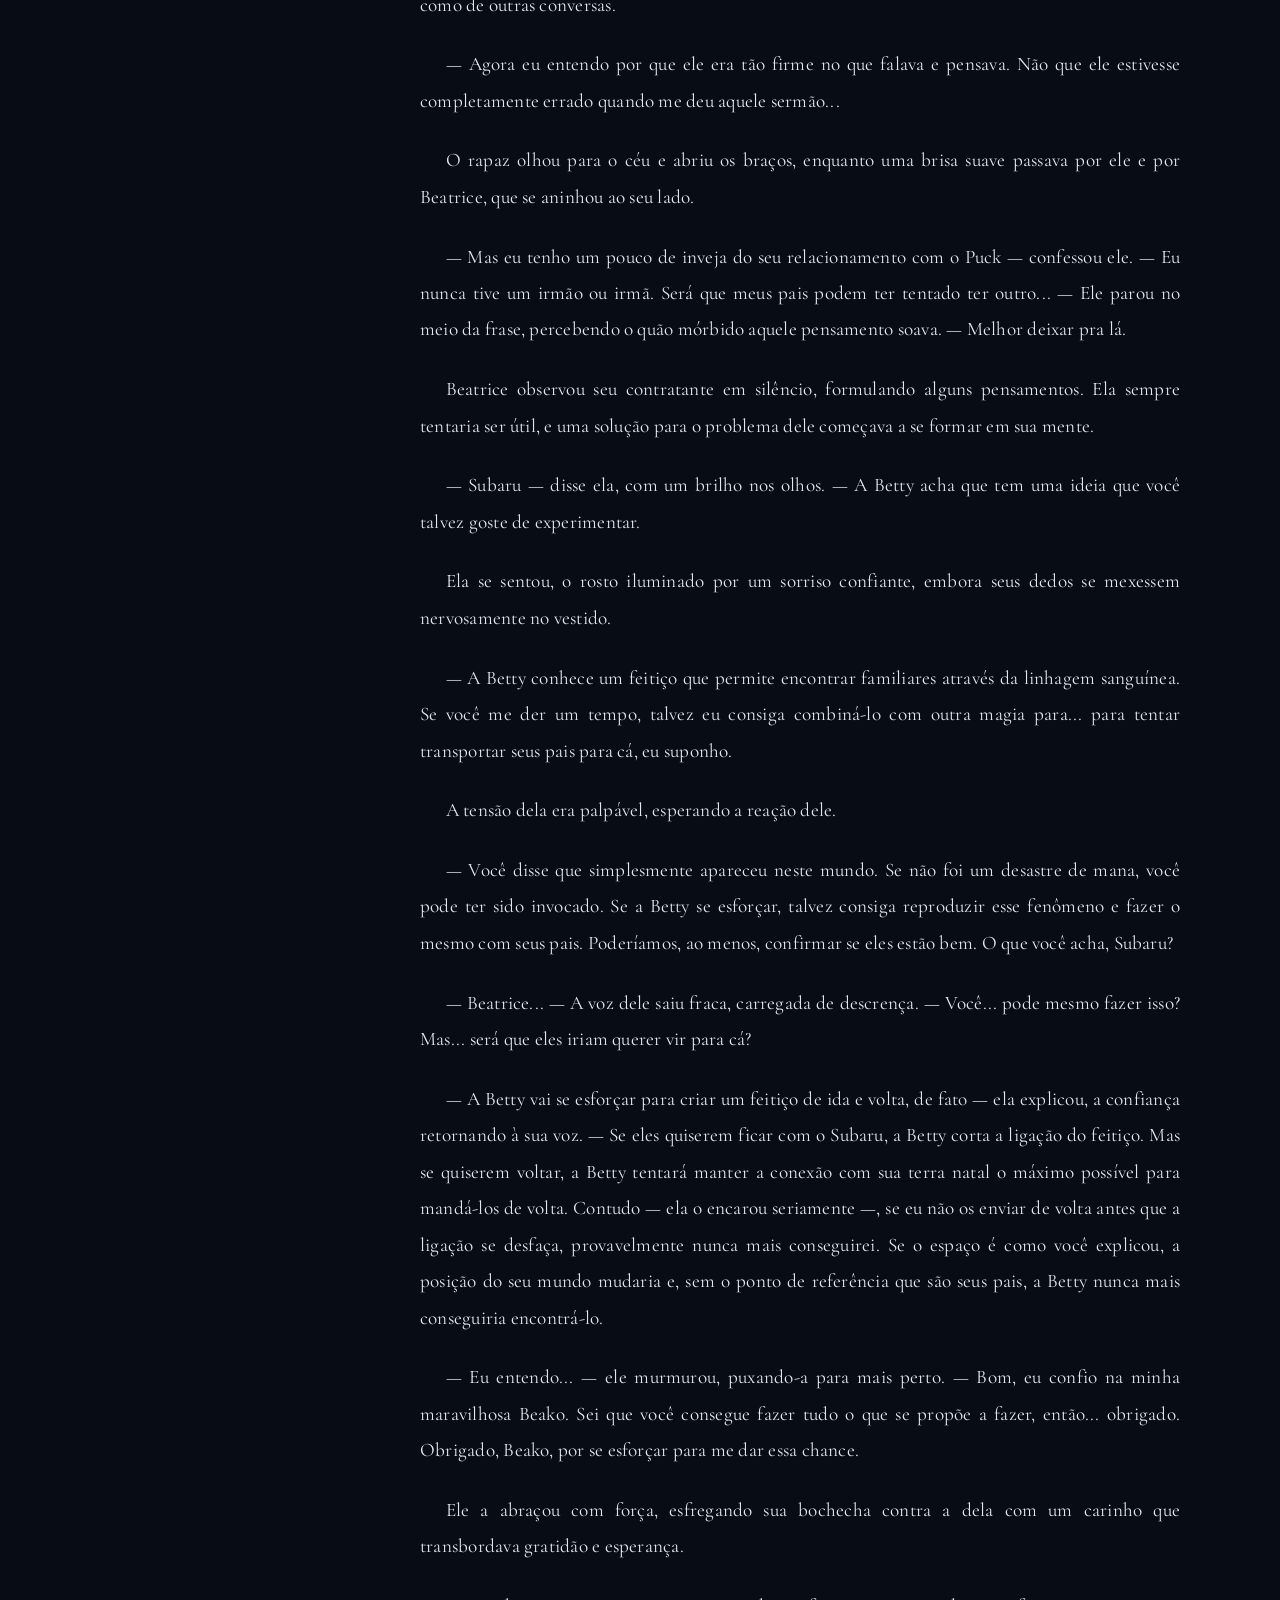
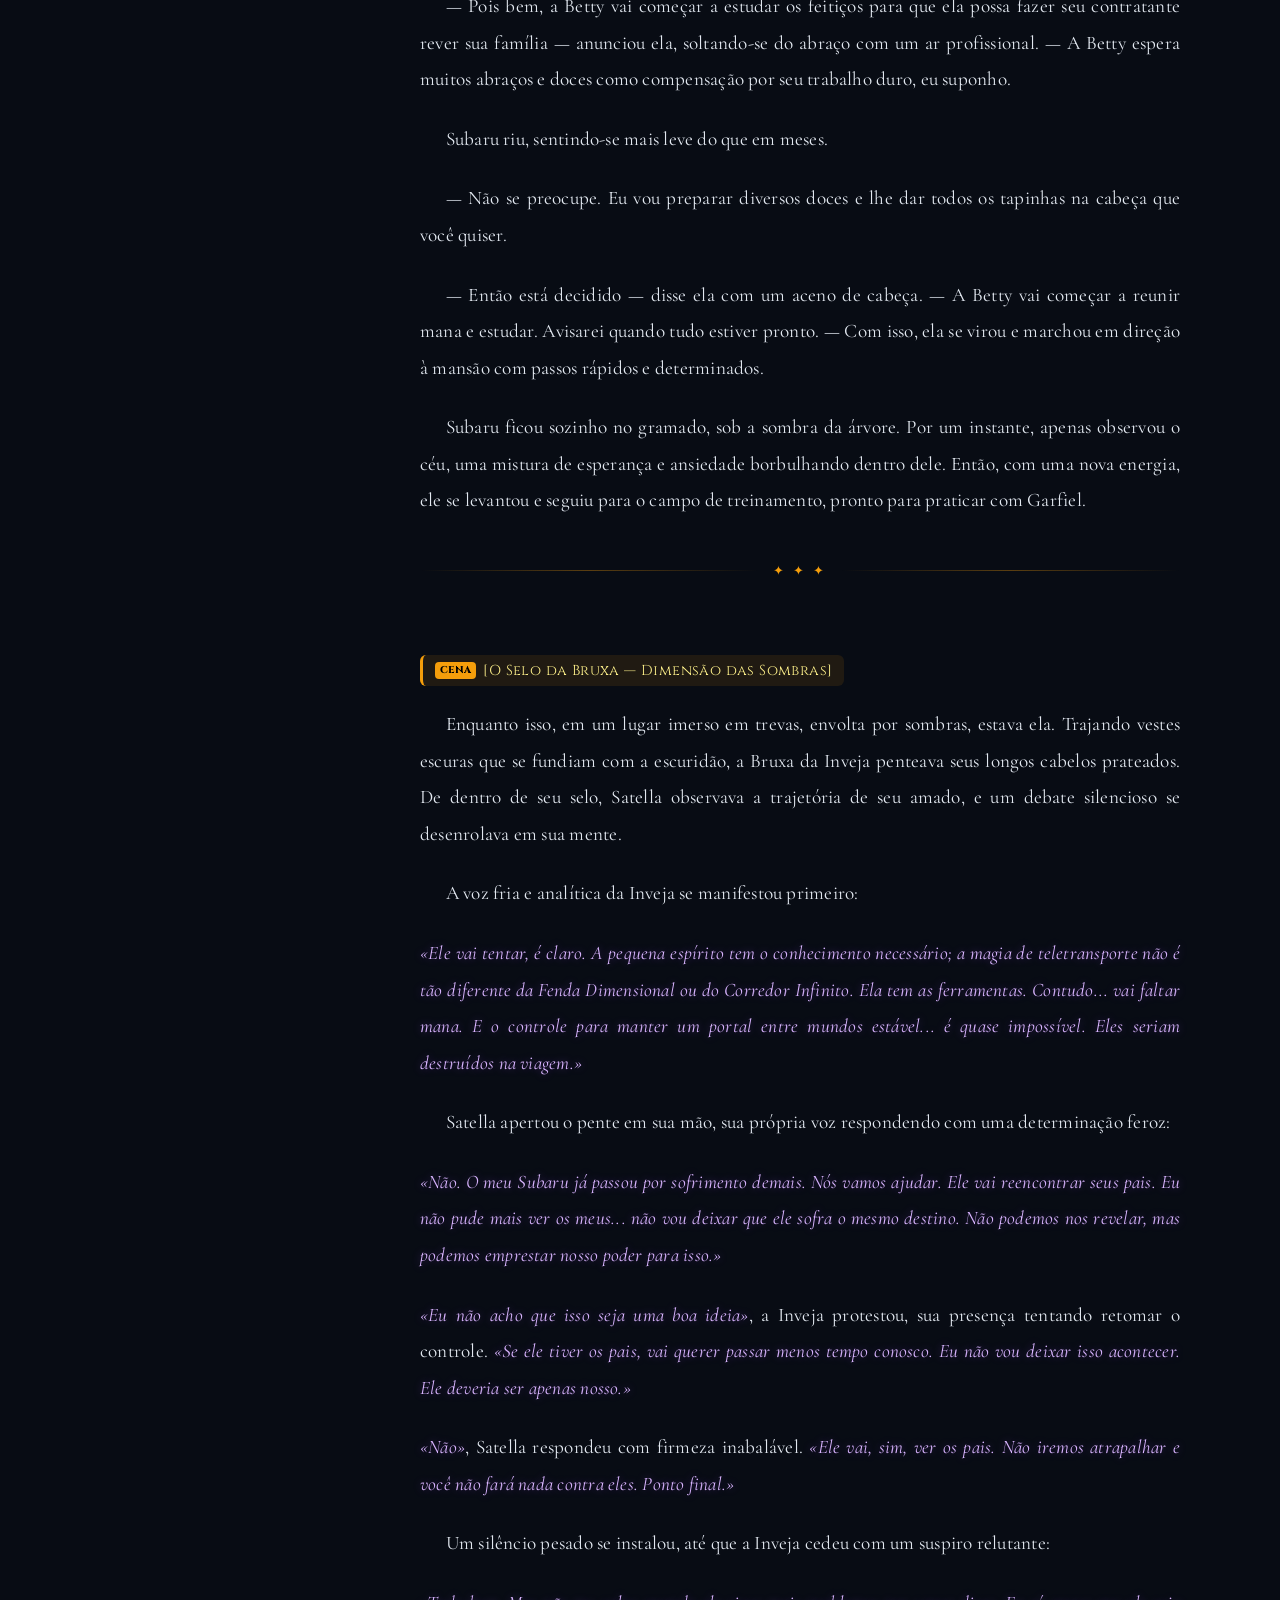
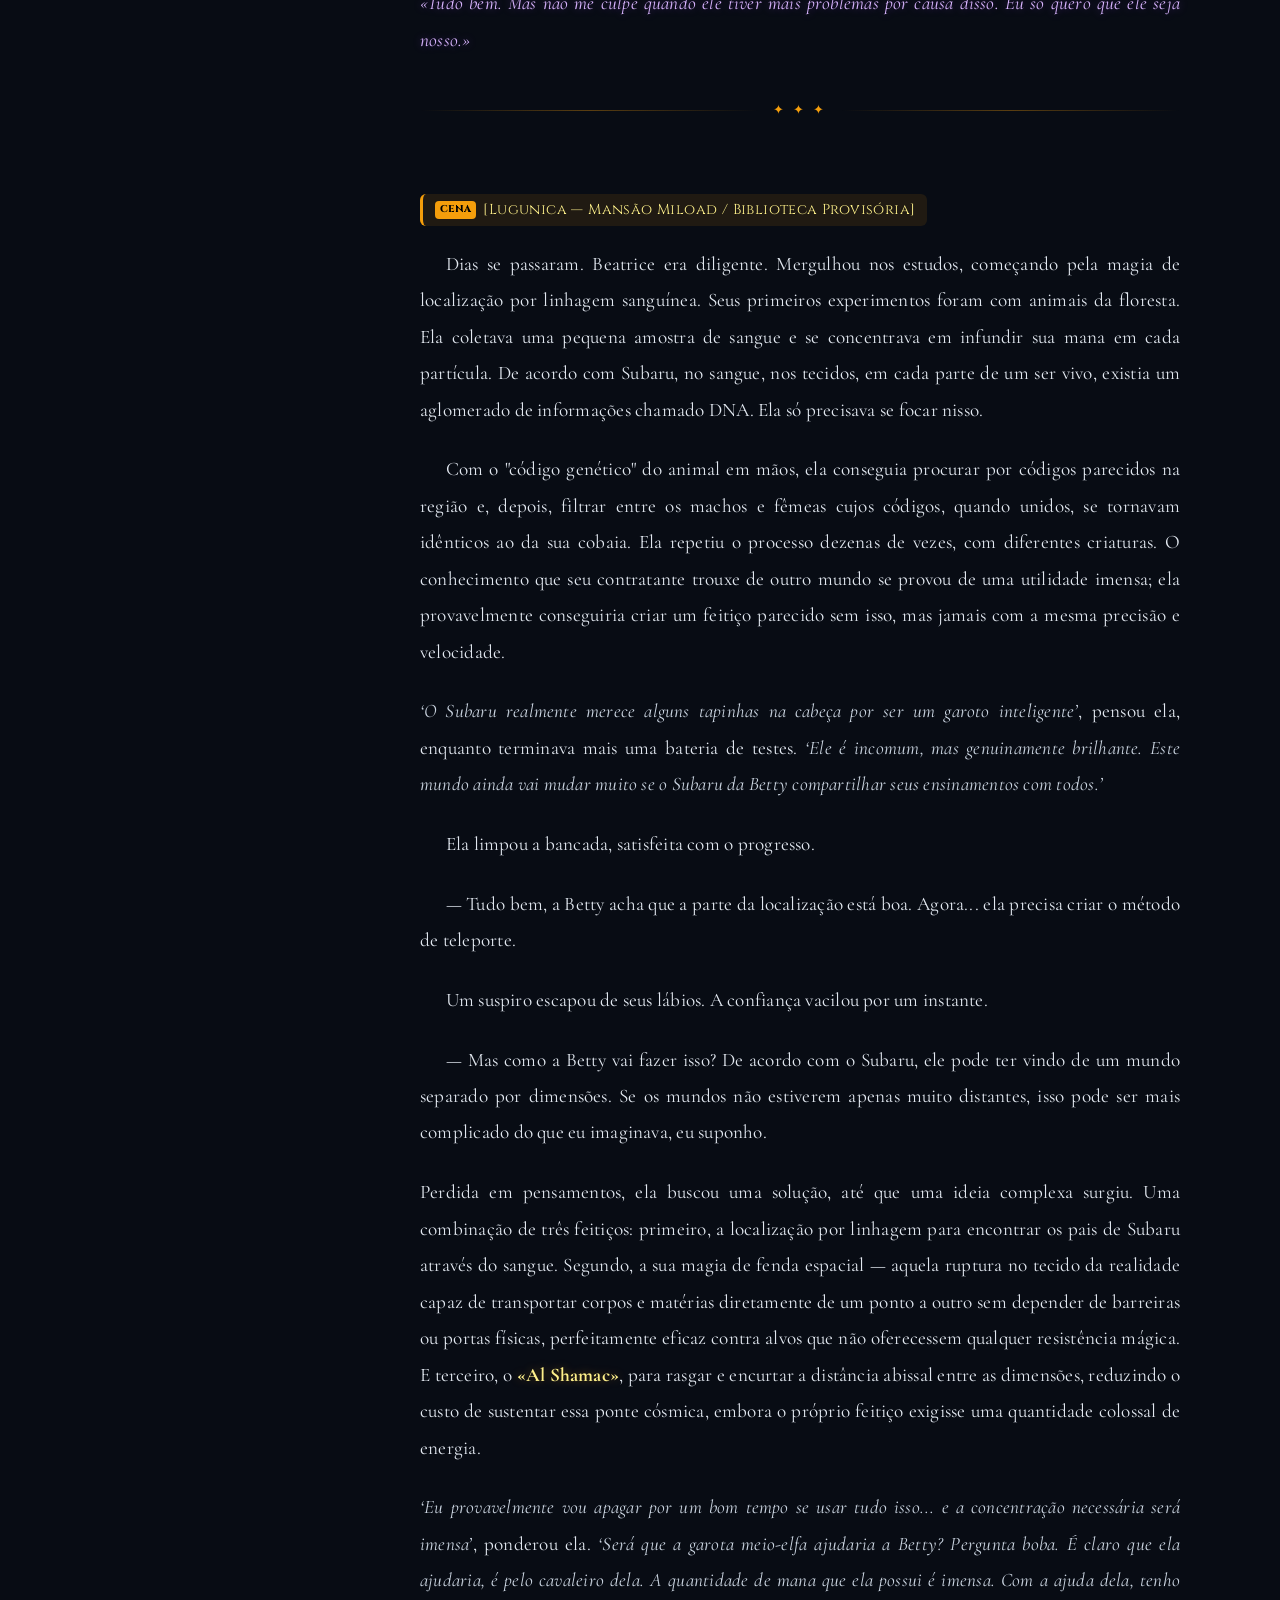
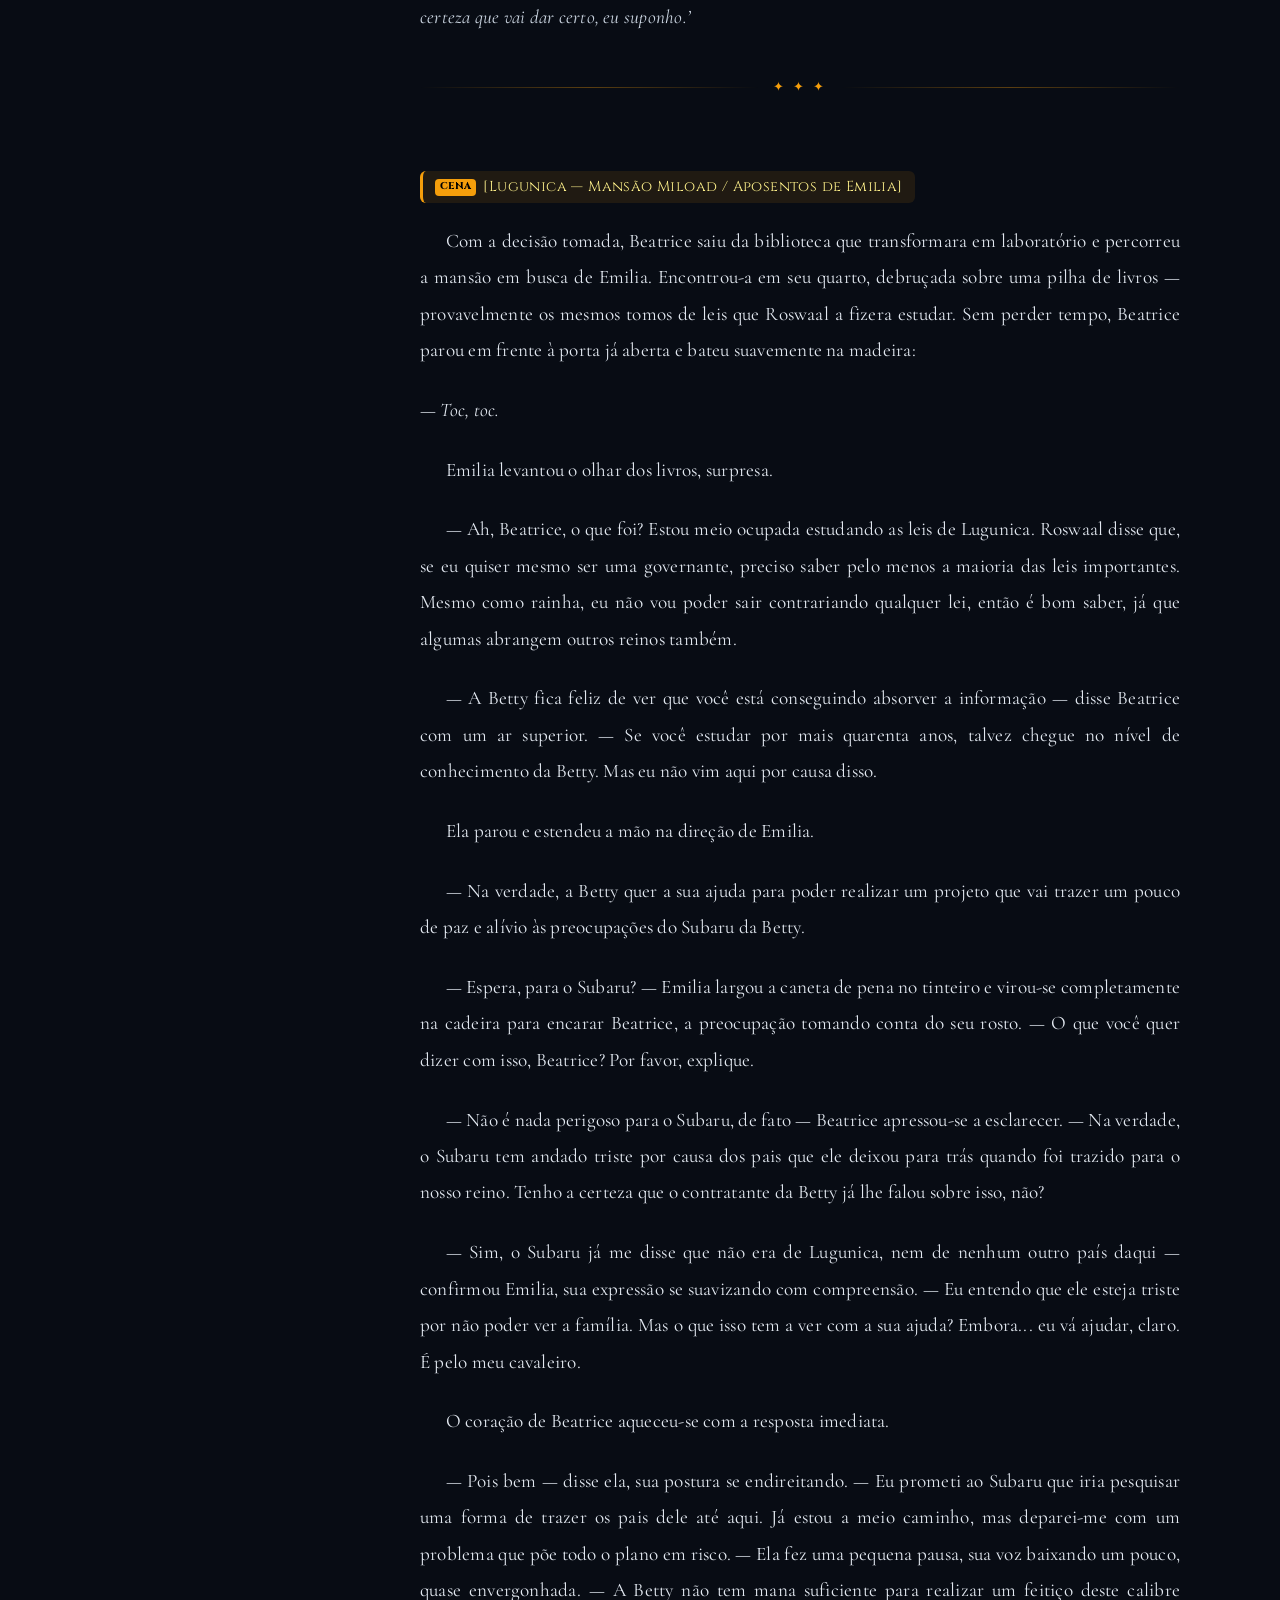
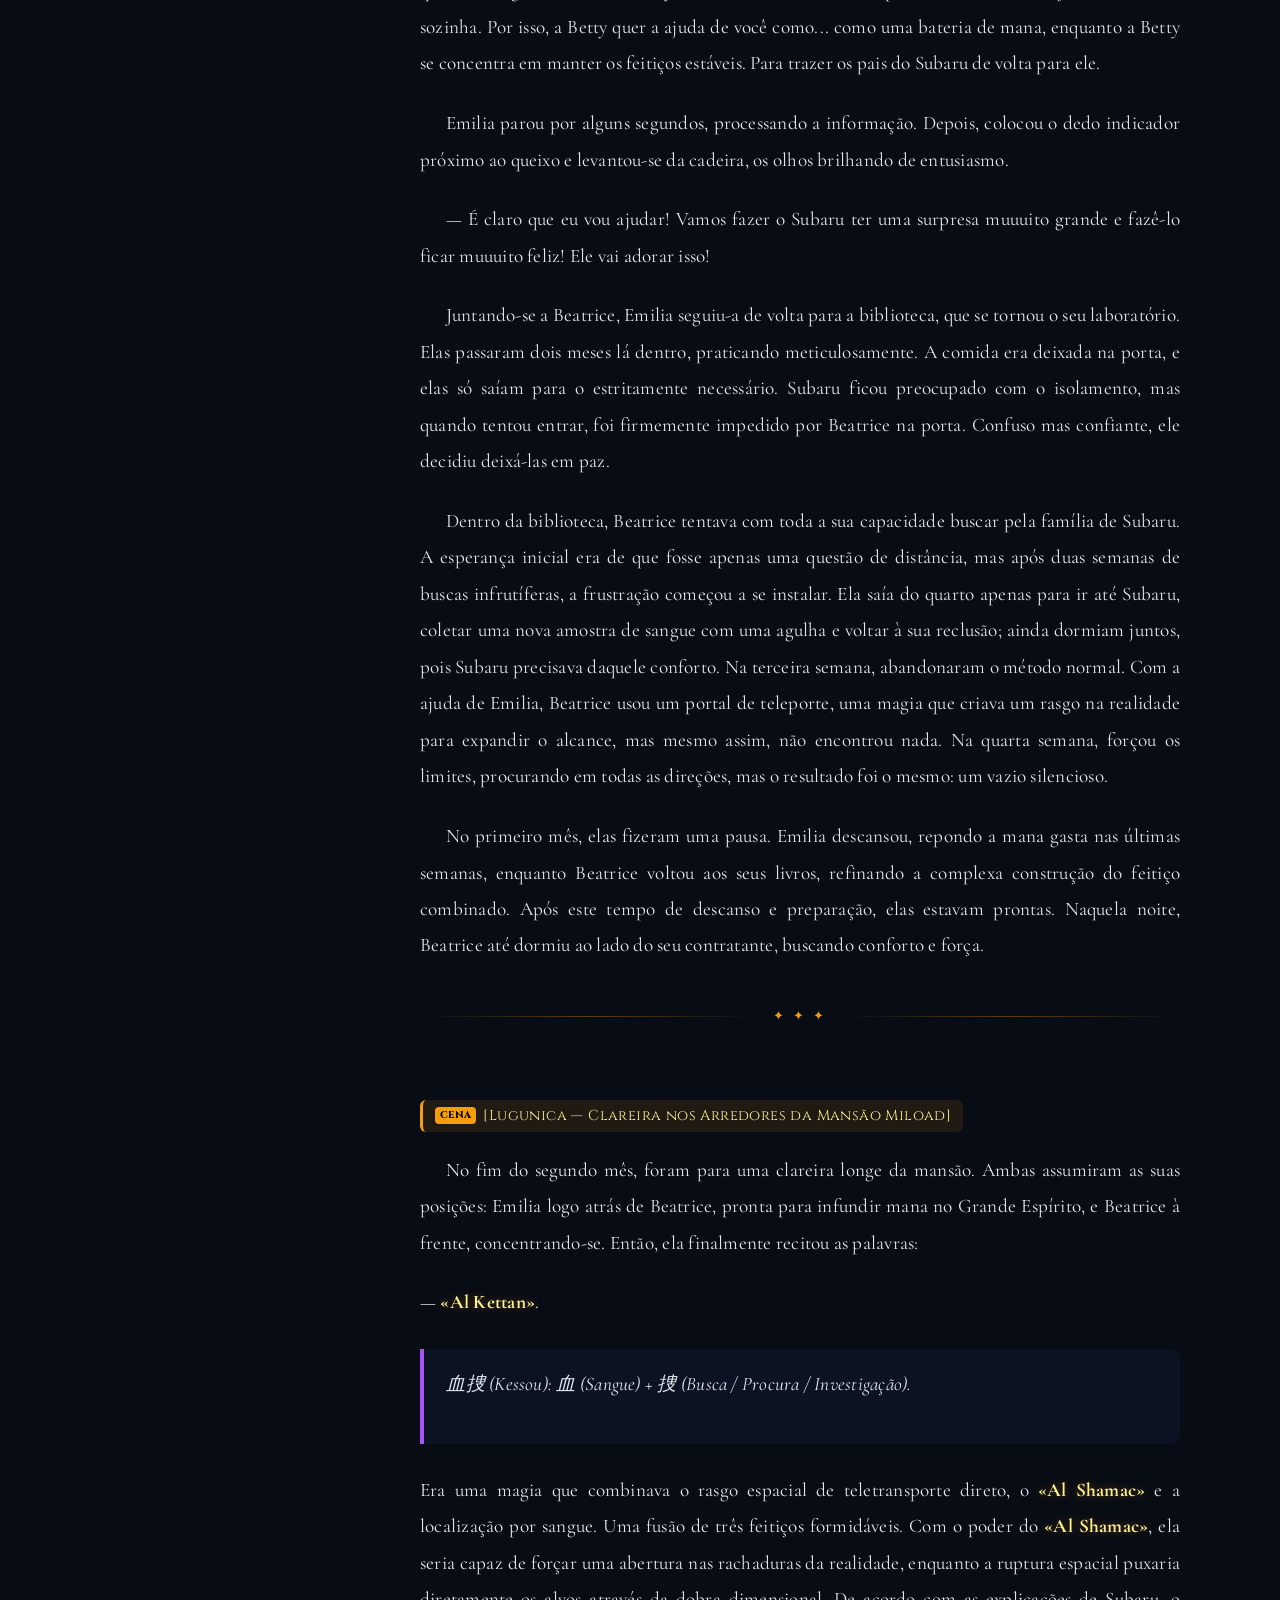
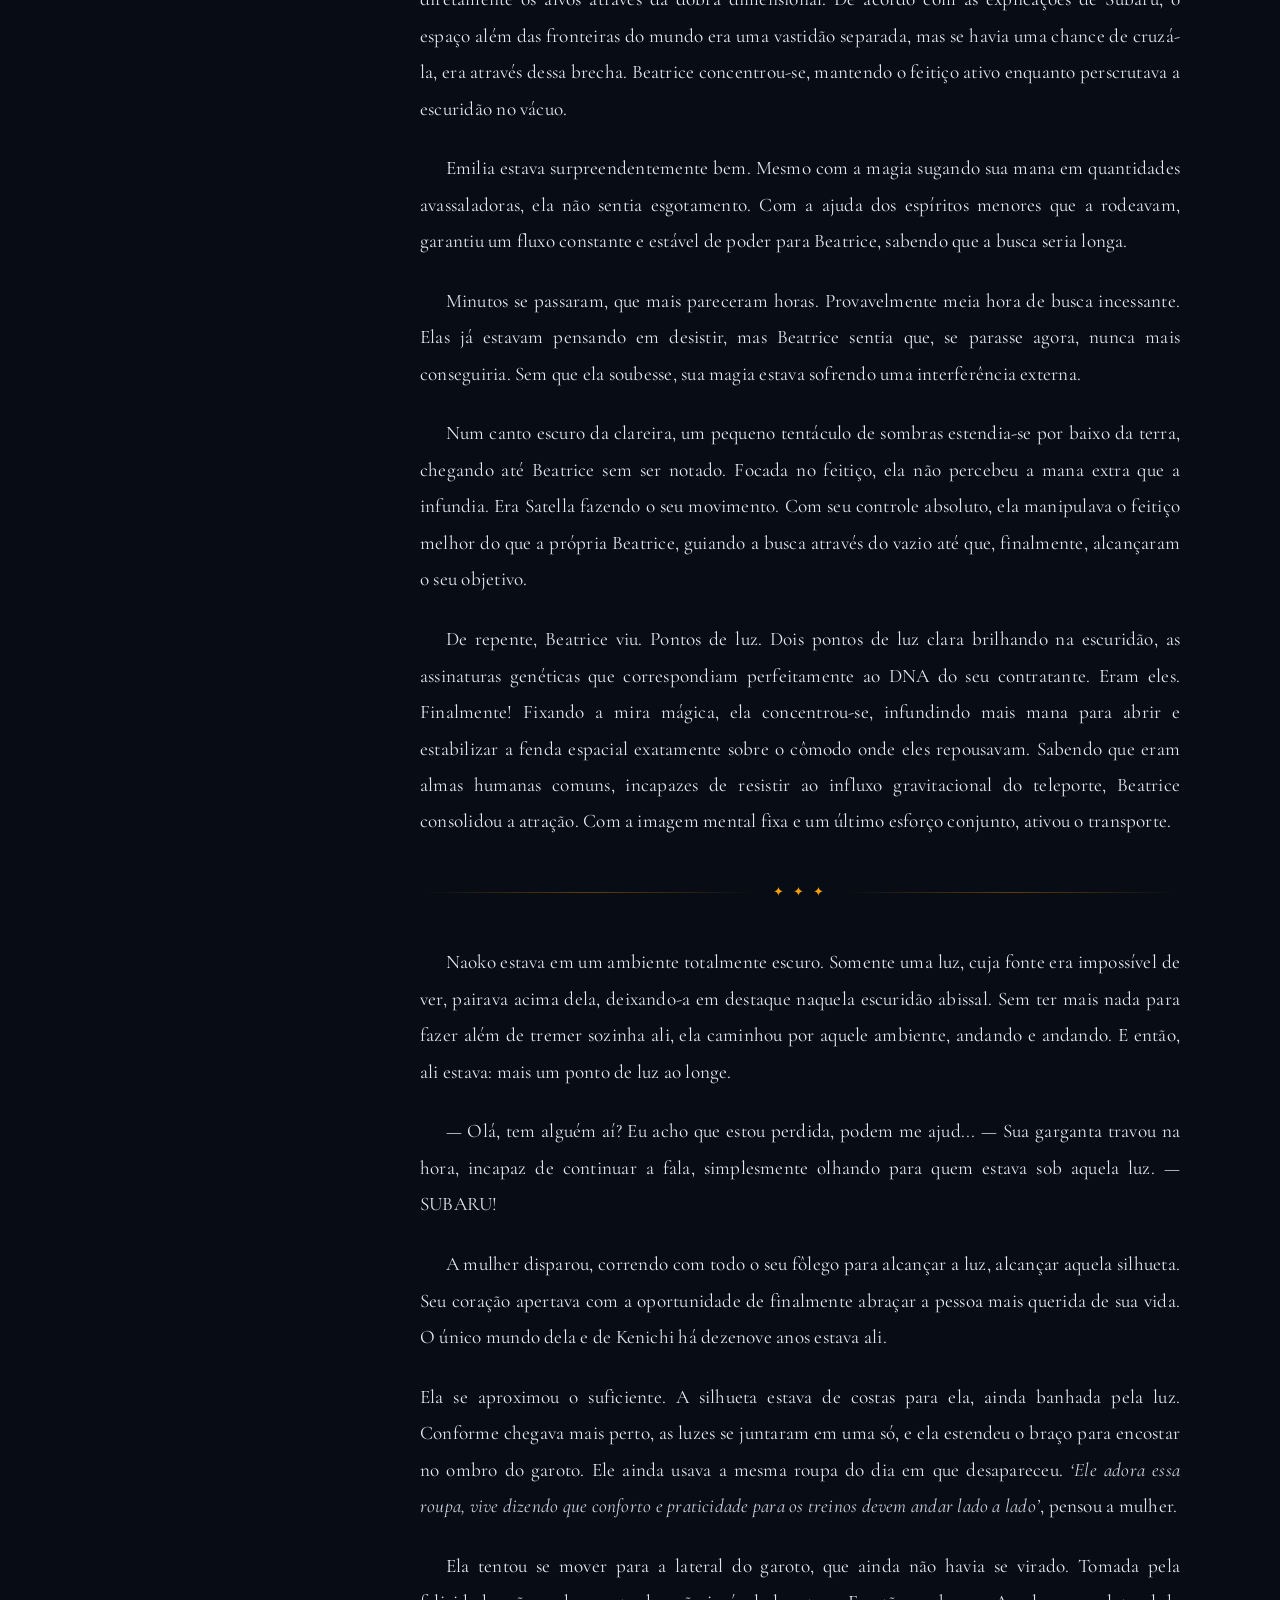
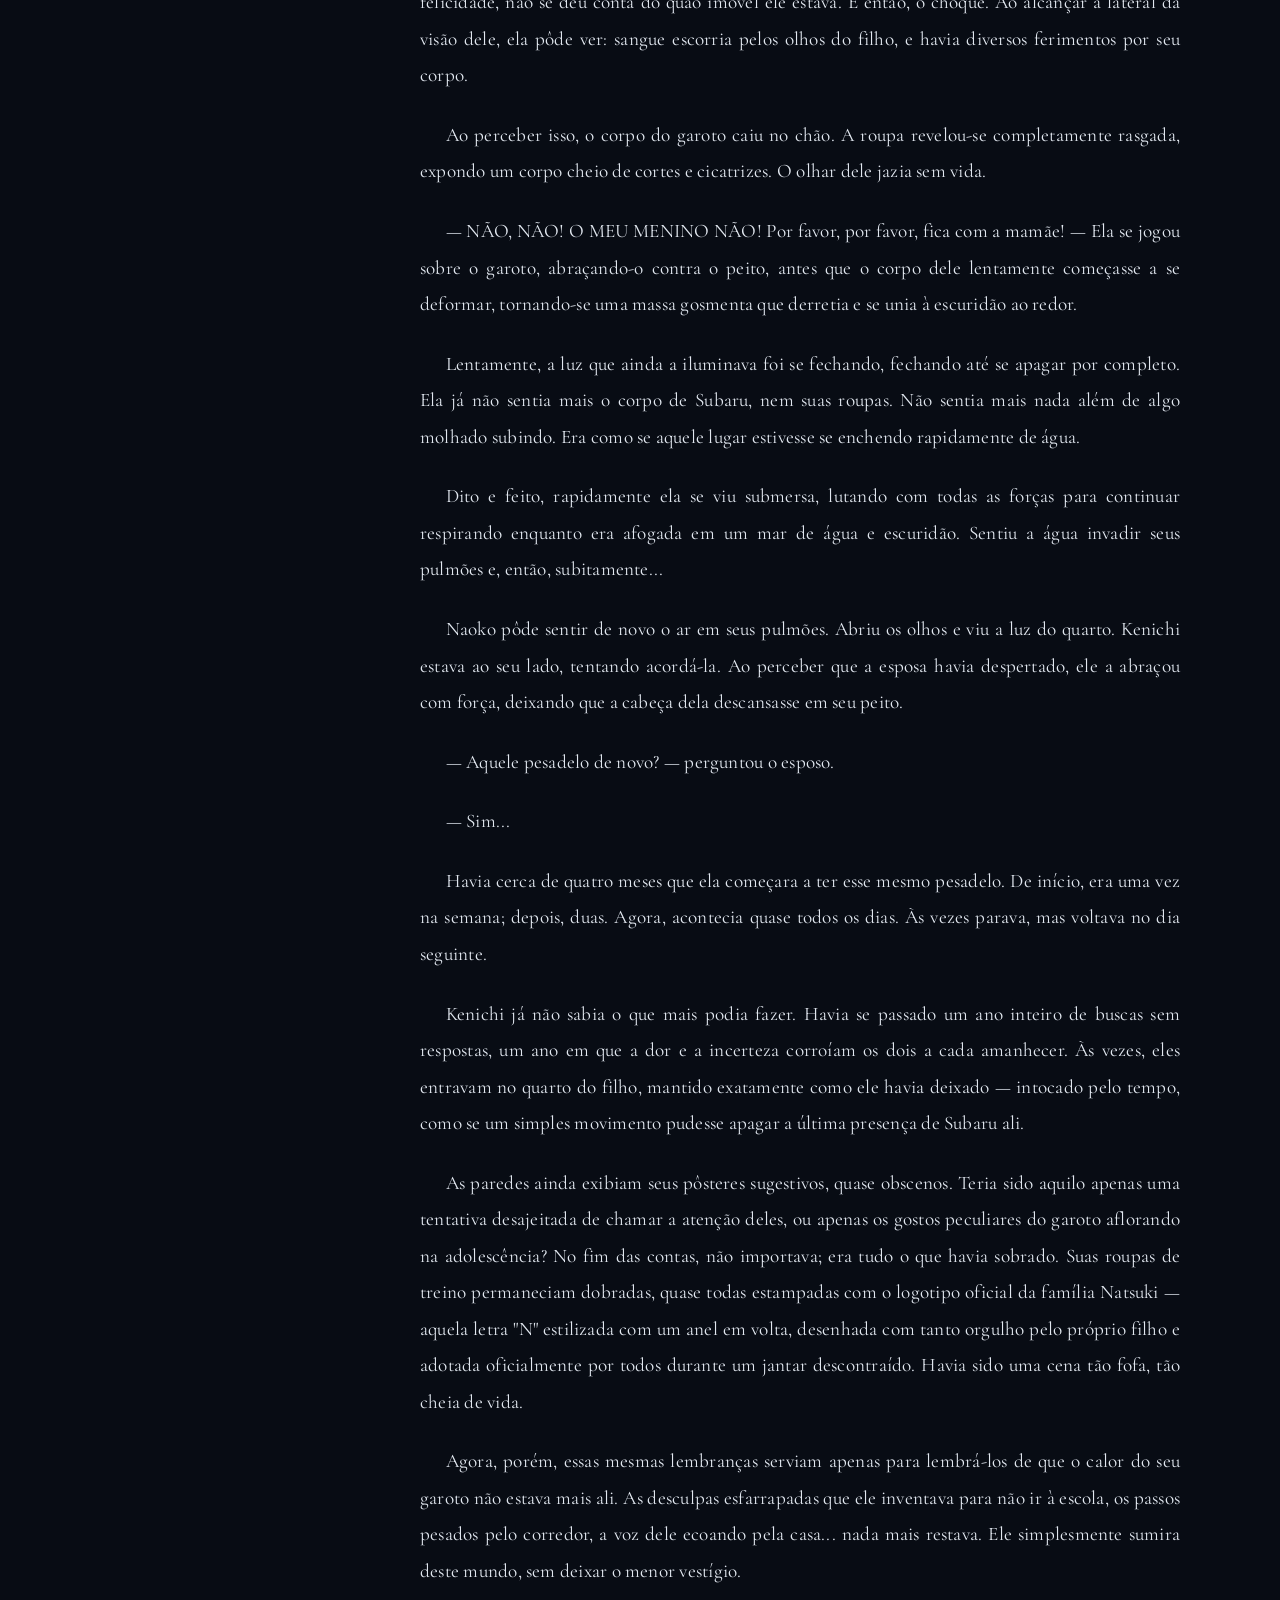
==== commit 02392c10: "fix: posicionar botao menu na esquerda no mobile, desobstruir topo e adicionar botao flutuante de ca" ====
--- a/index.html
+++ b/index.html
@@ -26,6 +26,13 @@
   <div class="app-container">
     <!-- Topbar Navigation -->
     <header class="topbar">
+      <!-- 1. Botão do Menu à Esquerda (Sempre visível no mobile) -->
+      <button class="btn-icon sidebar-toggle" id="sidebarToggle" title="Abrir menu de histórias e capítulos">
+        <span class="hamburger-icon">☰</span>
+        <span class="sidebar-toggle-label">Menu</span>
+      </button>
+
+      <!-- 2. Logo Centralizado -->
       <div class="brand-section" id="btnBrandHome" title="Voltar ao início">
         <div class="brand-crest">✦</div>
         <div class="brand-info">
@@ -34,31 +41,39 @@
         </div>
       </div>
 
+      <!-- 3. Controles à Direita -->
       <div class="topbar-controls">
-        <a href="https://archiveofourown.org/users/CDiangell" target="_blank" rel="noopener noreferrer" class="ao3-badge-btn" title="Ver perfil oficial no Archive of Our Own">
+        <button class="btn-icon desktop-only" id="fontDecBtn" title="Diminuir fonte">A-</button>
+        <button class="btn-icon desktop-only" id="fontIncBtn" title="Aumentar fonte">A+</button>
+        <button class="btn-icon" id="themeToggleBtn" title="Alternar tema visual">🌓</button>
+        <a href="https://archiveofourown.org/users/CDiangell" target="_blank" rel="noopener noreferrer" class="ao3-badge-btn desktop-only" title="Ver perfil no AO3">
           <span>AO3</span>
         </a>
-
-        <!-- Font Size Controls -->
-        <button class="btn-icon" id="fontDecBtn" title="Diminuir tamanho da letra">A-</button>
-        <button class="btn-icon" id="fontIncBtn" title="Aumentar tamanho da letra">A+</button>
-
-        <!-- Theme Toggle -->
-        <button class="btn-icon" id="themeToggleBtn" title="Alternar tema visual">🌓</button>
-
-        <!-- Mobile Drawer Toggle -->
-        <button class="btn-icon sidebar-toggle" id="sidebarToggle" title="Abrir menu de capítulos">☰</button>
       </div>
     </header>
 
     <!-- Main Content Layout -->
     <div class="main-wrapper">
-      <!-- Sidebar -->
+      <!-- Sidebar / Drawer -->
       <aside class="sidebar" id="sidebar">
-        <!-- Close button for mobile screens -->
+        <!-- Topo da gaveta mobile com botão fechar -->
         <div class="sidebar-close-row">
           <span>✦ MENU DO ARQUIVO</span>
           <button class="sidebar-close-btn" id="sidebarCloseBtn" title="Fechar menu">✕</button>
+        </div>
+
+        <!-- Atalhos rápidos dentro da gaveta mobile -->
+        <div class="sidebar-mobile-quick-actions">
+          <a href="https://archiveofourown.org/users/CDiangell" target="_blank" rel="noopener noreferrer" class="sidebar-ao3-link">
+            <span>🌐</span> Perfil no AO3 (CDiangell)
+          </a>
+          <div class="sidebar-font-row">
+            <span style="font-size:0.8rem;color:var(--text-muted);">Tamanho da Letra:</span>
+            <div style="display:flex;gap:0.4rem;">
+              <button class="btn-icon" id="fontDecBtnMobile" style="height:32px;min-width:32px;">A-</button>
+              <button class="btn-icon" id="fontIncBtnMobile" style="height:32px;min-width:32px;">A+</button>
+            </div>
+          </div>
         </div>
 
         <div id="chapterNavContainer">
@@ -73,6 +88,12 @@
     </div>
   </div>
 
+  <!-- Botão Flutuante de Capítulos para Celular (Polegar) -->
+  <button class="floating-mobile-menu" id="floatingMenuBtn" title="Abrir menu de capítulos">
+    <span>📚</span>
+    <span>Capítulos</span>
+  </button>
+
   <!-- Toast Notification Feedback -->
   <div class="toast-msg" id="toastMsg">
     <span>📋</span> Copiado para a área de transferência!
--- a/recursos/app.css
+++ b/recursos/app.css
@@ -979,3 +979,107 @@
     grid-template-columns: 1fr;
   }
 }
+/* Floating Mobile Menu Button */
+.floating-mobile-menu {
+  display: none;
+  position: fixed;
+  bottom: 1.5rem;
+  right: 1.5rem;
+  background: linear-gradient(135deg, #f59e0b, #9333ea);
+  color: #fff;
+  border: 1px solid rgba(255, 255, 255, 0.25);
+  border-radius: 999px;
+  padding: 0.75rem 1.25rem;
+  font-family: var(--font-display);
+  font-size: 0.88rem;
+  font-weight: 700;
+  letter-spacing: 0.5px;
+  box-shadow: 0 6px 22px rgba(245, 158, 11, 0.45);
+  z-index: 70;
+  cursor: pointer;
+  align-items: center;
+  gap: 0.45rem;
+  transition: all 0.2s ease;
+}
+
+.floating-mobile-menu:active {
+  transform: scale(0.95);
+}
+
+.sidebar-toggle-label {
+  font-family: var(--font-display);
+  font-size: 0.78rem;
+  font-weight: 700;
+  text-transform: uppercase;
+  letter-spacing: 0.5px;
+}
+
+/* Responsive updates for floating menu and sidebar toggle */
+@media (max-width: 900px) {
+  .sidebar-toggle {
+    display: flex !important;
+    align-items: center;
+    gap: 0.4rem;
+    padding: 0 0.75rem;
+    background: linear-gradient(135deg, rgba(245, 158, 11, 0.2), rgba(168, 85, 247, 0.15));
+    border-color: rgba(245, 158, 11, 0.4);
+    color: var(--accent-gold-light);
+  }
+
+  .floating-mobile-menu {
+    display: flex;
+  }
+
+  .desktop-only {
+    display: none !important;
+  }
+}
+
+@media (max-width: 480px) {
+  .sidebar-toggle-label {
+    display: none; /* Em telas minúsculas mantém só o ícone ☰ */
+  }
+
+  .font-ctrl-btn {
+    display: none; /* No topo de telas muito pequenas, prioriza espaço; fonte ajustável via menu ou toque */
+  }
+}
+.sidebar-mobile-quick-actions {
+  display: flex;
+  flex-direction: column;
+  gap: 0.65rem;
+  padding-bottom: 1rem;
+  margin-bottom: 1.25rem;
+  border-bottom: 1px solid var(--border-subtle);
+}
+
+.sidebar-ao3-link {
+  display: flex;
+  align-items: center;
+  justify-content: center;
+  gap: 0.5rem;
+  padding: 0.55rem 0.85rem;
+  background: linear-gradient(135deg, rgba(168, 85, 247, 0.2), rgba(244, 63, 94, 0.2));
+  border: 1px solid rgba(168, 85, 247, 0.4);
+  border-radius: 8px;
+  color: #fca5a5;
+  text-decoration: none;
+  font-size: 0.82rem;
+  font-weight: 600;
+  transition: all 0.2s ease;
+}
+
+.sidebar-ao3-link:hover {
+  background: linear-gradient(135deg, rgba(168, 85, 247, 0.35), rgba(244, 63, 94, 0.35));
+  color: #fff;
+}
+
+.sidebar-font-row {
+  display: flex;
+  align-items: center;
+  justify-content: space-between;
+  padding: 0.35rem 0.5rem;
+  background: var(--bg-surface-elevated);
+  border-radius: 8px;
+  border: 1px solid var(--border-subtle);
+}
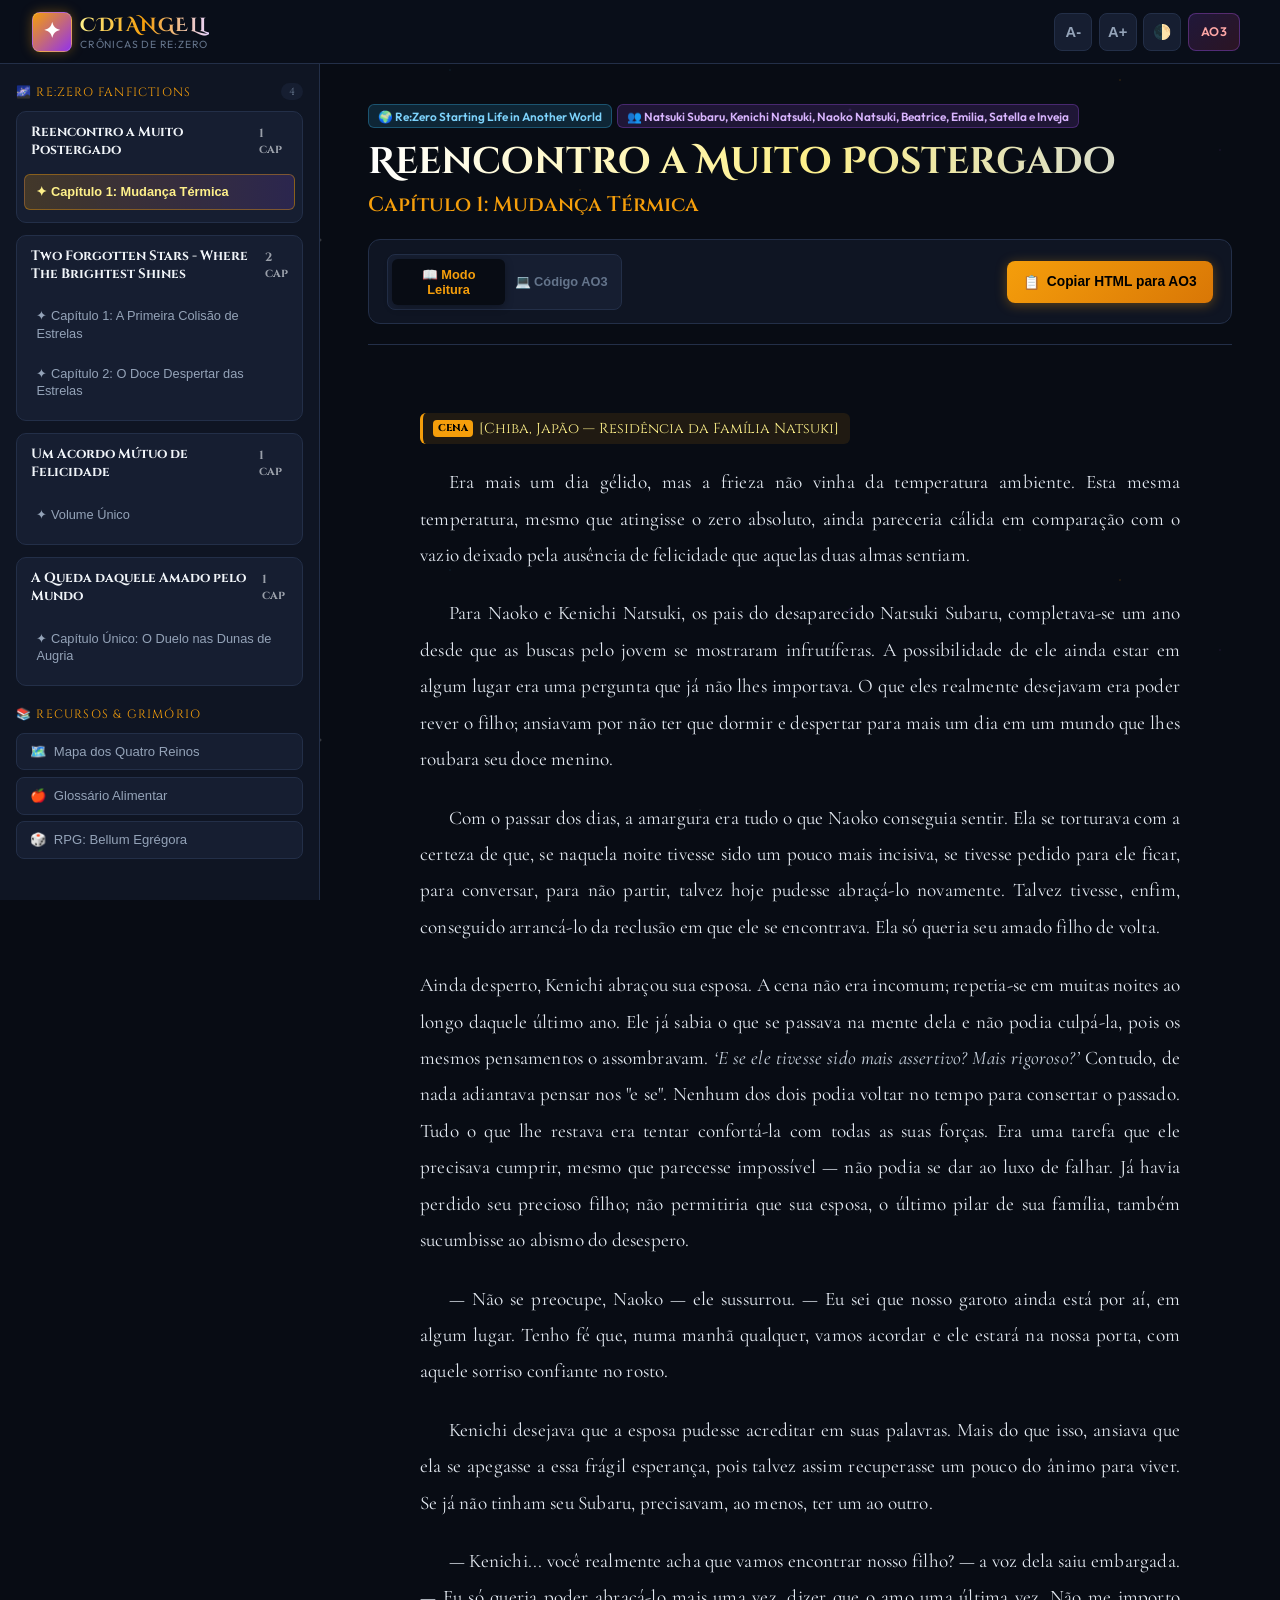
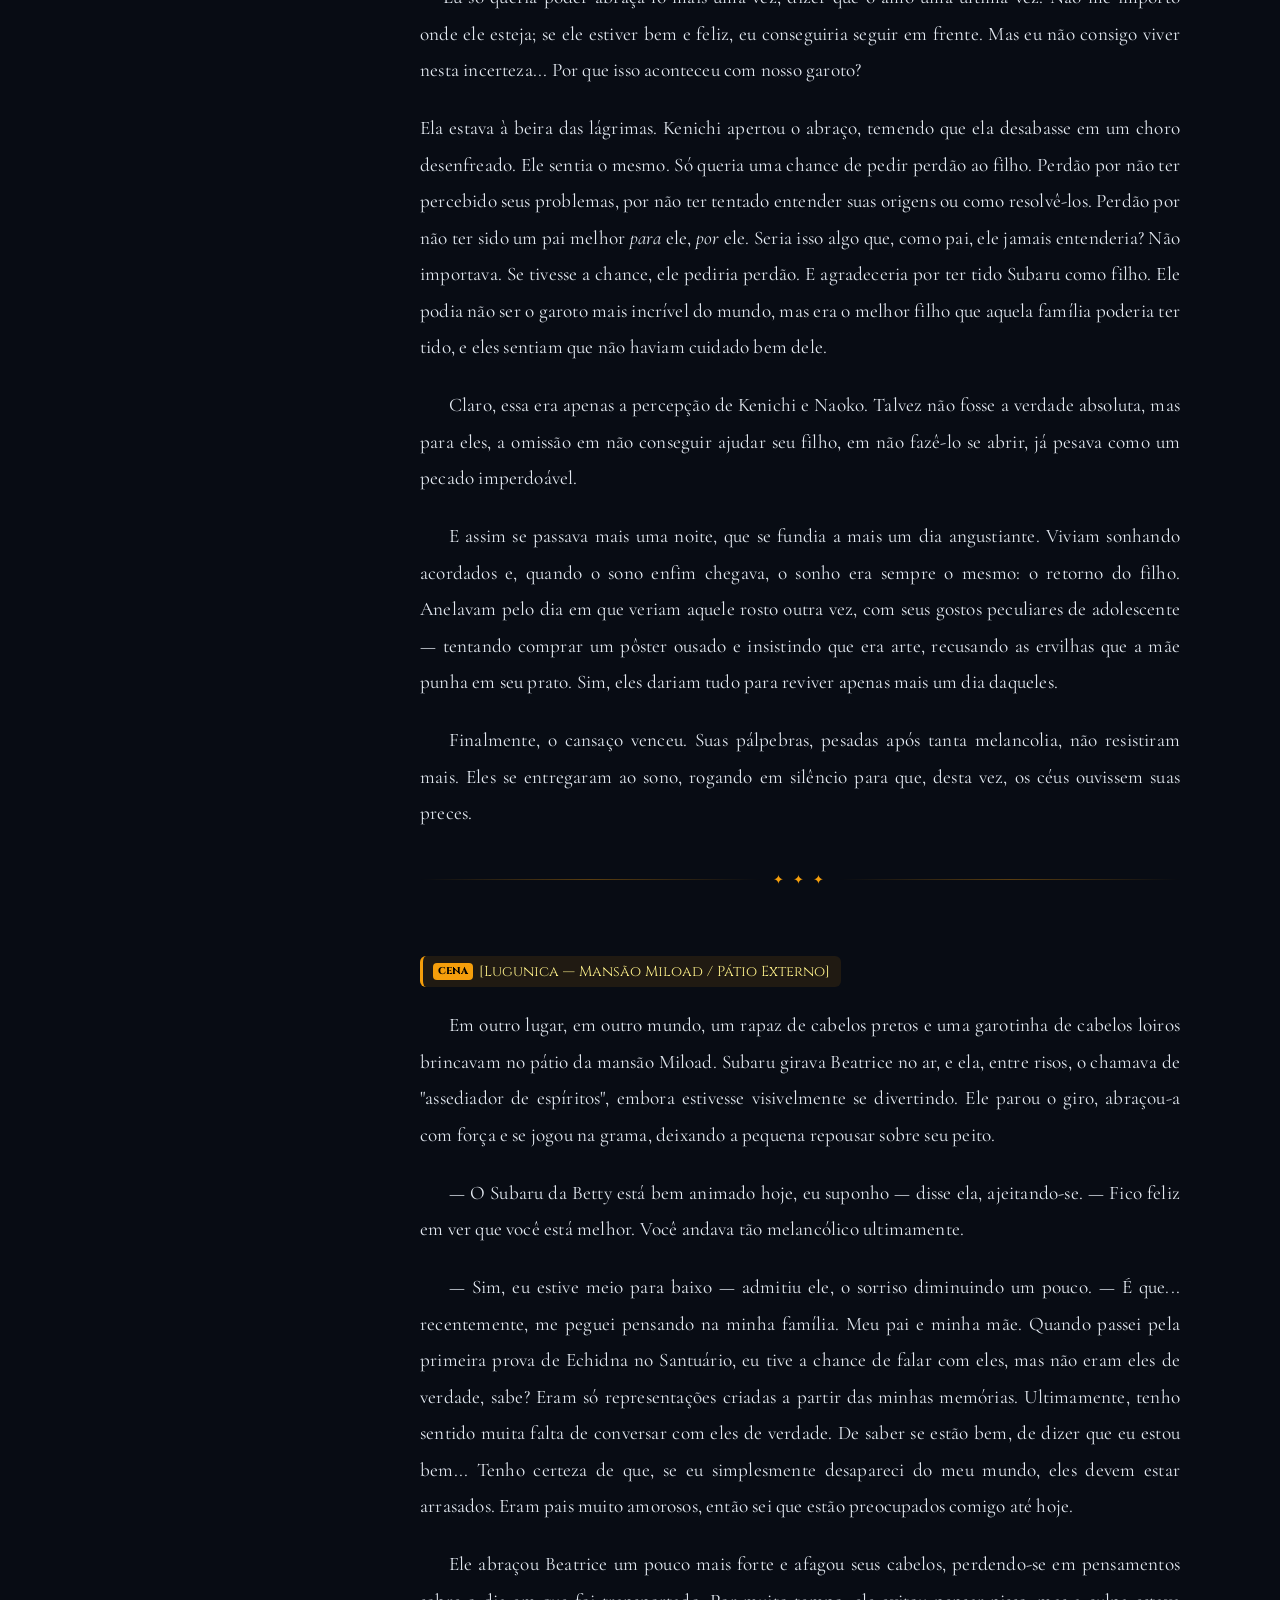
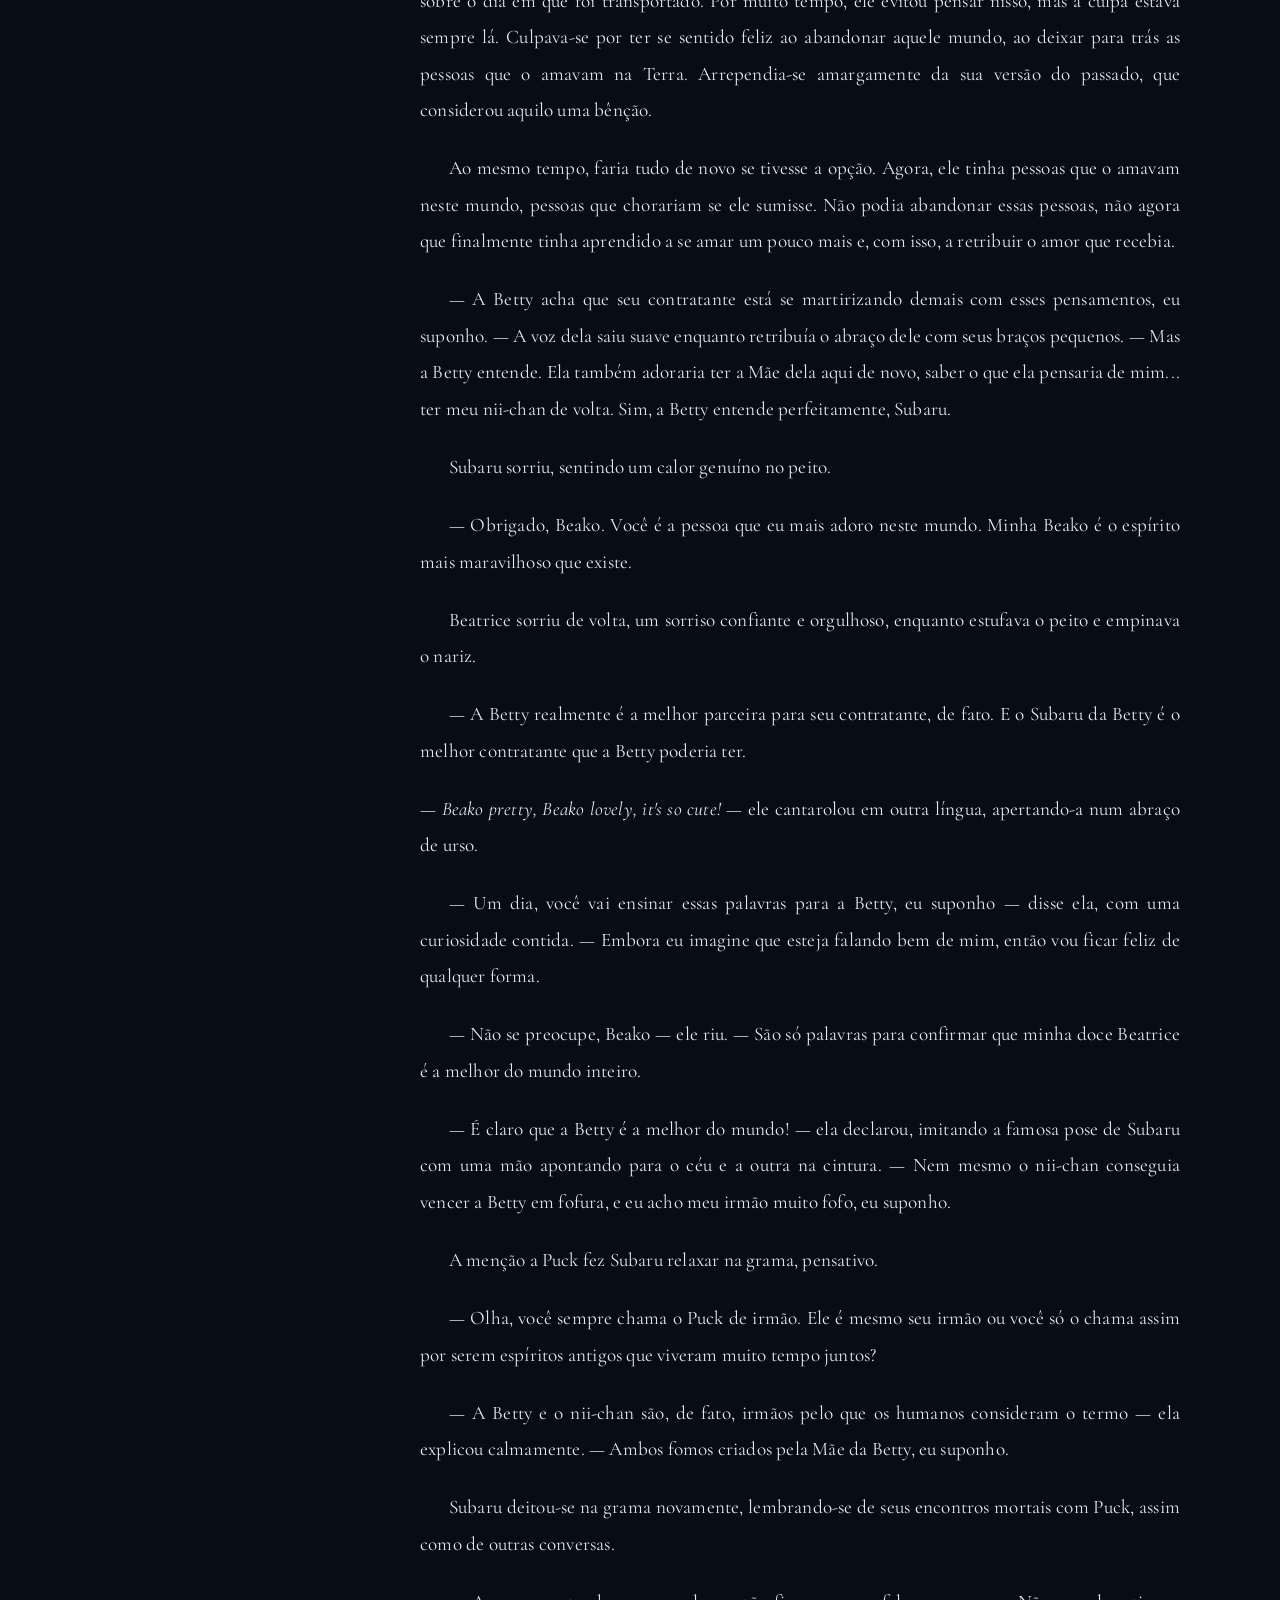
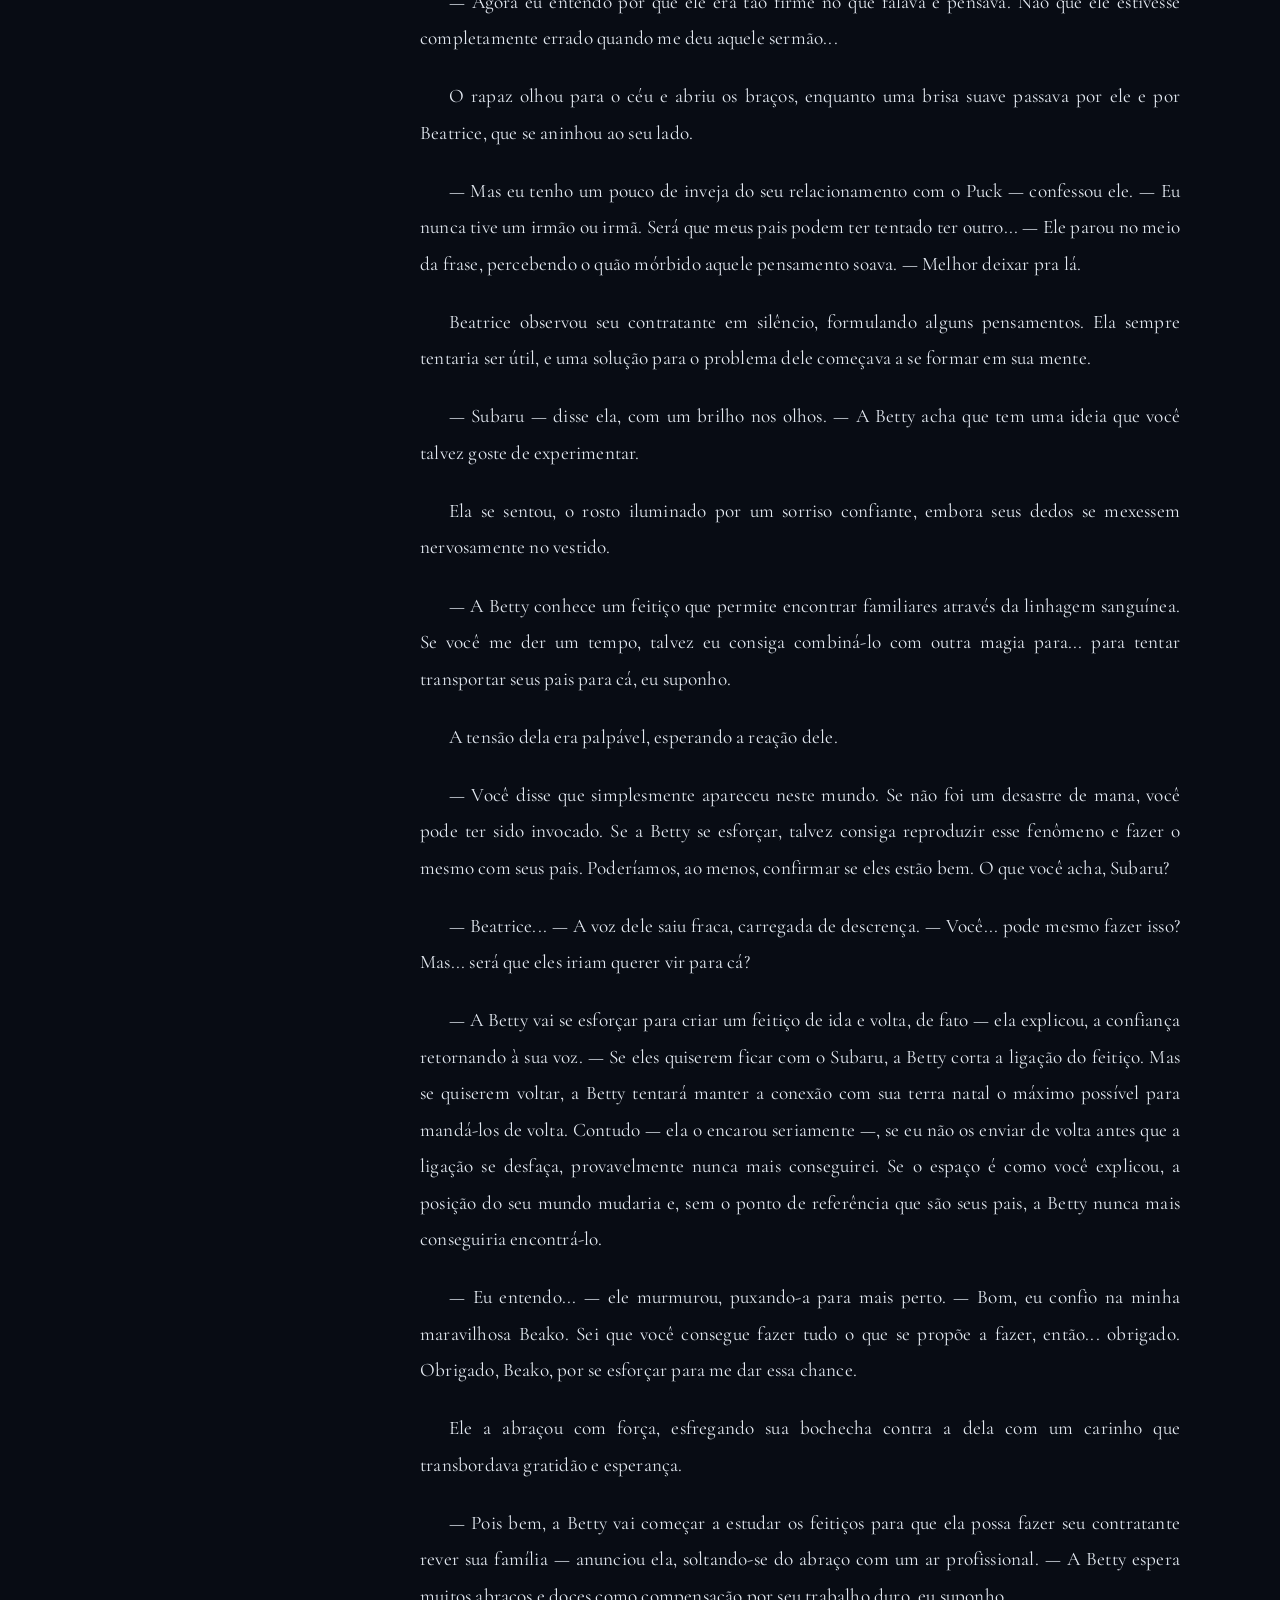
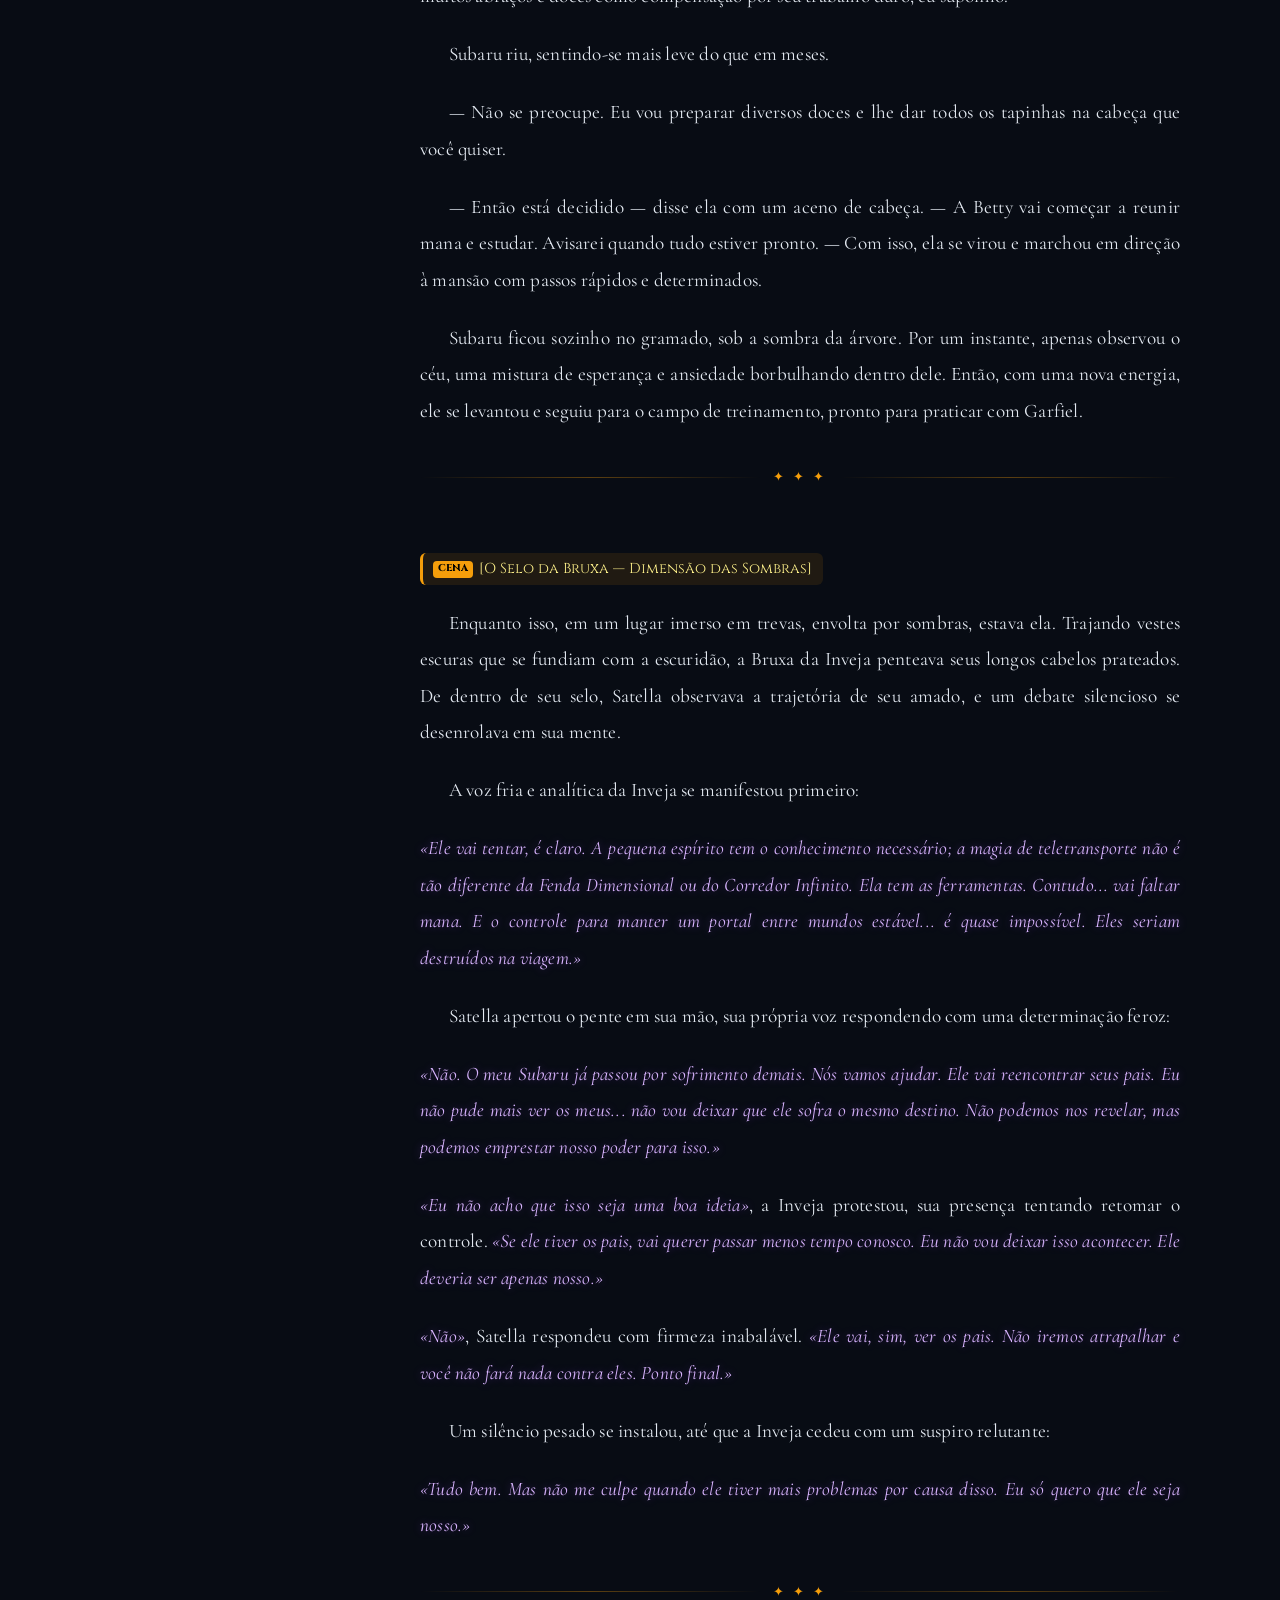
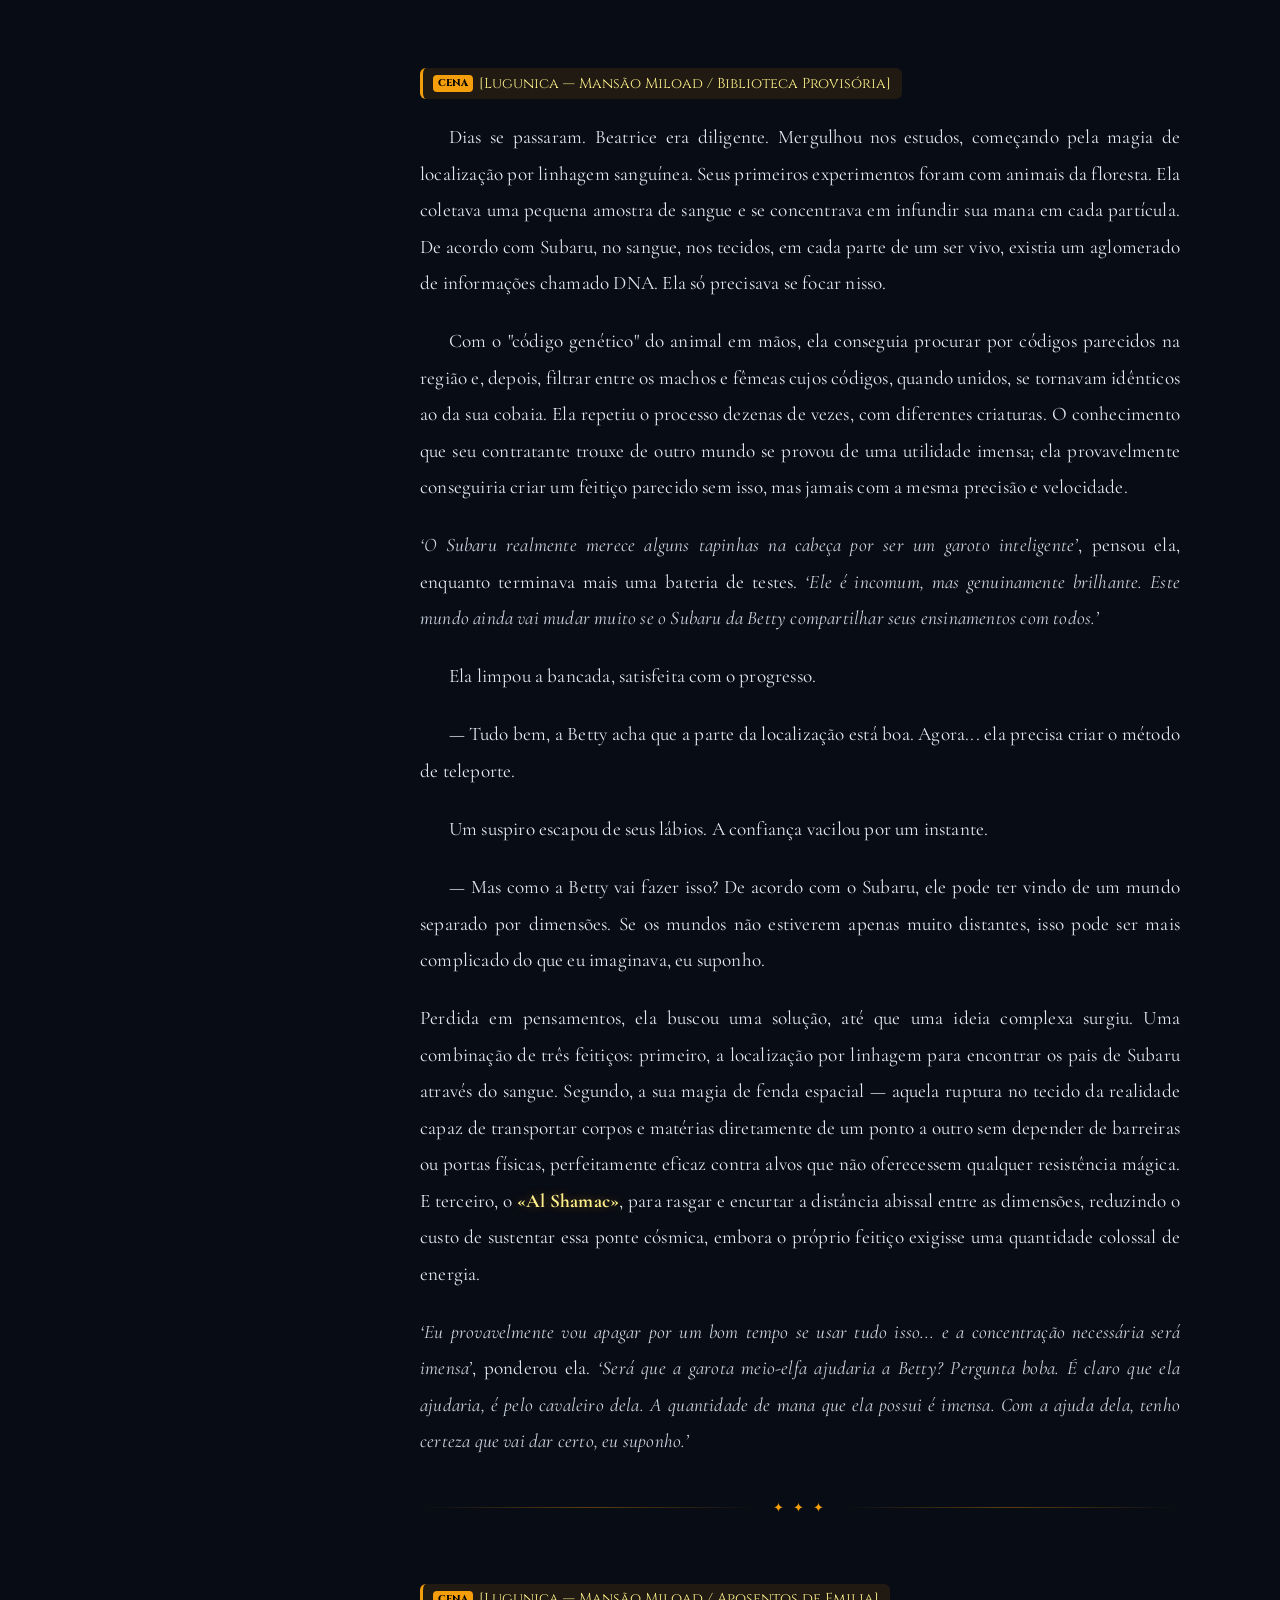
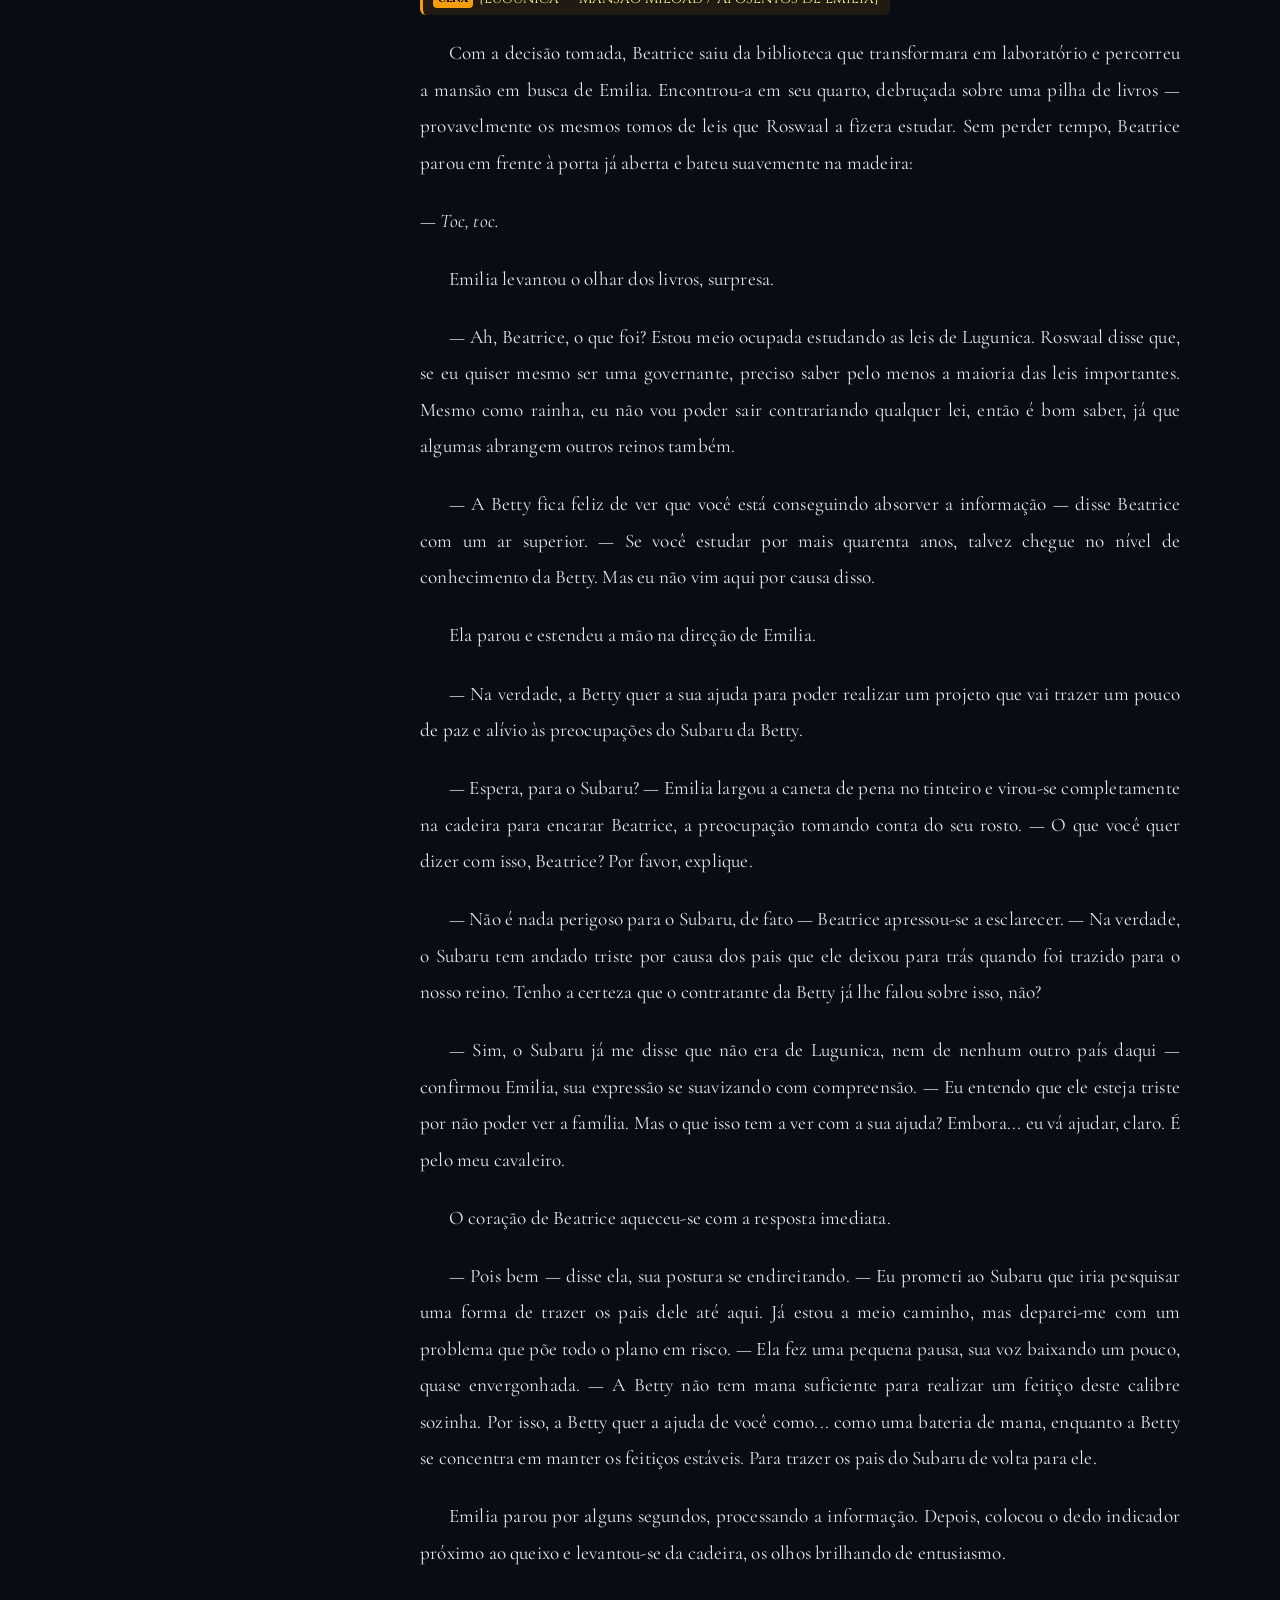
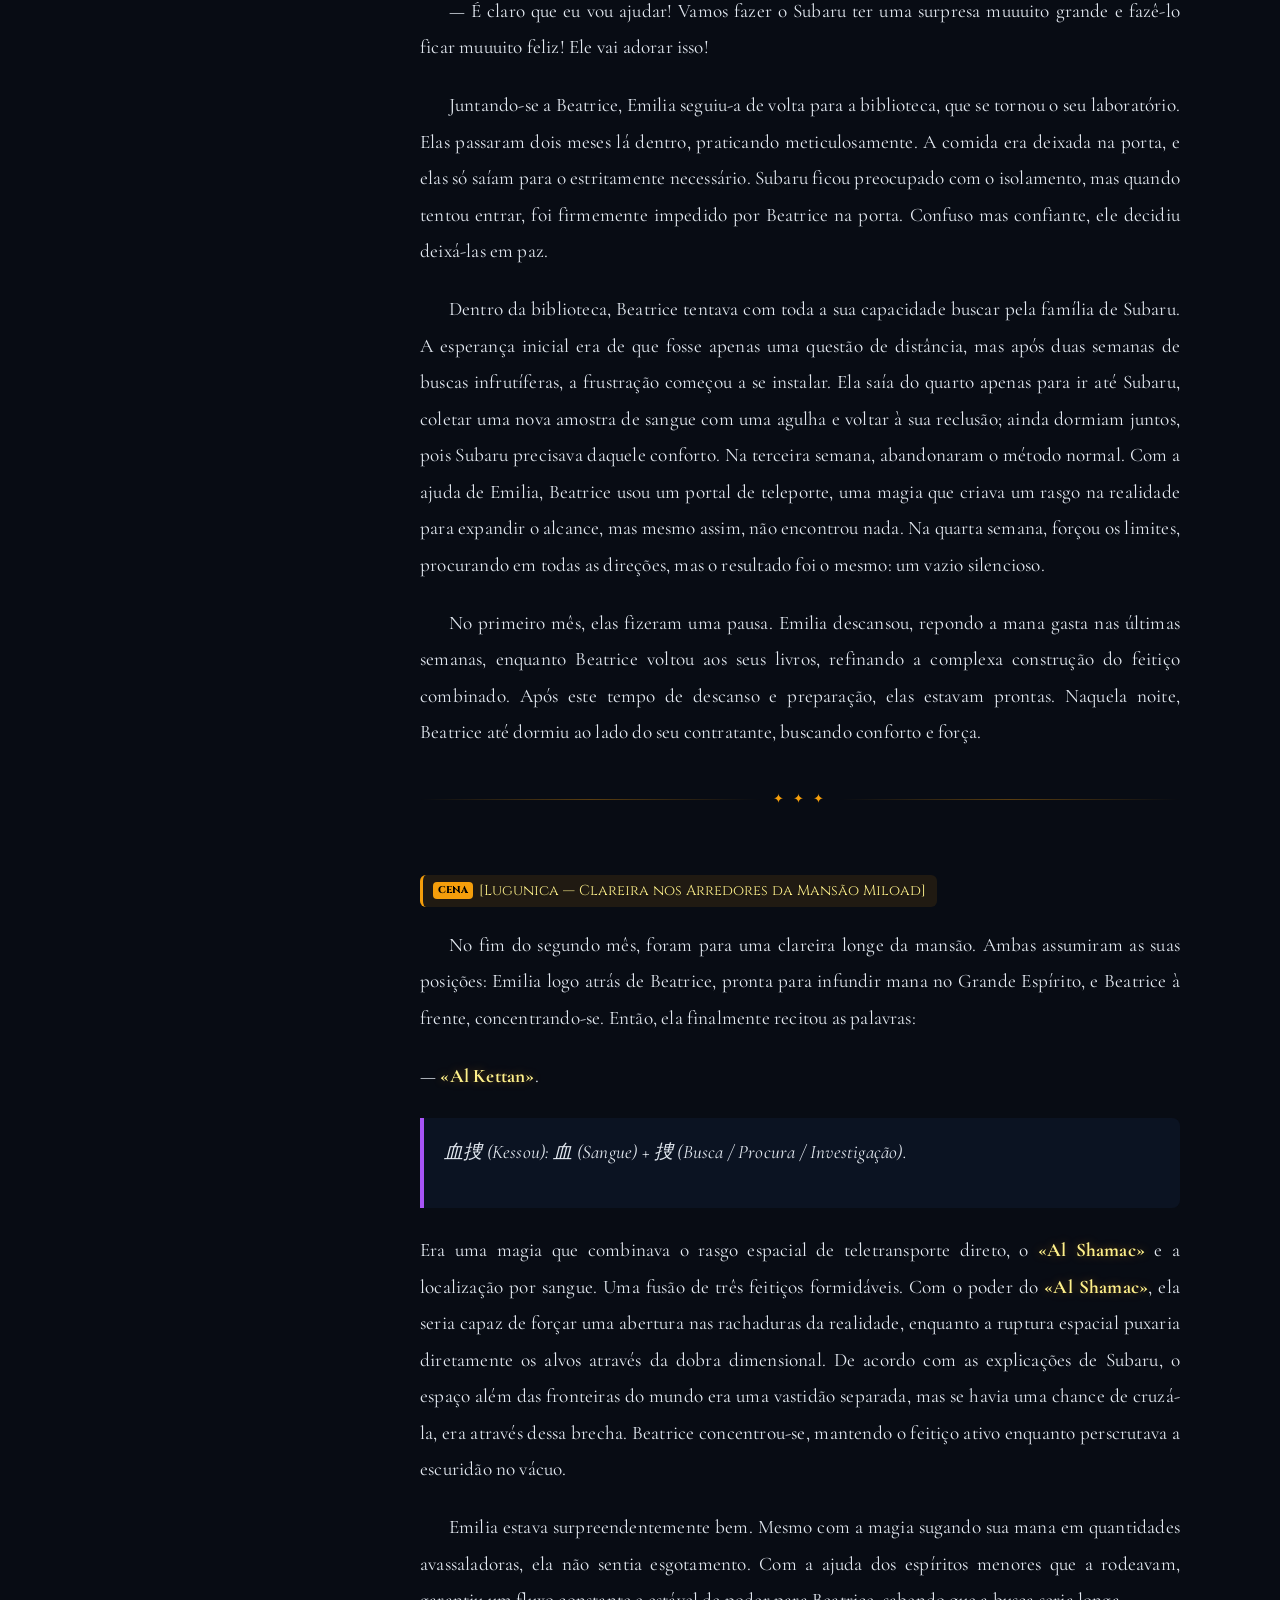
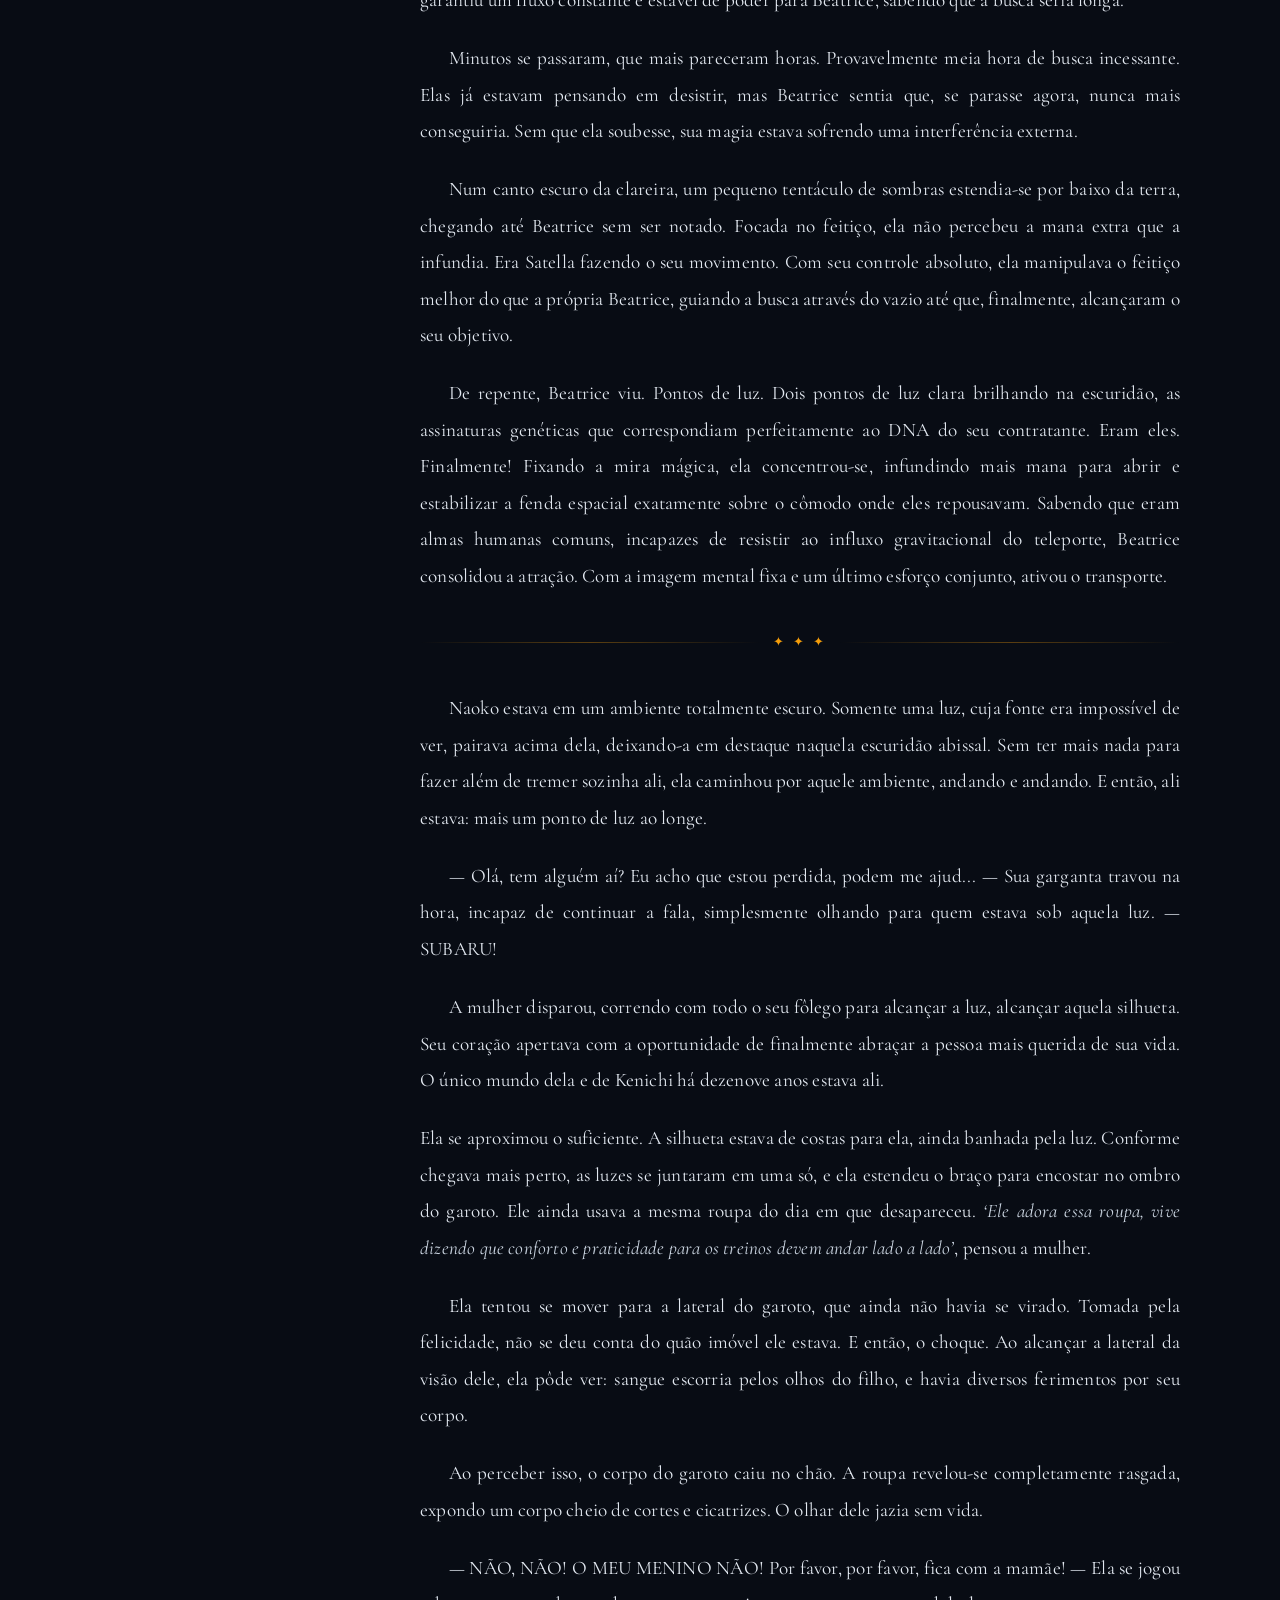
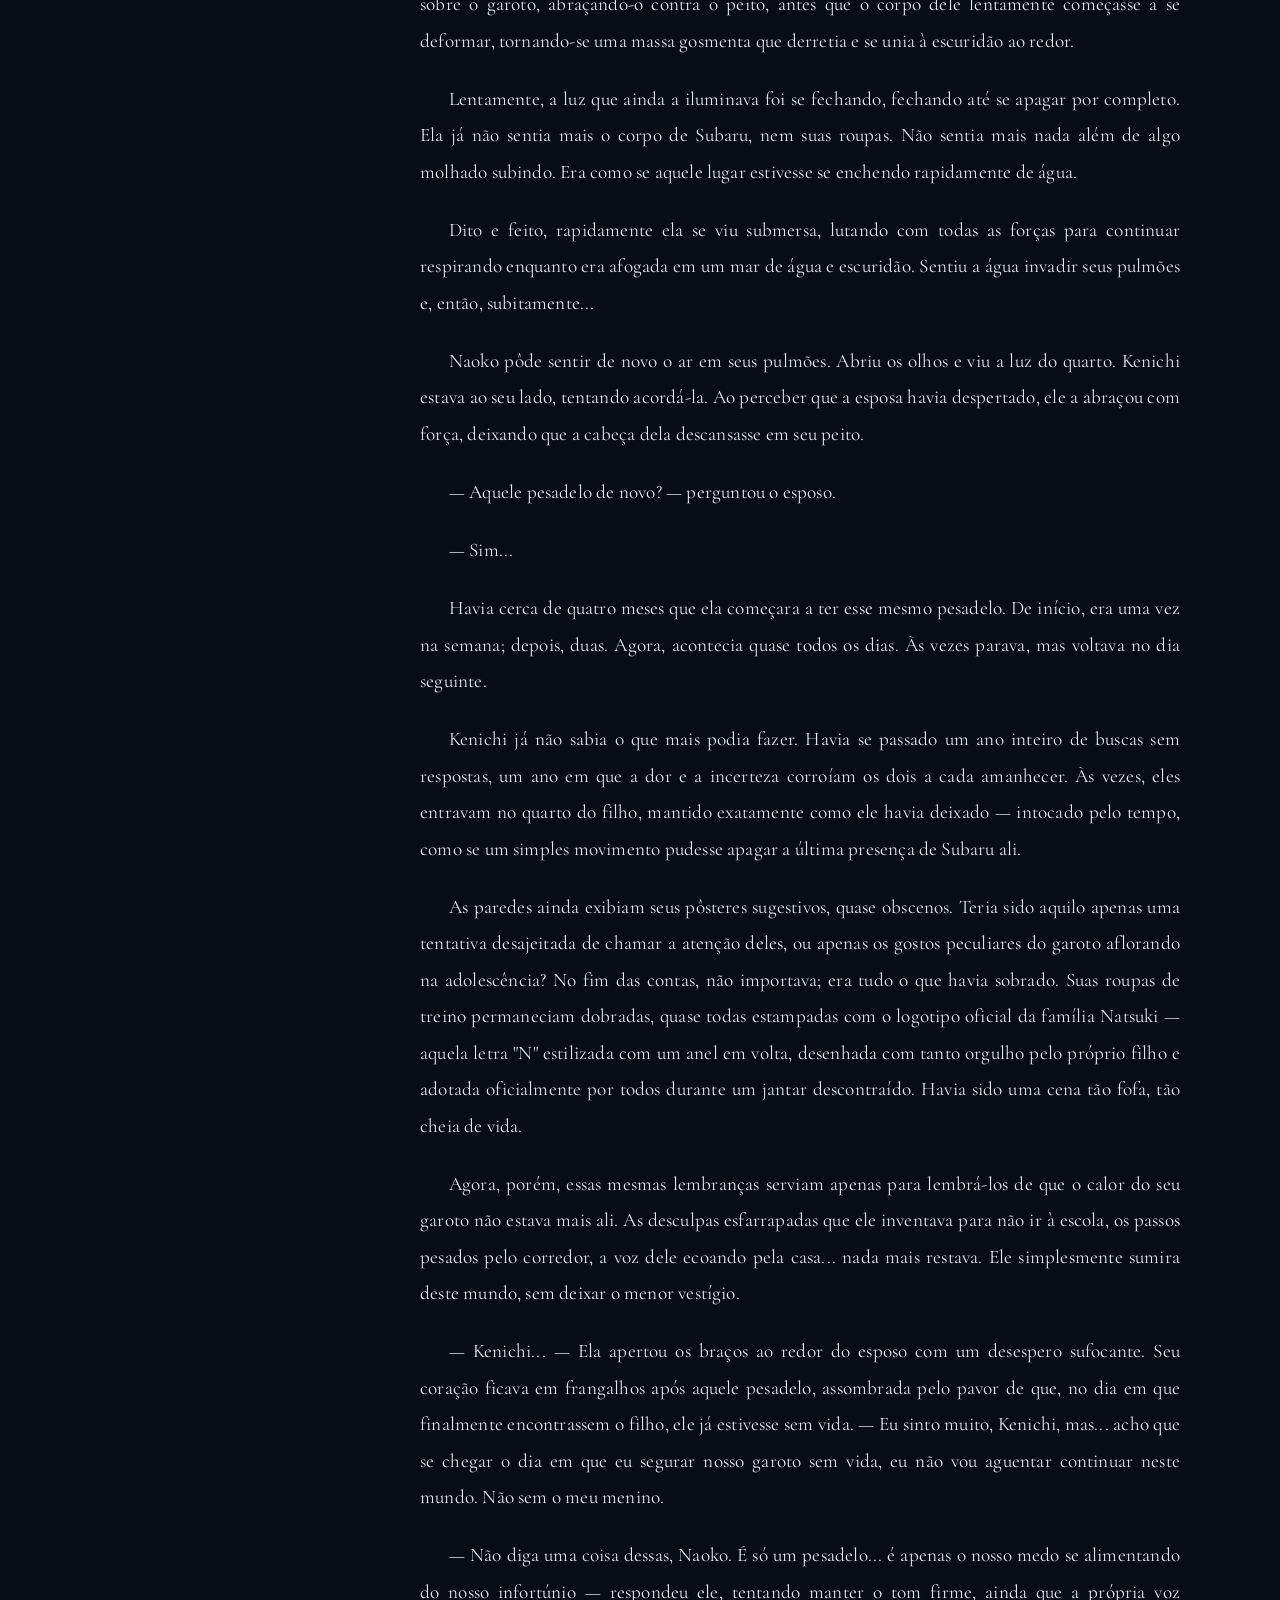
==== commit 477d8f6b: "fix: refatorar topo mobile com CSS Grid anti-colisao e fontes proporcionais via clamp()" ====
--- a/index.html
+++ b/index.html
@@ -14,8 +14,8 @@
   <!-- Favicon: Pleiades Star in SVG -->
   <link rel="icon" href="data:image/svg+xml,<svg xmlns='http://www.w3.org/2000/svg' viewBox='0 0 24 24' fill='%23f59e0b'><path d='M12 2l2.4 6.9 7.1.3-5.5 4.5 1.9 7.1-5.9-4.1-5.9 4.1 1.9-7.1-5.5-4.5 7.1-.3z'/></svg>" />
 
-  <!-- App Stylesheet -->
-  <link rel="stylesheet" href="recursos/app.css" />
+  <!-- App Stylesheet with cache-buster -->
+  <link rel="stylesheet" href="recursos/app.css?v=2.1" />
 </head>
 <body class="theme-night font-md">
   <div class="stars-bg"></div>
@@ -24,28 +24,29 @@
   <div class="sidebar-overlay" id="sidebarOverlay"></div>
 
   <div class="app-container">
-    <!-- Topbar Navigation -->
+    <!-- Topbar Navigation (Grid Layout: Never overlaps!) -->
     <header class="topbar">
-      <!-- 1. Botão do Menu à Esquerda (Sempre visível no mobile) -->
-      <button class="btn-icon sidebar-toggle" id="sidebarToggle" title="Abrir menu de histórias e capítulos">
-        <span class="hamburger-icon">☰</span>
-        <span class="sidebar-toggle-label">Menu</span>
-      </button>
+      <!-- Left: Menu Trigger (Mobile only) -->
+      <div class="topbar-left">
+        <button class="topbar-btn sidebar-toggle" id="sidebarToggle" aria-label="Menu de Capítulos">
+          <span>☰</span>
+        </button>
+      </div>
 
-      <!-- 2. Logo Centralizado -->
-      <div class="brand-section" id="btnBrandHome" title="Voltar ao início">
-        <div class="brand-crest">✦</div>
-        <div class="brand-info">
+      <!-- Center: Brand Emblem & Title -->
+      <div class="brand-center" id="btnBrandHome" title="Voltar ao início">
+        <span class="brand-crest">✦</span>
+        <div class="brand-text">
           <span class="brand-name">CDIANGELL</span>
-          <span class="brand-subtitle">Crônicas de Re:Zero</span>
+          <span class="brand-subtitle desktop-only">Crônicas de Re:Zero</span>
         </div>
       </div>
 
-      <!-- 3. Controles à Direita -->
-      <div class="topbar-controls">
-        <button class="btn-icon desktop-only" id="fontDecBtn" title="Diminuir fonte">A-</button>
-        <button class="btn-icon desktop-only" id="fontIncBtn" title="Aumentar fonte">A+</button>
-        <button class="btn-icon" id="themeToggleBtn" title="Alternar tema visual">🌓</button>
+      <!-- Right: Controls -->
+      <div class="topbar-right">
+        <button class="topbar-btn desktop-only" id="fontDecBtn" title="Diminuir fonte">A-</button>
+        <button class="topbar-btn desktop-only" id="fontIncBtn" title="Aumentar fonte">A+</button>
+        <button class="topbar-btn" id="themeToggleBtn" title="Alternar tema visual">🌓</button>
         <a href="https://archiveofourown.org/users/CDiangell" target="_blank" rel="noopener noreferrer" class="ao3-badge-btn desktop-only" title="Ver perfil no AO3">
           <span>AO3</span>
         </a>
@@ -56,22 +57,22 @@
     <div class="main-wrapper">
       <!-- Sidebar / Drawer -->
       <aside class="sidebar" id="sidebar">
-        <!-- Topo da gaveta mobile com botão fechar -->
+        <!-- Topo da gaveta mobile -->
         <div class="sidebar-close-row">
           <span>✦ MENU DO ARQUIVO</span>
           <button class="sidebar-close-btn" id="sidebarCloseBtn" title="Fechar menu">✕</button>
         </div>
 
-        <!-- Atalhos rápidos dentro da gaveta mobile -->
-        <div class="sidebar-mobile-quick-actions">
-          <a href="https://archiveofourown.org/users/CDiangell" target="_blank" rel="noopener noreferrer" class="sidebar-ao3-link">
+        <!-- Painel de ações rápidas dentro da gaveta -->
+        <div class="drawer-quick-panel">
+          <a href="https://archiveofourown.org/users/CDiangell" target="_blank" rel="noopener noreferrer" class="drawer-ao3-btn">
             <span>🌐</span> Perfil no AO3 (CDiangell)
           </a>
-          <div class="sidebar-font-row">
-            <span style="font-size:0.8rem;color:var(--text-muted);">Tamanho da Letra:</span>
-            <div style="display:flex;gap:0.4rem;">
-              <button class="btn-icon" id="fontDecBtnMobile" style="height:32px;min-width:32px;">A-</button>
-              <button class="btn-icon" id="fontIncBtnMobile" style="height:32px;min-width:32px;">A+</button>
+          <div class="drawer-font-row">
+            <span class="font-label">Tamanho da Letra:</span>
+            <div class="font-btn-group">
+              <button class="font-btn" id="fontDecBtnMobile">A-</button>
+              <button class="font-btn" id="fontIncBtnMobile">A+</button>
             </div>
           </div>
         </div>
@@ -99,8 +100,8 @@
     <span>📋</span> Copiado para a área de transferência!
   </div>
 
-  <!-- Scripts -->
-  <script src="recursos/stories_data.js"></script>
-  <script src="recursos/app.js"></script>
+  <!-- Scripts with cache-busters -->
+  <script src="recursos/stories_data.js?v=2.1"></script>
+  <script src="recursos/app.js?v=2.1"></script>
 </body>
 </html>
--- a/recursos/app.css
+++ b/recursos/app.css
@@ -1,6 +1,6 @@
 /* ==========================================================================
    CDIANGELL - ARQUIVO DE CRÔNICAS & HISTÓRIAS (RE:ZERO THEME)
-   DESIGN RESPONSIVO: DESKTOP & MOBILE-FIRST OPTIMIZED
+   DESIGN RESPONSIVO & PROPORCIONAL: CELULAR, TABLET & COMPUTADOR
    ========================================================================== */
 
 @import url('https://fonts.googleapis.com/css2?family=Cinzel+Decorative:wght@700;900&family=Cinzel:wght@600;700;800&family=Cormorant+Garamond:ital,wght@0,400;0,500;0,600;0,700;1,400;1,600&family=Outfit:wght@300;400;500;600;700&display=swap');
@@ -100,6 +100,7 @@
   color: var(--text-primary);
   font-family: var(--font-sans);
   overflow-x: hidden;
+  width: 100%;
   scroll-behavior: smooth;
   padding-top: env(safe-area-inset-top);
   padding-bottom: env(safe-area-inset-bottom);
@@ -135,15 +136,20 @@
   min-height: 100vh;
   position: relative;
   z-index: 1;
-}
-
-/* Topbar */
+  width: 100%;
+}
+
+/* ==========================================================================
+   TOPBAR: SISTEMA DE GRID ANTI-COLISÃO (NUNCA ENCAVALA)
+   ========================================================================== */
+
 .topbar {
-  display: flex;
-  align-items: center;
-  justify-content: space-between;
-  padding: 0.65rem 1.25rem;
-  background-color: rgba(15, 21, 35, 0.88);
+  display: grid;
+  grid-template-columns: 44px 1fr 44px;
+  align-items: center;
+  height: 56px;
+  padding: 0 0.85rem;
+  background-color: rgba(10, 15, 26, 0.94);
   backdrop-filter: blur(16px);
   -webkit-backdrop-filter: blur(16px);
   border-bottom: 1px solid var(--border-subtle);
@@ -153,10 +159,17 @@
   gap: 0.5rem;
 }
 
-.brand-section {
-  display: flex;
-  align-items: center;
-  gap: 0.75rem;
+.topbar-left {
+  display: flex;
+  align-items: center;
+  justify-content: flex-start;
+}
+
+.brand-center {
+  display: flex;
+  align-items: center;
+  justify-content: center;
+  gap: 0.5rem;
   text-decoration: none;
   color: inherit;
   cursor: pointer;
@@ -164,80 +177,84 @@
 }
 
 .brand-crest {
-  width: 38px;
-  height: 38px;
-  min-width: 38px;
-  border-radius: 9px;
+  width: 34px;
+  height: 34px;
+  min-width: 34px;
+  border-radius: 8px;
   background: linear-gradient(135deg, #f59e0b, #9333ea);
   display: flex;
   align-items: center;
   justify-content: center;
-  box-shadow: 0 0 14px var(--border-glow);
+  box-shadow: 0 0 12px var(--border-glow);
   font-family: var(--font-royal);
-  font-size: 1.2rem;
+  font-size: 1.1rem;
   font-weight: 900;
   color: #fff;
   border: 1px solid rgba(255, 255, 255, 0.2);
 }
 
-.brand-info {
+.brand-text {
   display: flex;
   flex-direction: column;
+  align-items: flex-start;
   min-width: 0;
 }
 
 .brand-name {
   font-family: var(--font-royal);
-  font-size: 1.05rem;
+  font-size: clamp(0.95rem, 3.5vw, 1.15rem);
   font-weight: 700;
   letter-spacing: 1.5px;
   background: linear-gradient(to right, #fef08a, #f59e0b, #e9d5ff);
   -webkit-background-clip: text;
   -webkit-text-fill-color: transparent;
   white-space: nowrap;
-  overflow: hidden;
-  text-overflow: ellipsis;
 }
 
 .brand-subtitle {
-  font-size: 0.68rem;
+  font-size: 0.65rem;
   letter-spacing: 0.8px;
   color: var(--text-muted);
   text-transform: uppercase;
   white-space: nowrap;
-  overflow: hidden;
-  text-overflow: ellipsis;
-}
-
-.topbar-controls {
-  display: flex;
-  align-items: center;
-  gap: 0.5rem;
-  flex-shrink: 0;
-}
-
-.btn-icon {
+}
+
+.topbar-right {
+  display: flex;
+  align-items: center;
+  justify-content: flex-end;
+  gap: 0.4rem;
+}
+
+.topbar-btn {
   background: var(--bg-surface-elevated);
   border: 1px solid var(--border-subtle);
   color: var(--text-secondary);
+  width: 38px;
+  height: 38px;
   min-width: 38px;
-  height: 38px;
-  padding: 0 0.5rem;
   border-radius: 8px;
   display: flex;
   align-items: center;
   justify-content: center;
   cursor: pointer;
   transition: all 0.2s ease;
-  font-size: 0.88rem;
+  font-size: 0.92rem;
   font-weight: 600;
 }
 
-.btn-icon:hover {
+.topbar-btn:hover, .topbar-btn:active {
   color: var(--accent-gold);
   border-color: var(--accent-gold);
   background: var(--bg-hover);
   box-shadow: 0 0 10px var(--border-glow);
+}
+
+.sidebar-toggle {
+  background: linear-gradient(135deg, rgba(245, 158, 11, 0.2), rgba(168, 85, 247, 0.15));
+  border-color: rgba(245, 158, 11, 0.4);
+  color: var(--accent-gold-light);
+  font-size: 1.1rem;
 }
 
 .ao3-badge-btn {
@@ -264,21 +281,23 @@
   color: #fff;
 }
 
-/* Mobile Sidebar Drawer Toggle */
-.sidebar-toggle {
-  display: none;
-  font-size: 1.15rem;
-}
-
-/* Layout Grid */
+/* Visibilidade Desktop/Mobile */
+.desktop-only {
+  display: none !important;
+}
+
+/* ==========================================================================
+   LAYOUT PRINCIPAL & GAVETA LATERAL (DRAWER)
+   ========================================================================== */
+
 .main-wrapper {
-  display: grid;
-  grid-template-columns: 320px 1fr;
+  display: flex;
+  flex-direction: column;
   flex: 1;
-  min-height: calc(100vh - 60px);
-}
-
-/* Backdrop Overlay for Mobile */
+  min-height: calc(100vh - 56px);
+  width: 100%;
+}
+
 .sidebar-overlay {
   display: none;
   position: fixed;
@@ -286,10 +305,10 @@
   left: 0;
   width: 100vw;
   height: 100vh;
-  background: rgba(0, 0, 0, 0.65);
-  backdrop-filter: blur(4px);
-  -webkit-backdrop-filter: blur(4px);
-  z-index: 80;
+  background: rgba(0, 0, 0, 0.75);
+  backdrop-filter: blur(5px);
+  -webkit-backdrop-filter: blur(5px);
+  z-index: 90;
   opacity: 0;
   pointer-events: none;
   transition: opacity 0.3s ease;
@@ -301,31 +320,40 @@
   pointer-events: auto;
 }
 
-/* Sidebar */
 .sidebar {
+  position: fixed;
+  top: 0;
+  left: -320px;
+  width: min(85vw, 310px);
+  height: 100vh;
+  max-height: 100vh;
   background: var(--bg-surface);
   border-right: 1px solid var(--border-subtle);
-  padding: 1.25rem;
+  padding: 1.2rem 1rem;
   overflow-y: auto;
-  max-height: calc(100vh - 60px);
-  position: sticky;
-  top: 60px;
+  z-index: 100;
+  transition: left 0.3s cubic-bezier(0.16, 1, 0.3, 1);
+  box-shadow: 6px 0 25px rgba(0, 0, 0, 0.6);
   display: flex;
   flex-direction: column;
 }
 
+.sidebar.open {
+  left: 0;
+}
+
 .sidebar-close-row {
-  display: none;
+  display: flex;
   justify-content: space-between;
   align-items: center;
-  padding-bottom: 1rem;
-  margin-bottom: 1rem;
+  padding-bottom: 0.85rem;
+  margin-bottom: 0.85rem;
   border-bottom: 1px solid var(--border-subtle);
 }
 
 .sidebar-close-row span {
   font-family: var(--font-royal);
-  font-size: 0.95rem;
+  font-size: 0.88rem;
   color: var(--accent-gold);
 }
 
@@ -340,20 +368,76 @@
   display: flex;
   align-items: center;
   justify-content: center;
-  font-size: 1rem;
+  font-size: 1.1rem;
+}
+
+.drawer-quick-panel {
+  display: flex;
+  flex-direction: column;
+  gap: 0.6rem;
+  padding-bottom: 0.85rem;
+  margin-bottom: 1rem;
+  border-bottom: 1px solid var(--border-subtle);
+}
+
+.drawer-ao3-btn {
+  display: flex;
+  align-items: center;
+  justify-content: center;
+  gap: 0.45rem;
+  padding: 0.55rem 0.8rem;
+  background: linear-gradient(135deg, rgba(168, 85, 247, 0.2), rgba(244, 63, 94, 0.2));
+  border: 1px solid rgba(168, 85, 247, 0.4);
+  border-radius: 8px;
+  color: #fca5a5;
+  text-decoration: none;
+  font-size: 0.82rem;
+  font-weight: 600;
+  text-align: center;
+}
+
+.drawer-font-row {
+  display: flex;
+  align-items: center;
+  justify-content: space-between;
+  padding: 0.4rem 0.6rem;
+  background: var(--bg-surface-elevated);
+  border-radius: 8px;
+  border: 1px solid var(--border-subtle);
+}
+
+.font-label {
+  font-size: 0.78rem;
+  color: var(--text-muted);
+}
+
+.font-btn-group {
+  display: flex;
+  gap: 0.35rem;
+}
+
+.font-btn {
+  background: var(--bg-surface);
+  border: 1px solid var(--border-subtle);
+  color: var(--text-primary);
+  width: 32px;
+  height: 32px;
+  border-radius: 6px;
+  font-weight: 700;
+  cursor: pointer;
 }
 
 .sidebar-section {
-  margin-bottom: 1.5rem;
+  margin-bottom: 1.25rem;
 }
 
 .sidebar-heading {
   font-family: var(--font-display);
-  font-size: 0.78rem;
+  font-size: 0.75rem;
   text-transform: uppercase;
-  letter-spacing: 1.5px;
+  letter-spacing: 1.2px;
   color: var(--accent-gold);
-  margin-bottom: 0.75rem;
+  margin-bottom: 0.65rem;
   display: flex;
   align-items: center;
   justify-content: space-between;
@@ -363,26 +447,21 @@
   background: var(--bg-surface-elevated);
   padding: 0.1rem 0.45rem;
   border-radius: 999px;
-  font-size: 0.68rem;
+  font-size: 0.65rem;
   color: var(--text-muted);
 }
 
 .nav-story-group {
-  margin-bottom: 0.85rem;
+  margin-bottom: 0.75rem;
   background: var(--bg-surface-elevated);
   border-radius: 10px;
   border: 1px solid var(--border-subtle);
   overflow: hidden;
-  transition: border-color 0.2s ease;
-}
-
-.nav-story-group:hover {
-  border-color: rgba(245, 158, 11, 0.3);
 }
 
 .story-header-btn {
   width: 100%;
-  padding: 0.75rem 0.9rem;
+  padding: 0.7rem 0.85rem;
   background: transparent;
   border: none;
   color: var(--text-primary);
@@ -391,41 +470,32 @@
   justify-content: space-between;
   cursor: pointer;
   font-family: var(--font-display);
-  font-size: 0.86rem;
+  font-size: 0.84rem;
   font-weight: 700;
   text-align: left;
   line-height: 1.35;
 }
 
-.story-header-btn:hover {
-  background: var(--bg-hover);
-}
-
 .story-chapter-list {
-  padding: 0.25rem 0.5rem 0.6rem 0.5rem;
+  padding: 0.2rem 0.45rem 0.5rem 0.45rem;
 }
 
 .chapter-btn {
   width: 100%;
-  padding: 0.55rem 0.75rem;
+  padding: 0.55rem 0.7rem;
   background: transparent;
   border: 1px solid transparent;
   border-radius: 6px;
   color: var(--text-secondary);
-  font-size: 0.82rem;
-  display: flex;
-  align-items: center;
-  gap: 0.5rem;
+  font-size: 0.8rem;
+  display: flex;
+  align-items: center;
+  gap: 0.45rem;
   text-align: left;
   cursor: pointer;
   transition: all 0.15s ease;
-  margin-bottom: 0.25rem;
-  line-height: 1.4;
-}
-
-.chapter-btn:hover {
-  background: var(--bg-hover);
-  color: var(--text-primary);
+  margin-bottom: 0.2rem;
+  line-height: 1.35;
 }
 
 .chapter-btn.active {
@@ -437,25 +507,19 @@
 
 .nav-link-btn {
   width: 100%;
-  padding: 0.65rem 0.85rem;
+  padding: 0.65rem 0.8rem;
   background: var(--bg-surface-elevated);
   border: 1px solid var(--border-subtle);
   border-radius: 8px;
   color: var(--text-secondary);
-  font-size: 0.84rem;
+  font-size: 0.82rem;
   font-weight: 500;
   display: flex;
   align-items: center;
-  gap: 0.6rem;
+  gap: 0.5rem;
   cursor: pointer;
-  margin-bottom: 0.45rem;
+  margin-bottom: 0.4rem;
   transition: all 0.2s ease;
-}
-
-.nav-link-btn:hover {
-  background: var(--bg-hover);
-  color: var(--accent-gold);
-  border-color: var(--accent-gold);
 }
 
 .nav-link-btn.active {
@@ -465,38 +529,39 @@
   font-weight: 600;
 }
 
-/* Área de Conteúdo */
+/* ==========================================================================
+   ÁREA DE LEITURA
+   ========================================================================== */
+
 .content-area {
-  padding: 2.5rem 2.5rem;
-  overflow-y: auto;
+  padding: 1.5rem 1rem 5rem 1rem;
+  width: 100%;
   max-width: 1050px;
   margin: 0 auto;
-  width: 100%;
-}
-
-/* Cabeçalho do Leitor */
+}
+
 .reader-header {
-  margin-bottom: 2rem;
-  padding-bottom: 1.5rem;
+  margin-bottom: 1.5rem;
+  padding-bottom: 1.25rem;
   border-bottom: 1px solid var(--border-subtle);
 }
 
 .story-badge-row {
   display: flex;
   flex-wrap: wrap;
-  gap: 0.45rem;
-  margin-bottom: 0.85rem;
+  gap: 0.35rem;
+  margin-bottom: 0.75rem;
 }
 
 .badge {
   display: inline-flex;
   align-items: center;
-  gap: 0.35rem;
-  padding: 0.25rem 0.65rem;
+  gap: 0.3rem;
+  padding: 0.22rem 0.55rem;
   border-radius: 6px;
-  font-size: 0.73rem;
+  font-size: clamp(0.68rem, 2.8vw, 0.74rem);
   font-weight: 600;
-  letter-spacing: 0.4px;
+  line-height: 1.3;
 }
 
 .badge-fandom { background: rgba(56, 189, 248, 0.15); color: #7dd3fc; border: 1px solid rgba(56, 189, 248, 0.3); }
@@ -505,40 +570,40 @@
 
 .reader-title-area h1 {
   font-family: var(--font-royal);
-  font-size: 2.2rem;
-  line-height: 1.25;
+  font-size: clamp(1.45rem, 5.2vw, 2.3rem);
+  line-height: 1.22;
   margin-bottom: 0.35rem;
   background: linear-gradient(to right, #ffffff, #fef08a, #cbd5e1);
   -webkit-background-clip: text;
   -webkit-text-fill-color: transparent;
-  word-break: break-word;
+  word-break: normal;
+  overflow-wrap: break-word;
 }
 
 .reader-title-area h2 {
   font-family: var(--font-display);
-  font-size: 1.3rem;
+  font-size: clamp(1rem, 3.8vw, 1.3rem);
   color: var(--accent-gold);
   font-weight: 600;
-  word-break: break-word;
-}
-
-/* Barra de Ações */
+  word-break: normal;
+  overflow-wrap: break-word;
+}
+
+/* Barra de Ações (Modos & Botão Copiar) */
 .action-toolbar {
   display: flex;
-  align-items: center;
-  justify-content: space-between;
-  flex-wrap: wrap;
-  gap: 0.85rem;
-  margin-top: 1.5rem;
-  padding: 0.75rem 1rem;
+  flex-direction: column;
+  gap: 0.75rem;
+  margin-top: 1.25rem;
+  padding: 0.75rem;
   background: var(--bg-surface);
   border: 1px solid var(--border-subtle);
   border-radius: 12px;
-  box-shadow: 0 4px 20px rgba(0, 0, 0, 0.25);
 }
 
 .view-tabs {
   display: flex;
+  width: 100%;
   background: var(--bg-surface-elevated);
   padding: 0.25rem;
   border-radius: 8px;
@@ -546,7 +611,9 @@
 }
 
 .view-tab {
-  padding: 0.45rem 0.85rem;
+  flex: 1;
+  text-align: center;
+  padding: 0.5rem 0.5rem;
   background: transparent;
   border: none;
   color: var(--text-muted);
@@ -554,7 +621,6 @@
   font-weight: 600;
   border-radius: 6px;
   cursor: pointer;
-  transition: all 0.15s ease;
 }
 
 .view-tab.active {
@@ -564,10 +630,11 @@
 }
 
 .ao3-copy-button {
+  width: 100%;
   background: linear-gradient(135deg, #f59e0b, #d97706);
   color: #000;
   border: none;
-  padding: 0.55rem 1.15rem;
+  padding: 0.65rem 1rem;
   border-radius: 8px;
   font-weight: 700;
   font-size: 0.86rem;
@@ -576,18 +643,11 @@
   justify-content: center;
   gap: 0.45rem;
   cursor: pointer;
-  transition: all 0.2s ease;
   box-shadow: 0 2px 12px rgba(245, 158, 11, 0.35);
-  min-height: 40px;
-}
-
-.ao3-copy-button:hover {
-  background: linear-gradient(135deg, #fbbf24, #f59e0b);
-  box-shadow: 0 0 18px rgba(245, 158, 11, 0.6);
-  transform: translateY(-1px);
-}
-
-/* Corpo do Leitor */
+  min-height: 42px;
+}
+
+/* Texto de Leitura */
 .reader-body {
   max-width: var(--reader-max-width);
   margin: 0 auto;
@@ -595,15 +655,15 @@
   font-size: var(--reader-font-size);
   line-height: var(--reader-line-height);
   color: var(--text-book);
-  padding: 1.5rem 0;
+  padding: 1rem 0;
   word-wrap: break-word;
 }
 
 .reader-body p {
-  margin-bottom: 1.45rem;
-  text-indent: 1.6rem;
-  text-align: justify;
-  letter-spacing: 0.012em;
+  margin-bottom: 1.35rem;
+  text-indent: 1.2rem;
+  text-align: left;
+  letter-spacing: 0.01em;
 }
 
 .reader-body p:has(> em:first-child),
@@ -615,8 +675,7 @@
   display: flex;
   align-items: center;
   justify-content: center;
-  margin: 2.5rem 0;
-  position: relative;
+  margin: 2.25rem 0;
 }
 
 .scene-break::before, .scene-break::after {
@@ -627,7 +686,7 @@
 }
 
 .star-icon {
-  padding: 0 0.85rem;
+  padding: 0 0.75rem;
   color: var(--accent-gold);
   font-size: 0.8rem;
   letter-spacing: 3px;
@@ -636,16 +695,15 @@
 .scene-tag {
   display: inline-flex;
   align-items: center;
-  gap: 0.45rem;
+  gap: 0.4rem;
   font-family: var(--font-display);
-  font-size: 0.9rem;
+  font-size: clamp(0.8rem, 3.2vw, 0.9rem);
   color: var(--accent-gold-light);
   background: rgba(245, 158, 11, 0.1);
-  padding: 0.35rem 0.75rem;
+  padding: 0.35rem 0.65rem;
   border-radius: 6px;
   border-left: 3px solid var(--accent-gold);
-  margin: 2rem 0 1.25rem 0;
-  letter-spacing: 0.4px;
+  margin: 1.75rem 0 1.25rem 0;
   line-height: 1.4;
   word-break: break-word;
 }
@@ -660,7 +718,6 @@
   flex-shrink: 0;
 }
 
-/* Destaques Especiais */
 .magic-spell {
   color: var(--accent-gold-light);
   text-shadow: 0 0 10px rgba(245, 158, 11, 0.4);
@@ -679,8 +736,8 @@
 }
 
 .scroll-quote {
-  margin: 1.75rem 0;
-  padding: 1.1rem 1.4rem;
+  margin: 1.5rem 0;
+  padding: 1rem 1.25rem;
   background: rgba(15, 23, 42, 0.65);
   border-left: 4px solid var(--accent-purple);
   border-radius: 0 8px 8px 0;
@@ -688,24 +745,26 @@
   color: #e2e8f0;
 }
 
-/* AO3 HTML Code View */
 .ao3-code-view {
   background: var(--bg-surface);
   border: 1px solid var(--border-subtle);
   border-radius: 12px;
-  padding: 1.25rem;
+  padding: 1rem;
   font-family: var(--font-mono);
-  font-size: 0.84rem;
-  line-height: 1.65;
+  font-size: 0.82rem;
+  line-height: 1.6;
   color: #94a3b8;
-  max-height: 700px;
+  max-height: 600px;
   overflow-y: auto;
   overflow-x: auto;
   white-space: pre-wrap;
   word-break: break-word;
 }
 
-/* Mapa */
+/* ==========================================================================
+   MAPA & GLOSSÁRIO
+   ========================================================================== */
+
 .map-view-container {
   display: flex;
   flex-direction: column;
@@ -716,8 +775,7 @@
   background: var(--bg-surface);
   border: 1px solid var(--border-subtle);
   border-radius: 12px;
-  padding: 1rem;
-  box-shadow: 0 8px 30px rgba(0, 0, 0, 0.4);
+  padding: 0.85rem;
 }
 
 .map-image-wrapper {
@@ -725,7 +783,6 @@
   border-radius: 8px;
   border: 1px solid var(--border-subtle);
   cursor: zoom-in;
-  position: relative;
 }
 
 .map-image-wrapper img {
@@ -736,91 +793,104 @@
 
 .map-legend-grid {
   display: grid;
-  grid-template-columns: repeat(auto-fit, minmax(220px, 1fr));
-  gap: 0.85rem;
-  margin-top: 1.25rem;
+  grid-template-columns: repeat(auto-fit, minmax(200px, 1fr));
+  gap: 0.75rem;
+  margin-top: 1rem;
 }
 
 .legend-box {
   background: var(--bg-surface-elevated);
-  padding: 0.9rem;
+  padding: 0.85rem;
   border-radius: 8px;
   border: 1px solid var(--border-subtle);
 }
 
 .legend-box h4 {
   font-family: var(--font-display);
-  font-size: 0.92rem;
+  font-size: 0.9rem;
   color: var(--accent-gold);
-  margin-bottom: 0.35rem;
+  margin-bottom: 0.3rem;
 }
 
 .legend-box p {
-  font-size: 0.8rem;
+  font-size: 0.78rem;
   color: var(--text-secondary);
-  line-height: 1.5;
-}
-
-/* Glossário */
+  line-height: 1.45;
+}
+
 .glossary-search-bar {
   width: 100%;
-  padding: 0.85rem 1.15rem;
+  padding: 0.8rem 1rem;
   background: var(--bg-surface);
   border: 1px solid var(--border-subtle);
   border-radius: 10px;
   color: var(--text-primary);
-  font-size: 0.92rem;
-  margin-bottom: 1.25rem;
+  font-size: 0.9rem;
+  margin-bottom: 1rem;
   outline: none;
-  transition: border-color 0.2s ease;
-}
-
-.glossary-search-bar:focus {
-  border-color: var(--accent-gold);
-  box-shadow: 0 0 12px var(--border-glow);
 }
 
 .glossary-grid {
   display: grid;
-  grid-template-columns: repeat(auto-fit, minmax(280px, 1fr));
-  gap: 0.75rem;
+  grid-template-columns: 1fr;
+  gap: 0.6rem;
 }
 
 .glossary-card {
   background: var(--bg-surface);
   border: 1px solid var(--border-subtle);
-  border-radius: 10px;
-  padding: 0.85rem 1.1rem;
+  border-radius: 8px;
+  padding: 0.75rem 1rem;
   display: flex;
   align-items: center;
   justify-content: space-between;
   gap: 0.75rem;
-  transition: all 0.15s ease;
-}
-
-.glossary-card:hover {
-  border-color: rgba(245, 158, 11, 0.4);
-  background: var(--bg-hover);
 }
 
 .rezero-term {
   color: #7dd3fc;
   font-weight: 600;
-  font-size: 0.95rem;
+  font-size: 0.92rem;
 }
 
 .terra-term {
   color: var(--accent-gold-light);
   font-weight: 500;
-  font-size: 0.88rem;
+  font-size: 0.85rem;
   text-align: right;
 }
 
-/* Toast */
+/* Floating Mobile Menu Button */
+.floating-mobile-menu {
+  display: flex;
+  position: fixed;
+  bottom: 1.5rem;
+  right: 1.25rem;
+  background: linear-gradient(135deg, #f59e0b, #9333ea);
+  color: #fff;
+  border: 1px solid rgba(255, 255, 255, 0.25);
+  border-radius: 999px;
+  padding: 0.7rem 1.15rem;
+  font-family: var(--font-display);
+  font-size: 0.84rem;
+  font-weight: 700;
+  letter-spacing: 0.5px;
+  box-shadow: 0 6px 20px rgba(245, 158, 11, 0.45);
+  z-index: 70;
+  cursor: pointer;
+  align-items: center;
+  gap: 0.4rem;
+}
+
+.floating-mobile-menu:active {
+  transform: scale(0.95);
+}
+
 .toast-msg {
   position: fixed;
   bottom: 1.5rem;
-  right: 1.5rem;
+  right: 1rem;
+  left: 1rem;
   background: linear-gradient(135deg, #10b981, #059669);
   color: #fff;
   padding: 0.75rem 1.25rem;
@@ -830,6 +900,7 @@
   font-size: 0.85rem;
   display: flex;
   align-items: center;
+  justify-content: center;
   gap: 0.5rem;
   z-index: 9999;
   transform: translateY(100px);
@@ -843,243 +914,95 @@
 }
 
 /* ==========================================================================
-   ESPECIFICAÇÕES MOBILE (CELULARES & TABLETS)
+   DESKTOP ADAPTATIONS (Telas > 900px)
    ========================================================================== */
 
-@media (max-width: 900px) {
+@media (min-width: 901px) {
+  .topbar {
+    grid-template-columns: auto 1fr auto;
+    padding: 0 2rem;
+    height: 64px;
+  }
+
+  .topbar-left {
+    display: none;
+  }
+
+  .brand-center {
+    justify-content: flex-start;
+  }
+
+  .brand-crest {
+    width: 40px;
+    height: 40px;
+    font-size: 1.3rem;
+  }
+
+  .brand-name {
+    font-size: 1.2rem;
+  }
+
+  .brand-subtitle {
+    display: block;
+  }
+
+  .desktop-only {
+    display: flex !important;
+  }
+
   .main-wrapper {
-    grid-template-columns: 1fr;
-  }
-
-  .sidebar-toggle {
-    display: flex;
+    display: grid;
+    grid-template-columns: 320px 1fr;
+    min-height: calc(100vh - 64px);
   }
 
   .sidebar {
-    position: fixed;
-    top: 0;
-    left: -320px;
-    width: 295px;
-    height: 100vh;
-    max-height: 100vh;
-    z-index: 90;
-    transition: left 0.3s cubic-bezier(0.16, 1, 0.3, 1);
-    box-shadow: 6px 0 25px rgba(0, 0, 0, 0.6);
-    border-right: 1px solid var(--border-subtle);
-    padding: 1.25rem 1rem;
-  }
-
-  .sidebar.open {
+    position: sticky;
+    top: 64px;
     left: 0;
-  }
-
-  .sidebar-close-row {
-    display: flex;
+    width: 320px;
+    height: calc(100vh - 64px);
+    box-shadow: none;
+    z-index: 10;
+  }
+
+  .sidebar-close-row,
+  .drawer-quick-panel,
+  .floating-mobile-menu {
+    display: none !important;
   }
 
   .content-area {
-    padding: 1.5rem 1.15rem;
-  }
-
-  .reader-title-area h1 {
-    font-size: 1.75rem;
-  }
-
-  .reader-title-area h2 {
-    font-size: 1.15rem;
-  }
-
-  .reader-body {
-    padding: 1rem 0;
+    padding: 2.5rem 3rem;
+  }
+
+  .action-toolbar {
+    flex-direction: row;
+    align-items: center;
+    justify-content: space-between;
+    padding: 0.85rem 1.15rem;
+  }
+
+  .view-tabs {
+    width: auto;
+  }
+
+  .ao3-copy-button {
+    width: auto;
   }
 
   .reader-body p {
-    text-indent: 1.1rem;
-    margin-bottom: 1.35rem;
-    text-align: left; /* No mobile, texto alinhado à esquerda evita rios de espaço em branco */
-  }
-
-  .action-toolbar {
-    flex-direction: column;
-    align-items: stretch;
-    gap: 0.75rem;
-  }
-
-  .view-tabs {
-    width: 100%;
-    justify-content: center;
-  }
-
-  .view-tab {
-    flex: 1;
-    text-align: center;
-    padding: 0.55rem 0.5rem;
-  }
-
-  .ao3-copy-button {
-    width: 100%;
-    padding: 0.65rem 1rem;
+    text-align: justify;
+    text-indent: 1.8rem;
+  }
+
+  .glossary-grid {
+    grid-template-columns: repeat(auto-fit, minmax(280px, 1fr));
   }
 
   .toast-msg {
-    bottom: 1rem;
-    right: 1rem;
-    left: 1rem;
-    justify-content: center;
-  }
-}
-
-@media (max-width: 520px) {
-  .topbar {
-    padding: 0.5rem 0.75rem;
-  }
-
-  .brand-crest {
-    width: 34px;
-    height: 34px;
-    min-width: 34px;
-    font-size: 1rem;
-  }
-
-  .brand-name {
-    font-size: 0.95rem;
-    letter-spacing: 1px;
-  }
-
-  .brand-subtitle {
-    display: none; /* Oculta subtítulo em telas muito estreitas para dar espaço aos controles */
-  }
-
-  .topbar-controls {
-    gap: 0.35rem;
-  }
-
-  .btn-icon {
-    min-width: 34px;
-    height: 34px;
-    padding: 0 0.35rem;
-    font-size: 0.8rem;
-  }
-
-  .ao3-badge-btn {
-    height: 34px;
-    padding: 0.35rem 0.55rem;
-    font-size: 0.72rem;
-  }
-
-  .reader-title-area h1 {
-    font-size: 1.5rem;
-  }
-
-  .reader-title-area h2 {
-    font-size: 1.05rem;
-  }
-
-  .glossary-grid {
-    grid-template-columns: 1fr;
-  }
-}
-/* Floating Mobile Menu Button */
-.floating-mobile-menu {
-  display: none;
-  position: fixed;
-  bottom: 1.5rem;
-  right: 1.5rem;
-  background: linear-gradient(135deg, #f59e0b, #9333ea);
-  color: #fff;
-  border: 1px solid rgba(255, 255, 255, 0.25);
-  border-radius: 999px;
-  padding: 0.75rem 1.25rem;
-  font-family: var(--font-display);
-  font-size: 0.88rem;
-  font-weight: 700;
-  letter-spacing: 0.5px;
-  box-shadow: 0 6px 22px rgba(245, 158, 11, 0.45);
-  z-index: 70;
-  cursor: pointer;
-  align-items: center;
-  gap: 0.45rem;
-  transition: all 0.2s ease;
-}
-
-.floating-mobile-menu:active {
-  transform: scale(0.95);
-}
-
-.sidebar-toggle-label {
-  font-family: var(--font-display);
-  font-size: 0.78rem;
-  font-weight: 700;
-  text-transform: uppercase;
-  letter-spacing: 0.5px;
-}
-
-/* Responsive updates for floating menu and sidebar toggle */
-@media (max-width: 900px) {
-  .sidebar-toggle {
-    display: flex !important;
-    align-items: center;
-    gap: 0.4rem;
-    padding: 0 0.75rem;
-    background: linear-gradient(135deg, rgba(245, 158, 11, 0.2), rgba(168, 85, 247, 0.15));
-    border-color: rgba(245, 158, 11, 0.4);
-    color: var(--accent-gold-light);
-  }
-
-  .floating-mobile-menu {
-    display: flex;
-  }
-
-  .desktop-only {
-    display: none !important;
-  }
-}
-
-@media (max-width: 480px) {
-  .sidebar-toggle-label {
-    display: none; /* Em telas minúsculas mantém só o ícone ☰ */
-  }
-
-  .font-ctrl-btn {
-    display: none; /* No topo de telas muito pequenas, prioriza espaço; fonte ajustável via menu ou toque */
-  }
-}
-.sidebar-mobile-quick-actions {
-  display: flex;
-  flex-direction: column;
-  gap: 0.65rem;
-  padding-bottom: 1rem;
-  margin-bottom: 1.25rem;
-  border-bottom: 1px solid var(--border-subtle);
-}
-
-.sidebar-ao3-link {
-  display: flex;
-  align-items: center;
-  justify-content: center;
-  gap: 0.5rem;
-  padding: 0.55rem 0.85rem;
-  background: linear-gradient(135deg, rgba(168, 85, 247, 0.2), rgba(244, 63, 94, 0.2));
-  border: 1px solid rgba(168, 85, 247, 0.4);
-  border-radius: 8px;
-  color: #fca5a5;
-  text-decoration: none;
-  font-size: 0.82rem;
-  font-weight: 600;
-  transition: all 0.2s ease;
-}
-
-.sidebar-ao3-link:hover {
-  background: linear-gradient(135deg, rgba(168, 85, 247, 0.35), rgba(244, 63, 94, 0.35));
-  color: #fff;
-}
-
-.sidebar-font-row {
-  display: flex;
-  align-items: center;
-  justify-content: space-between;
-  padding: 0.35rem 0.5rem;
-  background: var(--bg-surface-elevated);
-  border-radius: 8px;
-  border: 1px solid var(--border-subtle);
-}
+    left: auto;
+    right: 2rem;
+    bottom: 2rem;
+  }
+}
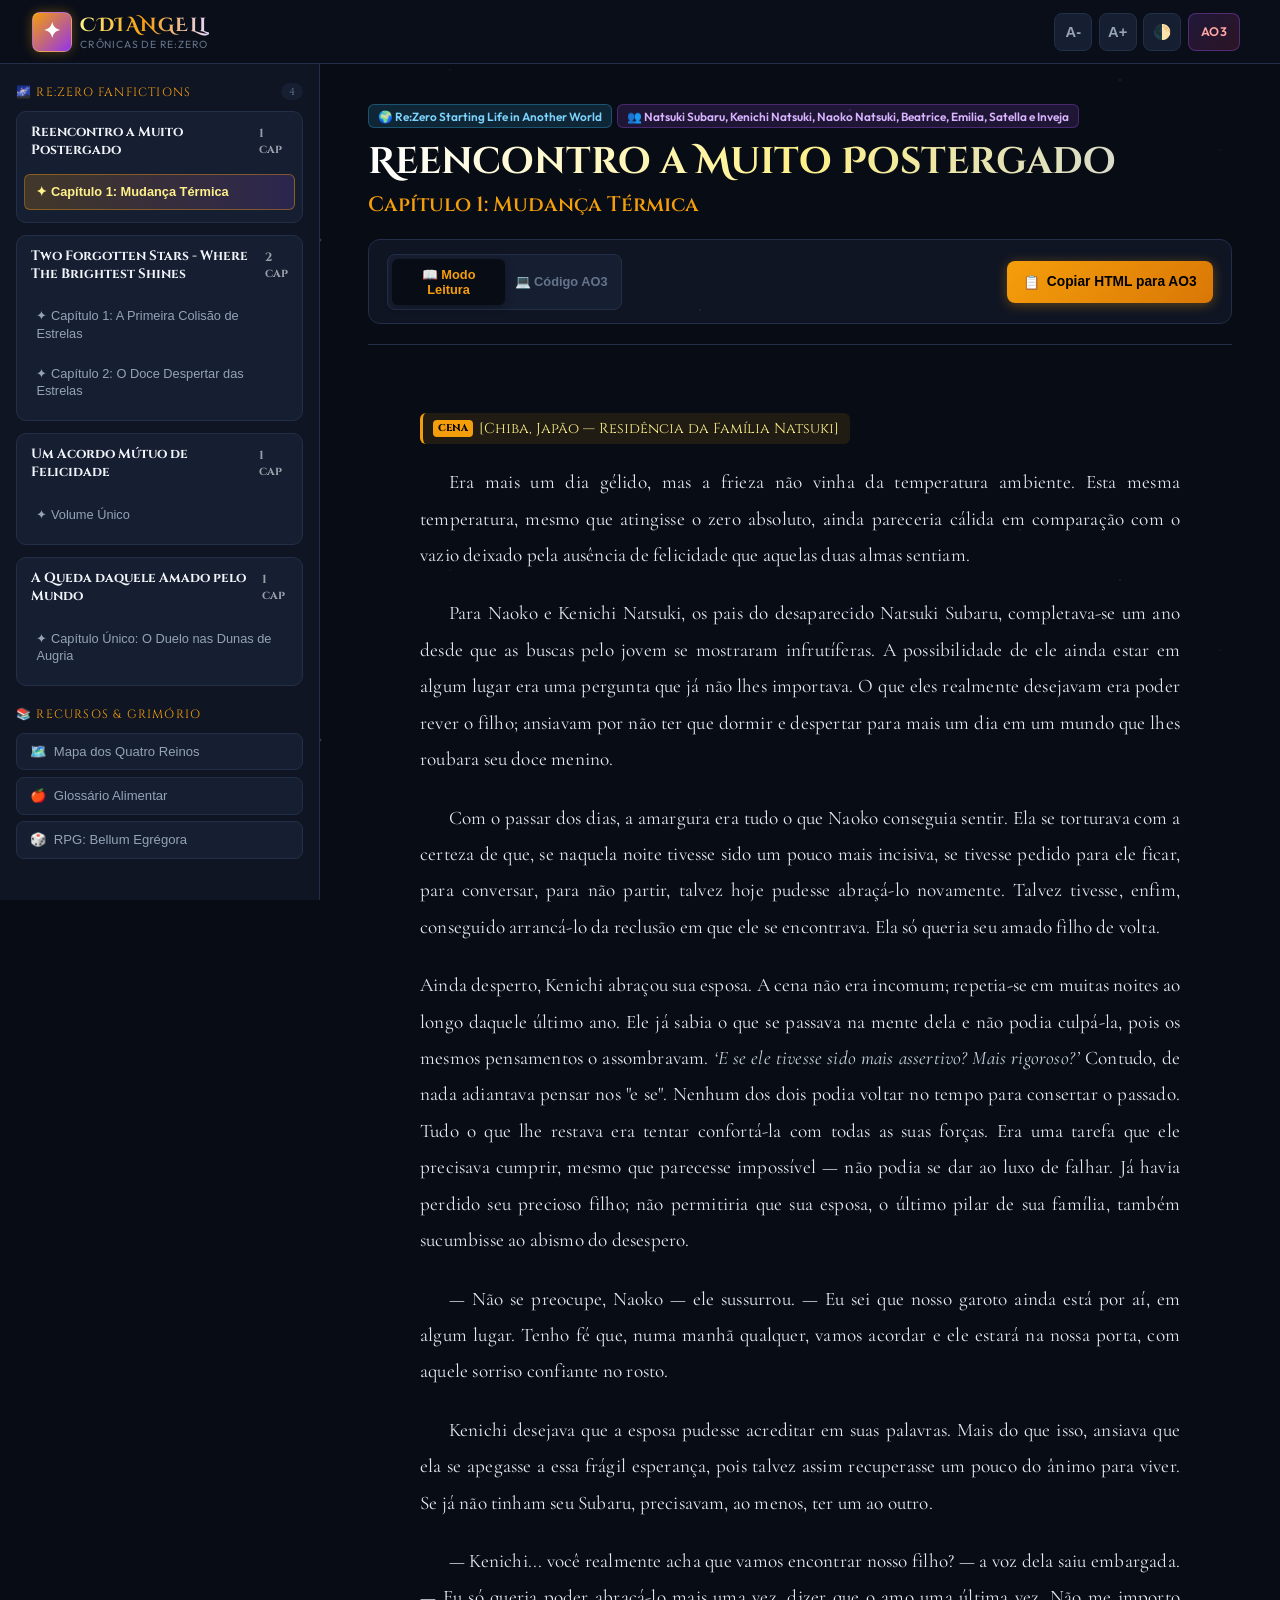
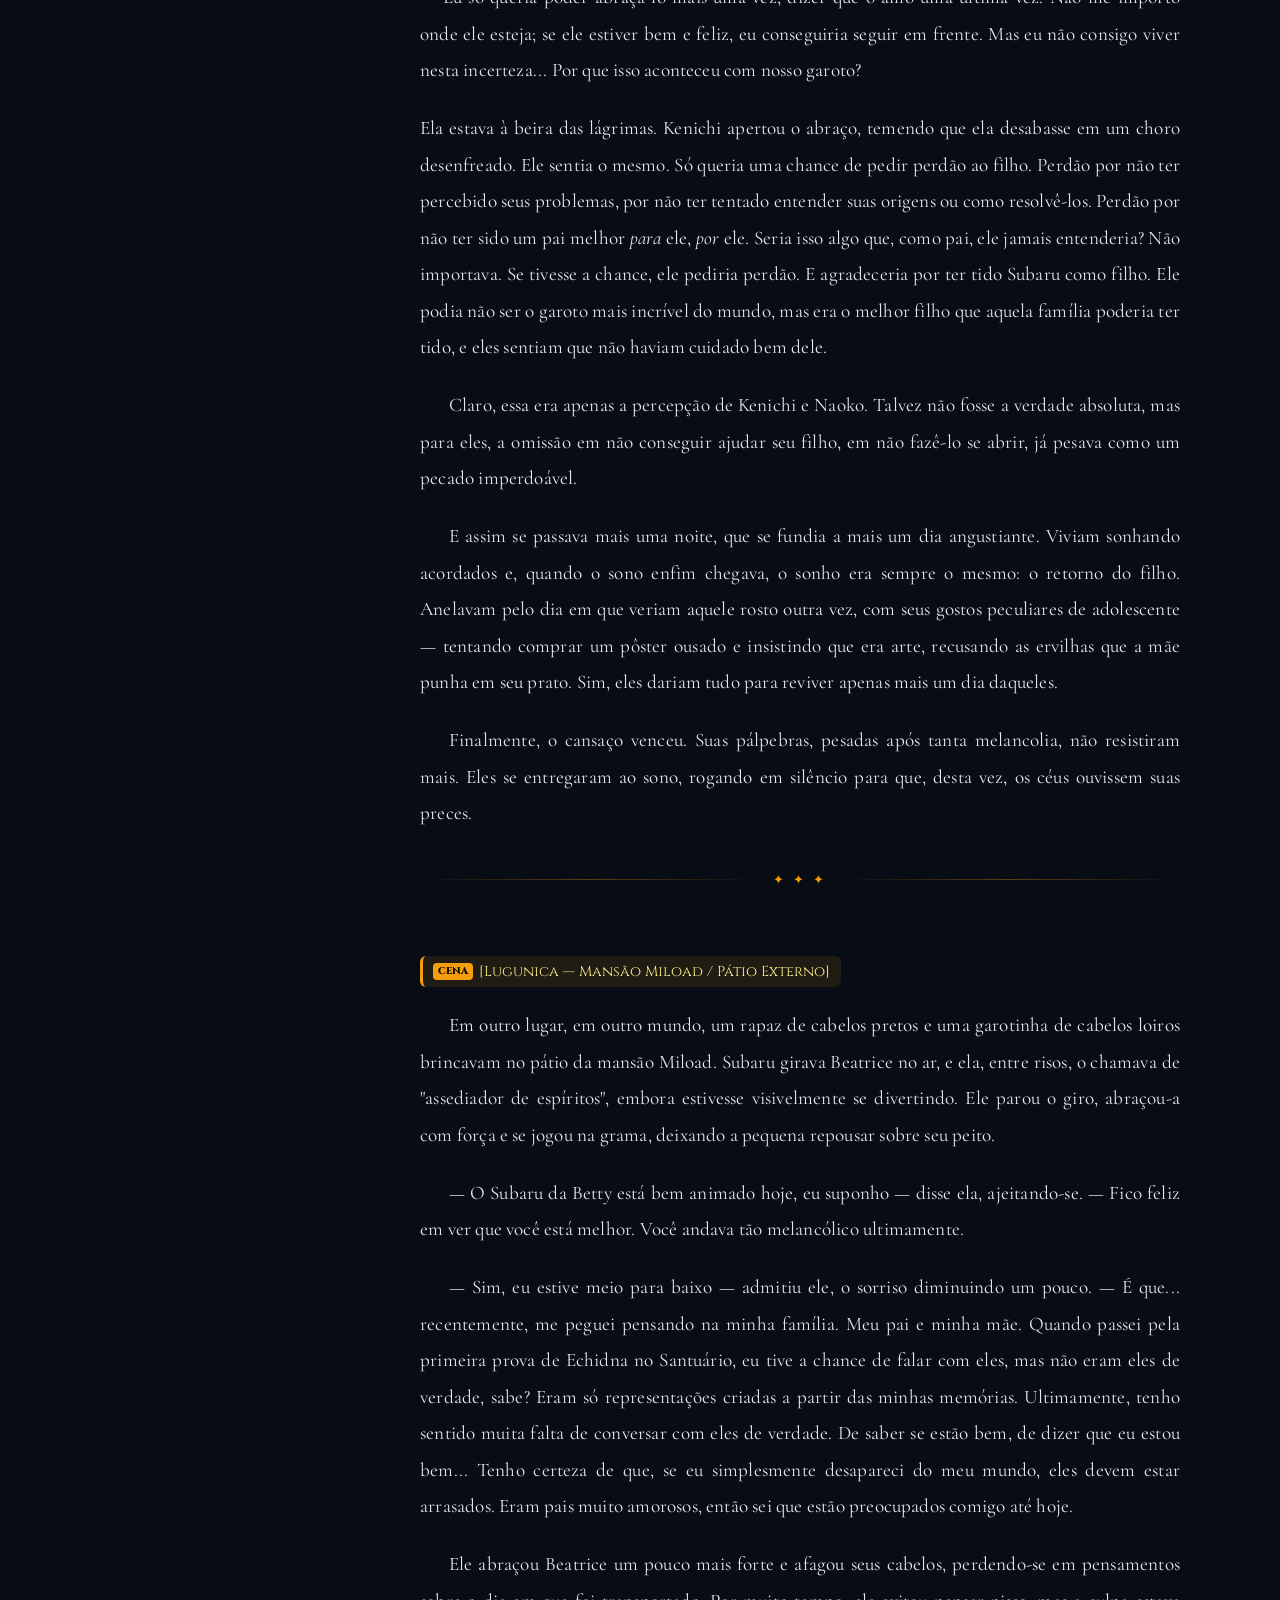
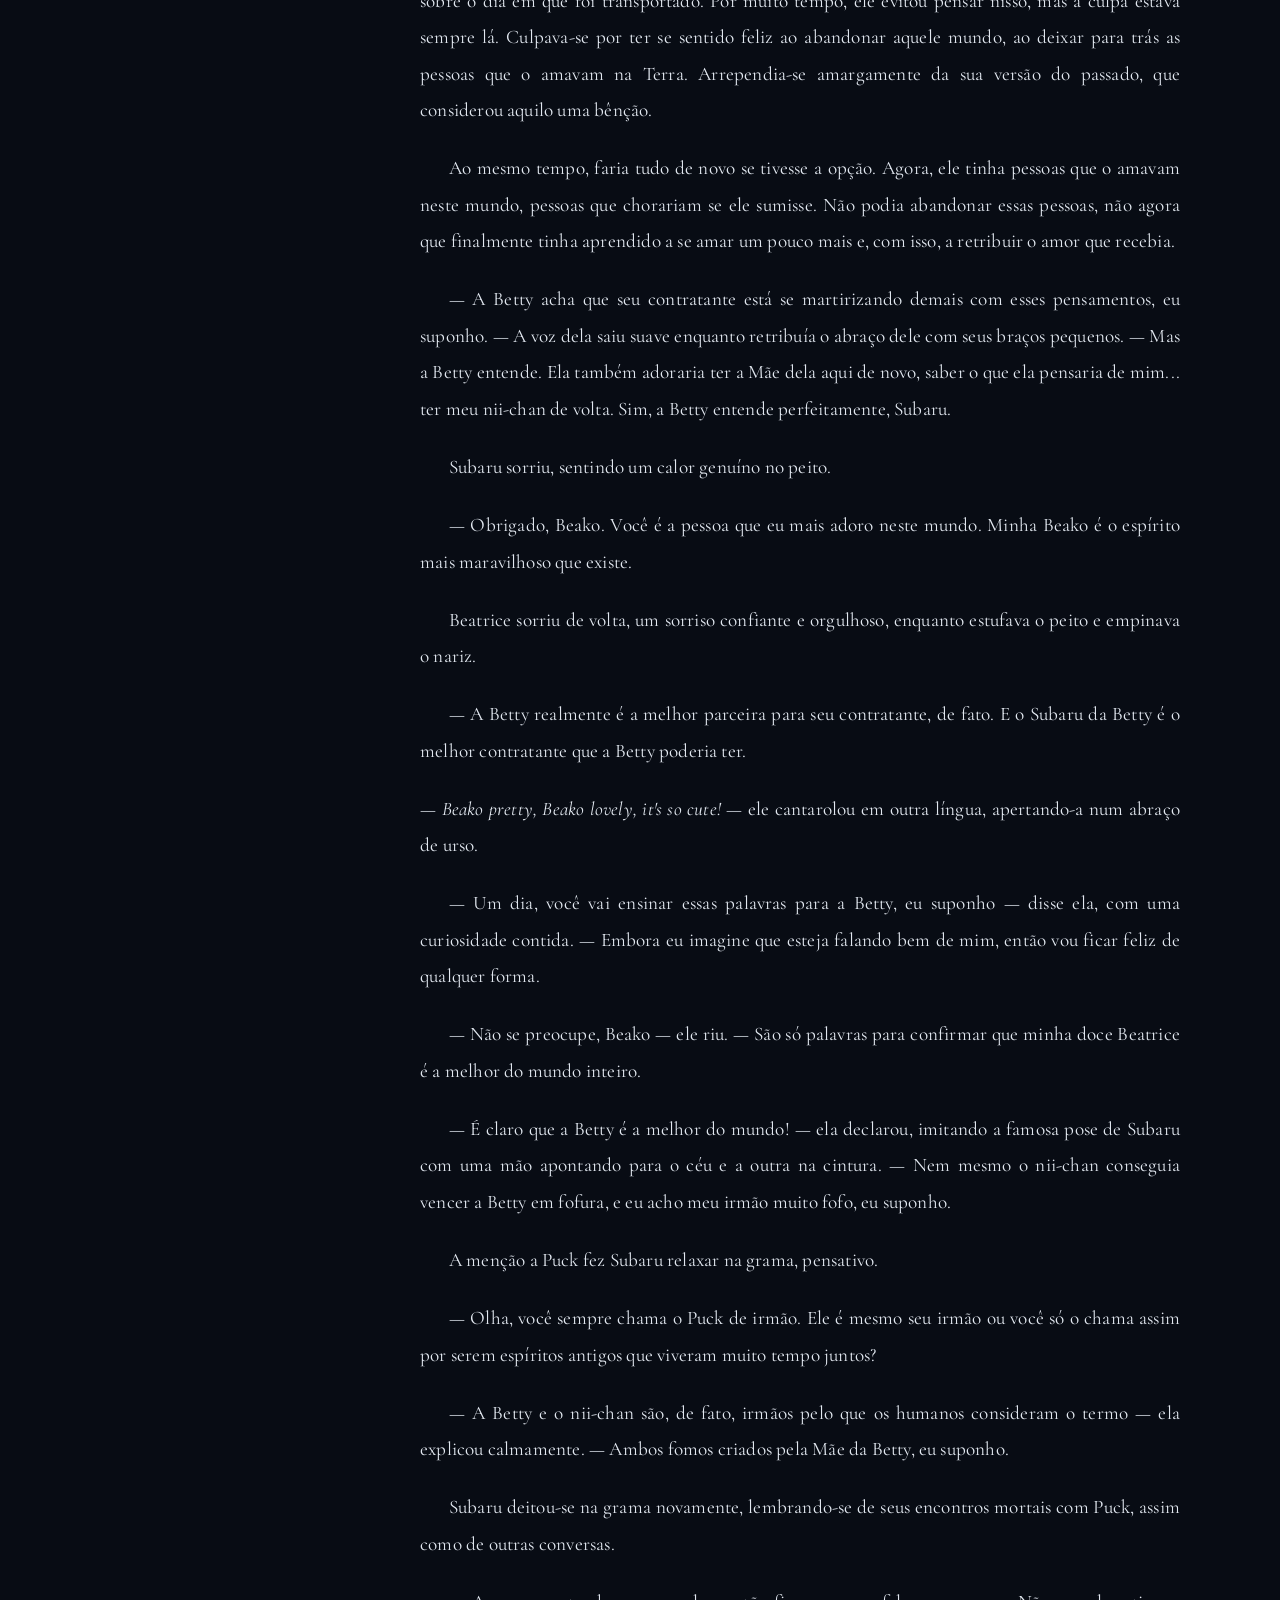
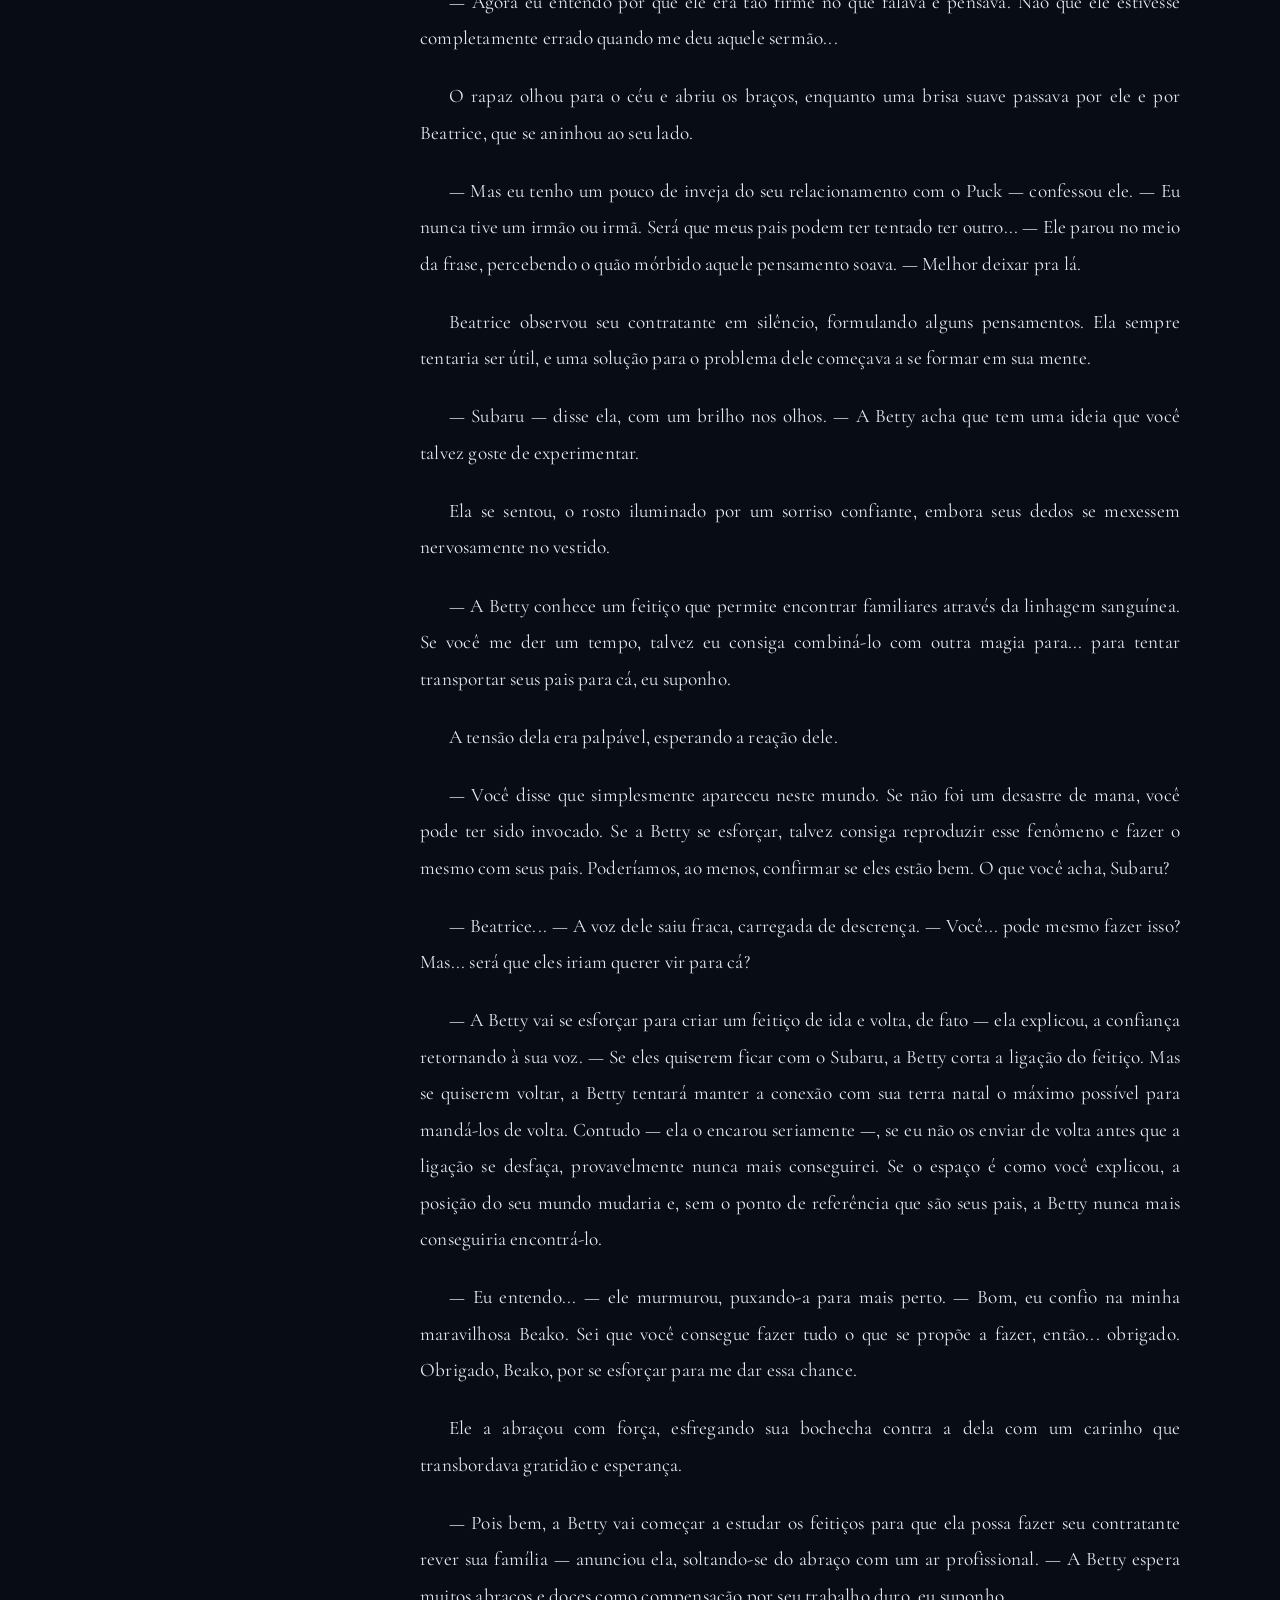
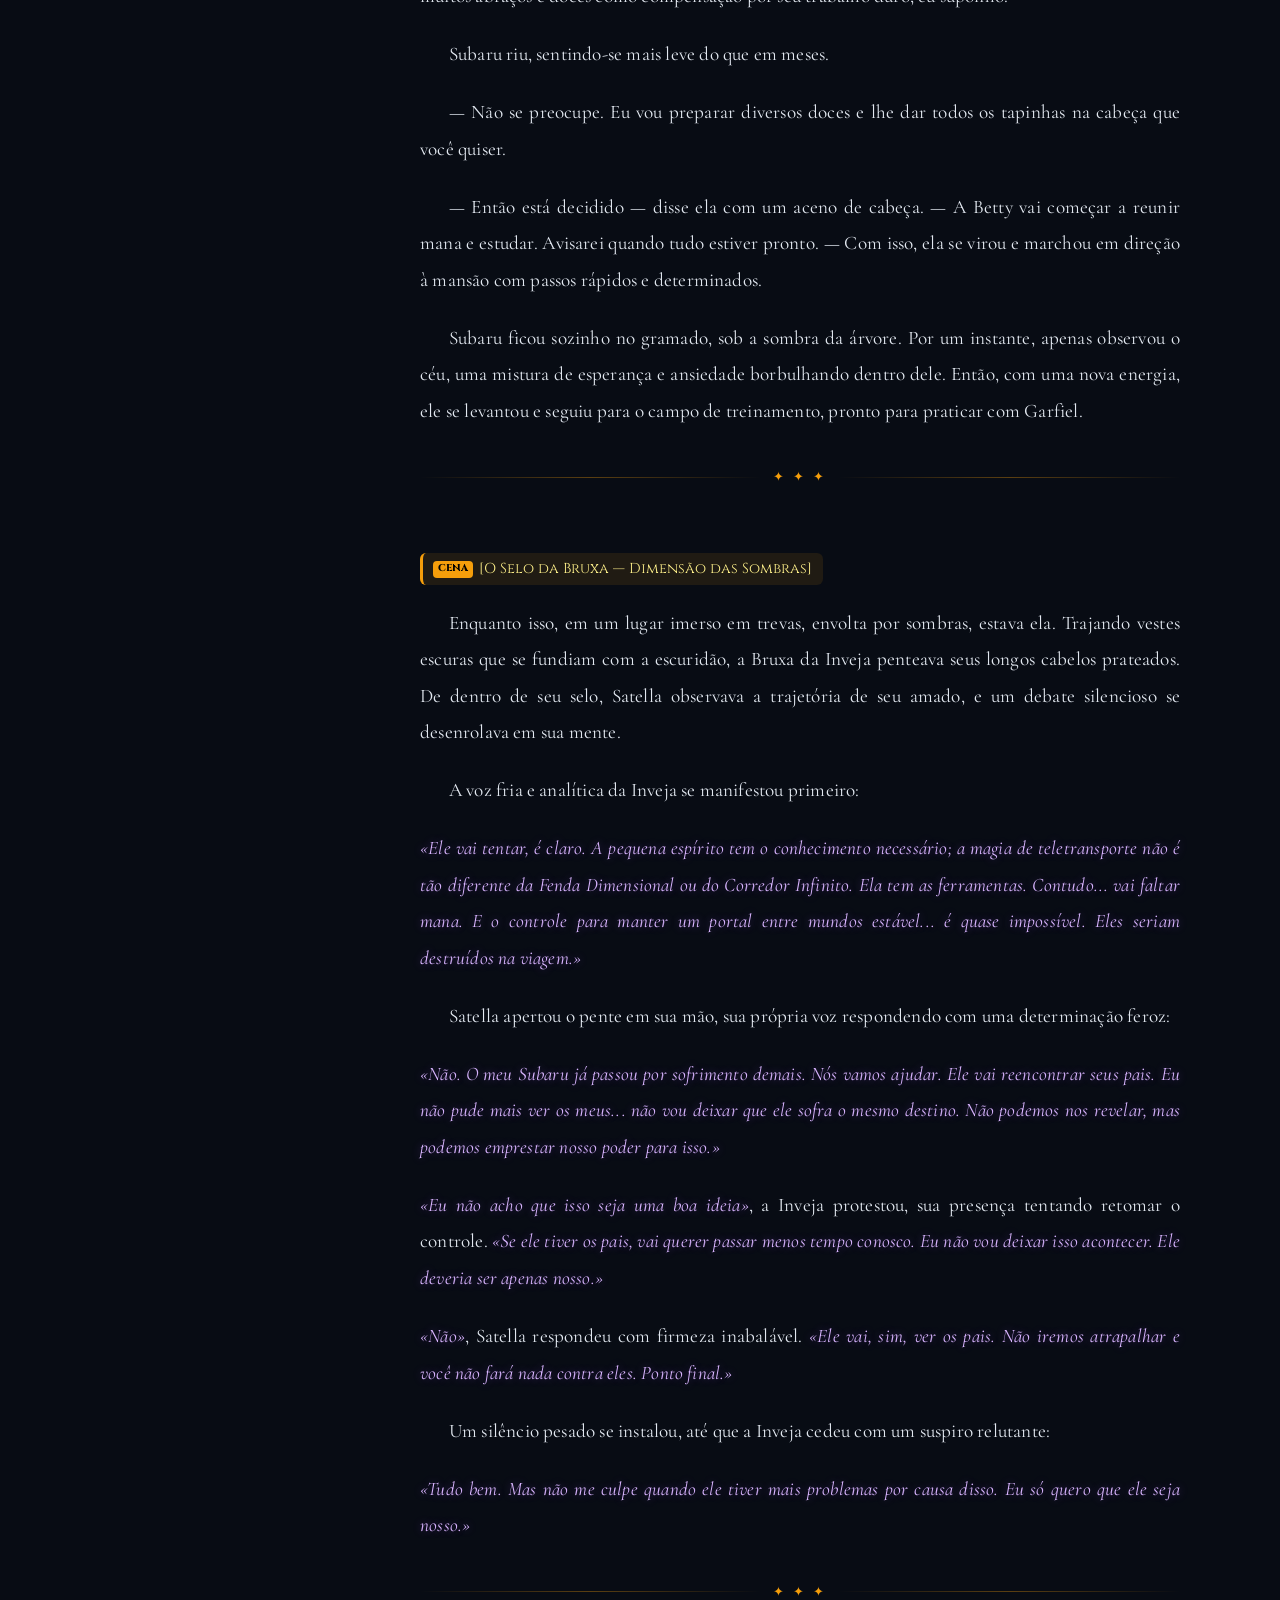
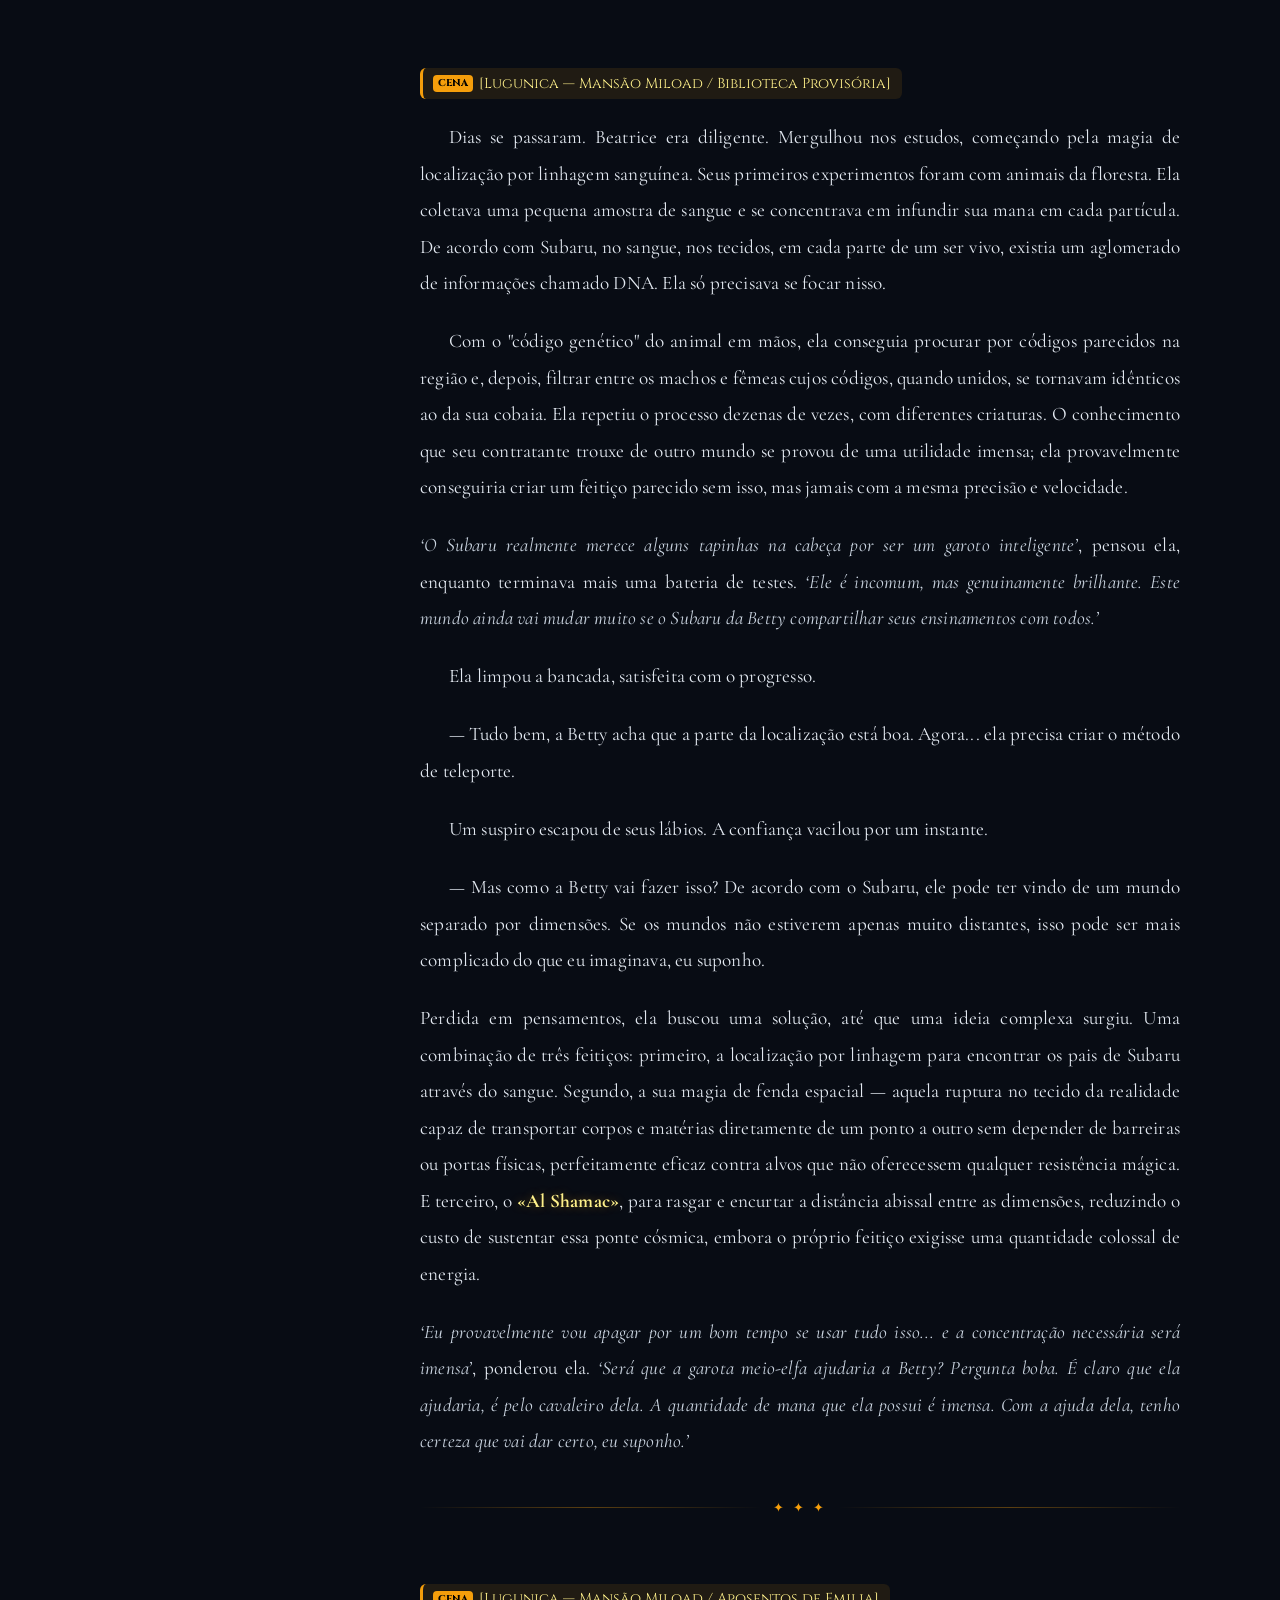
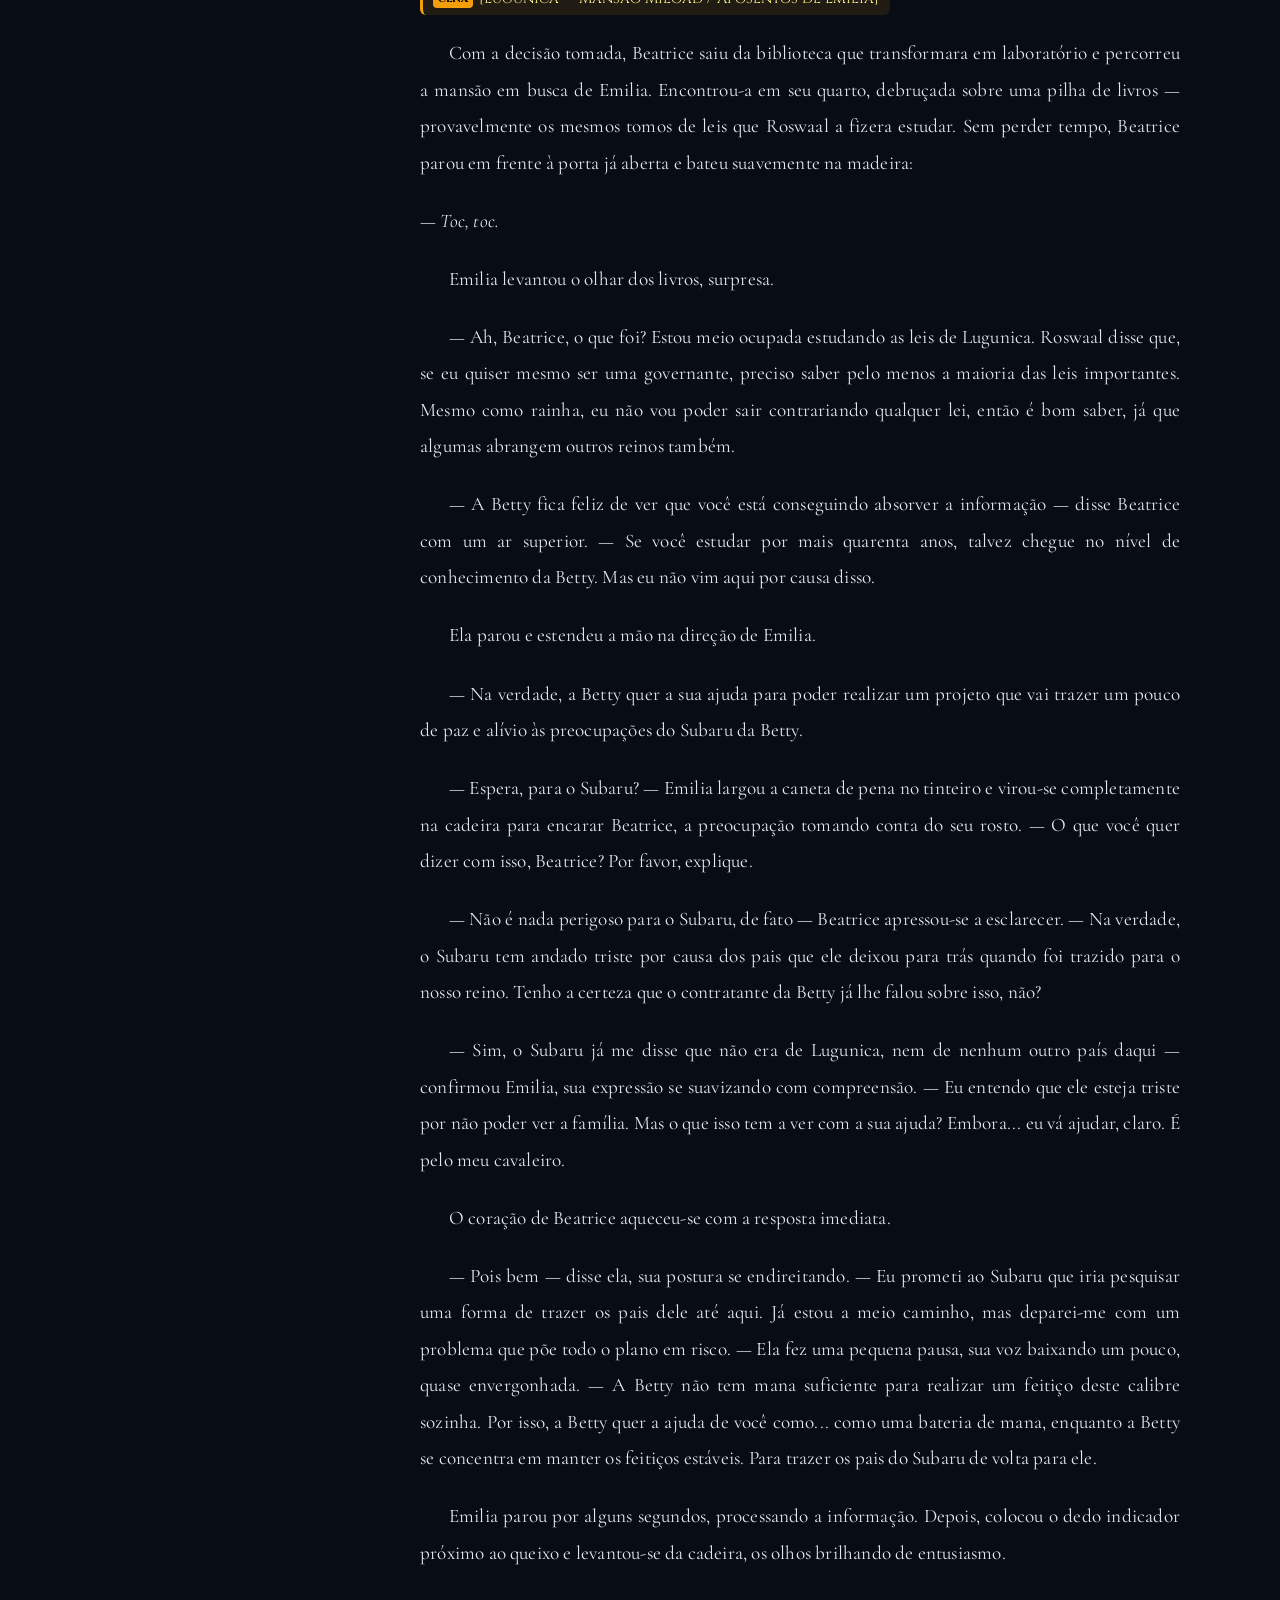
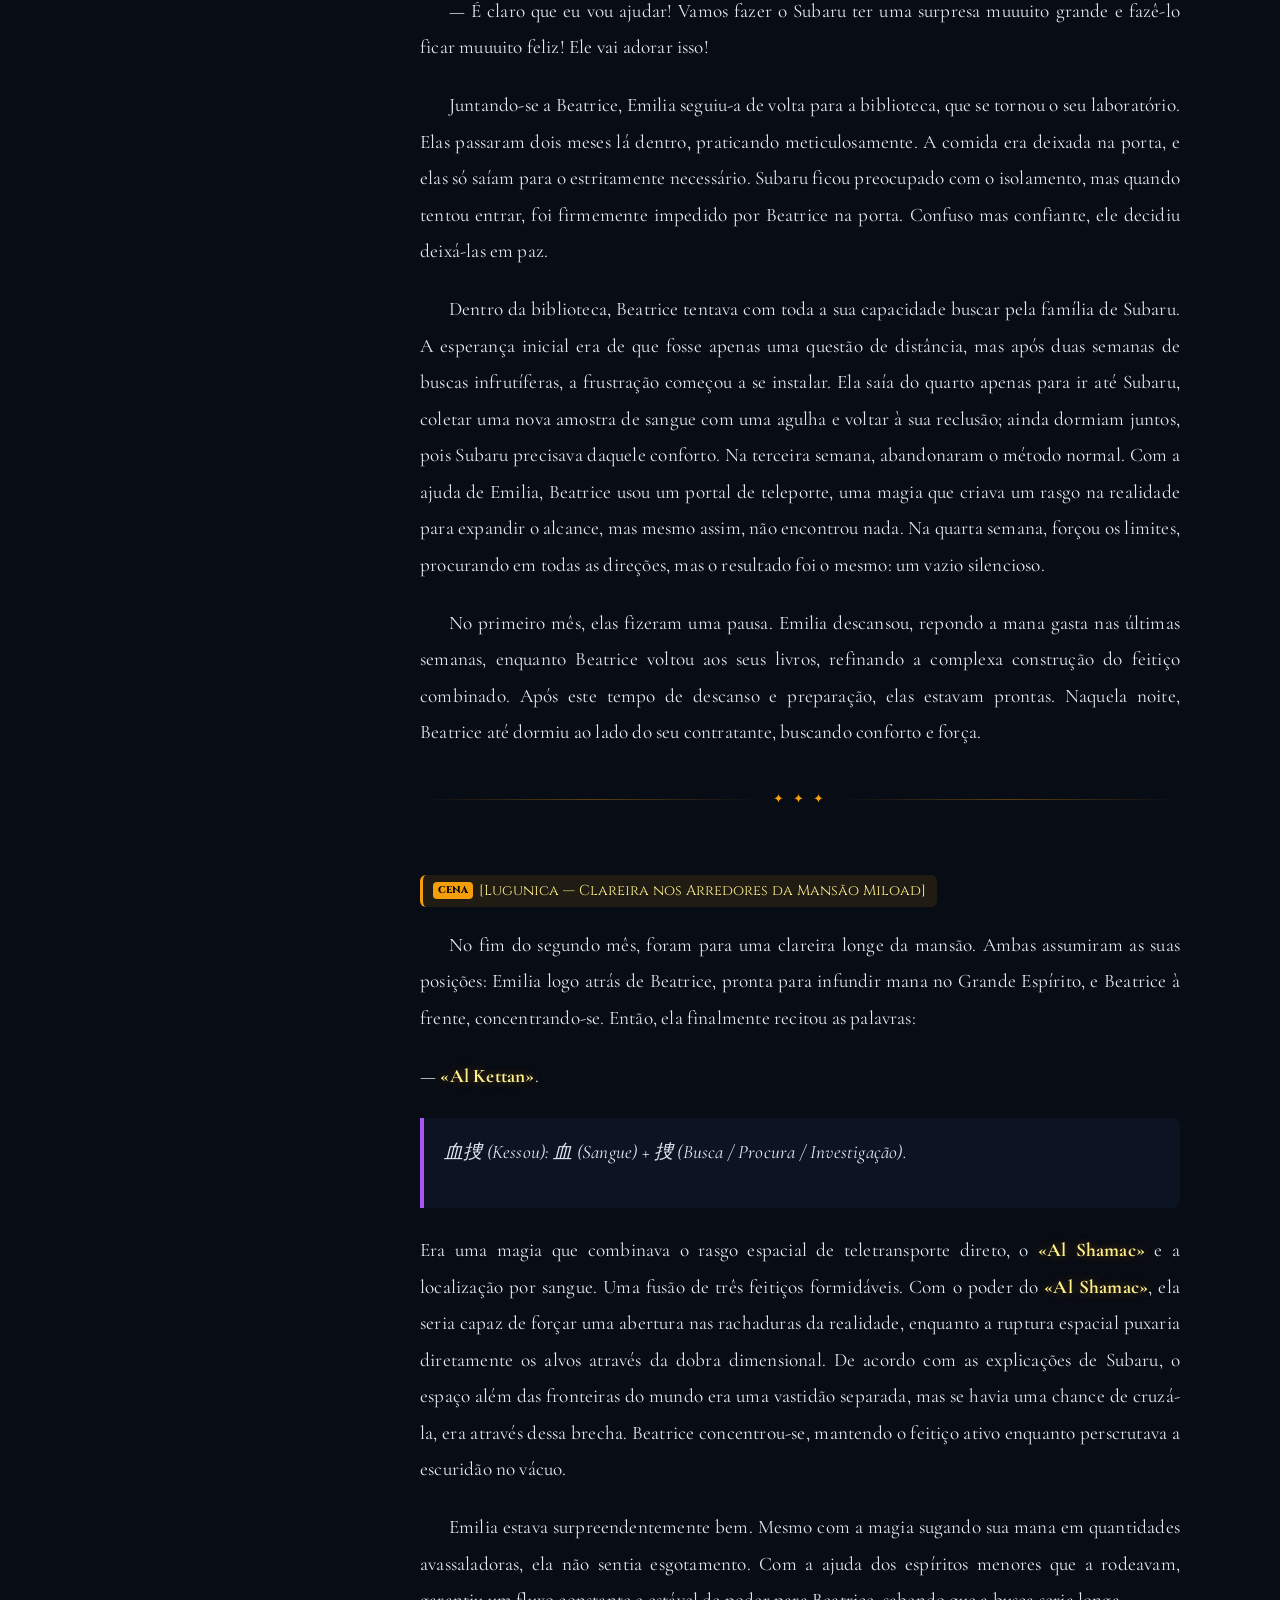
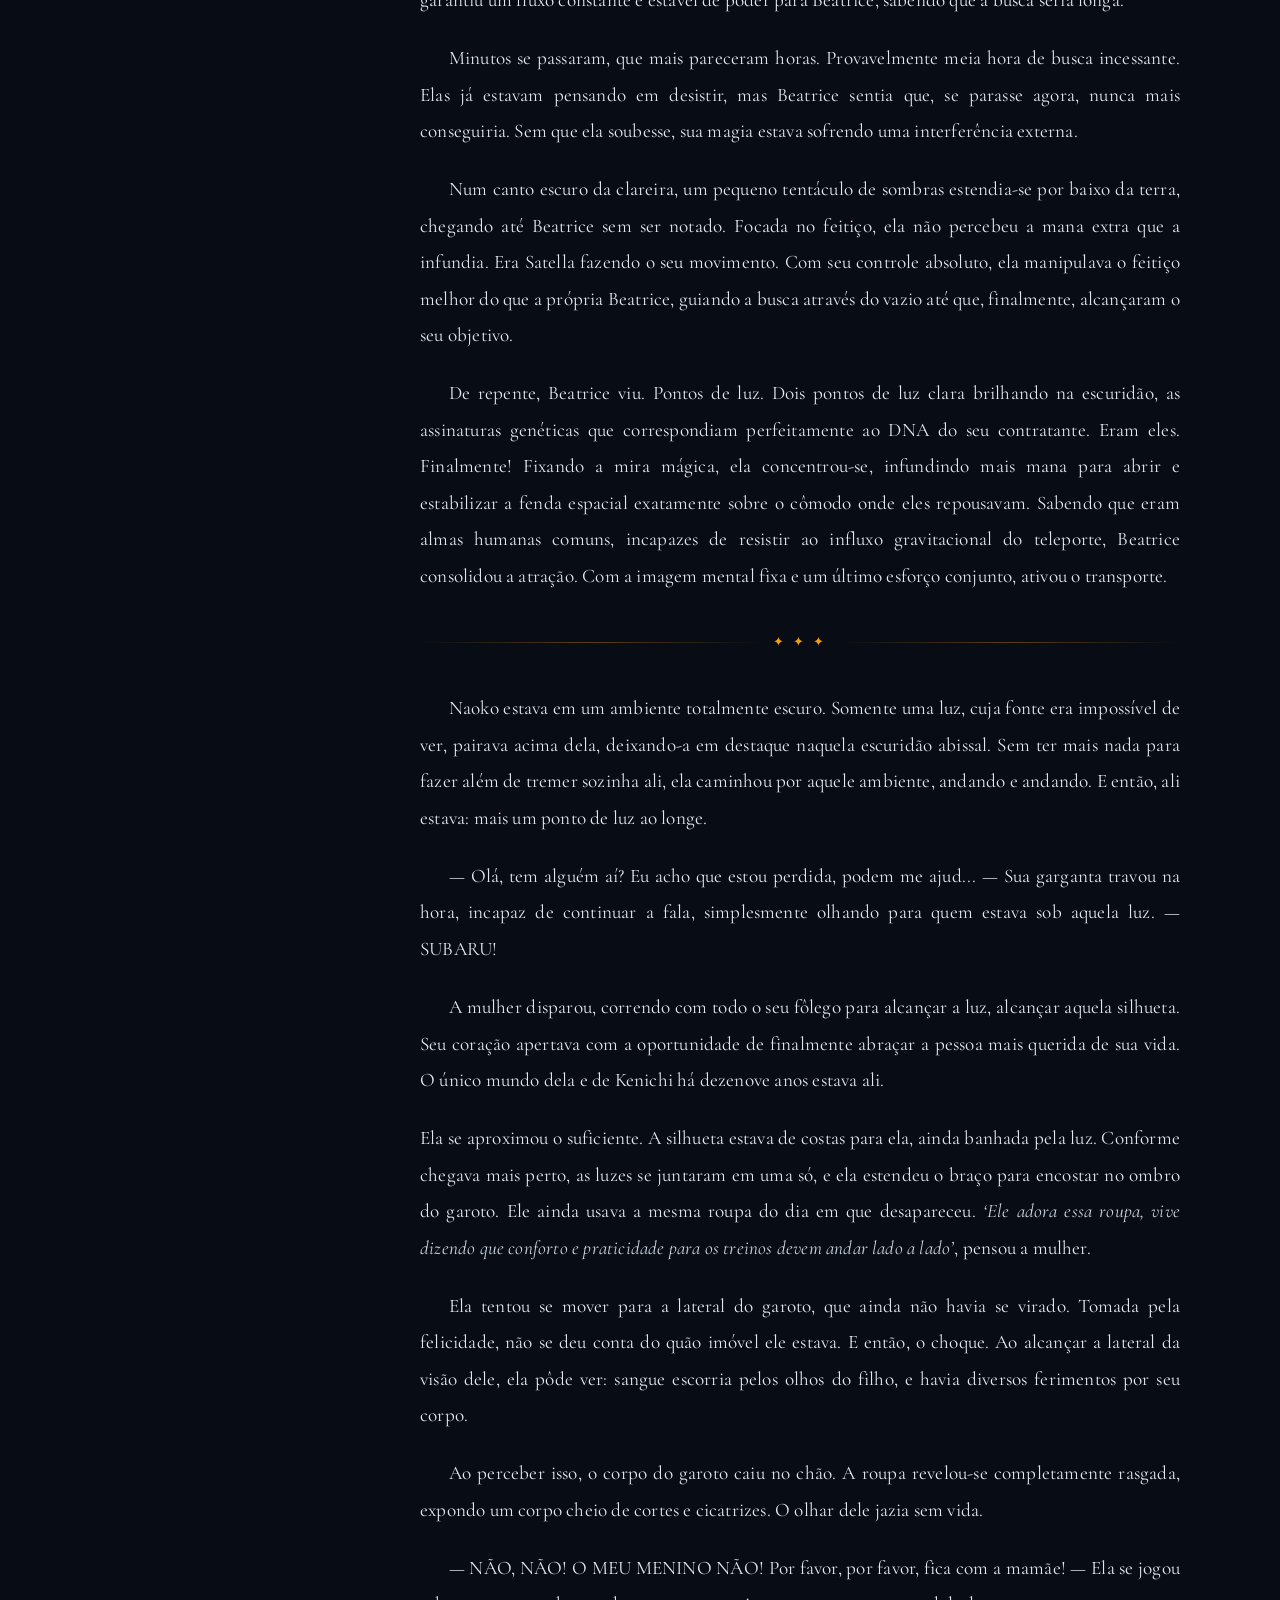
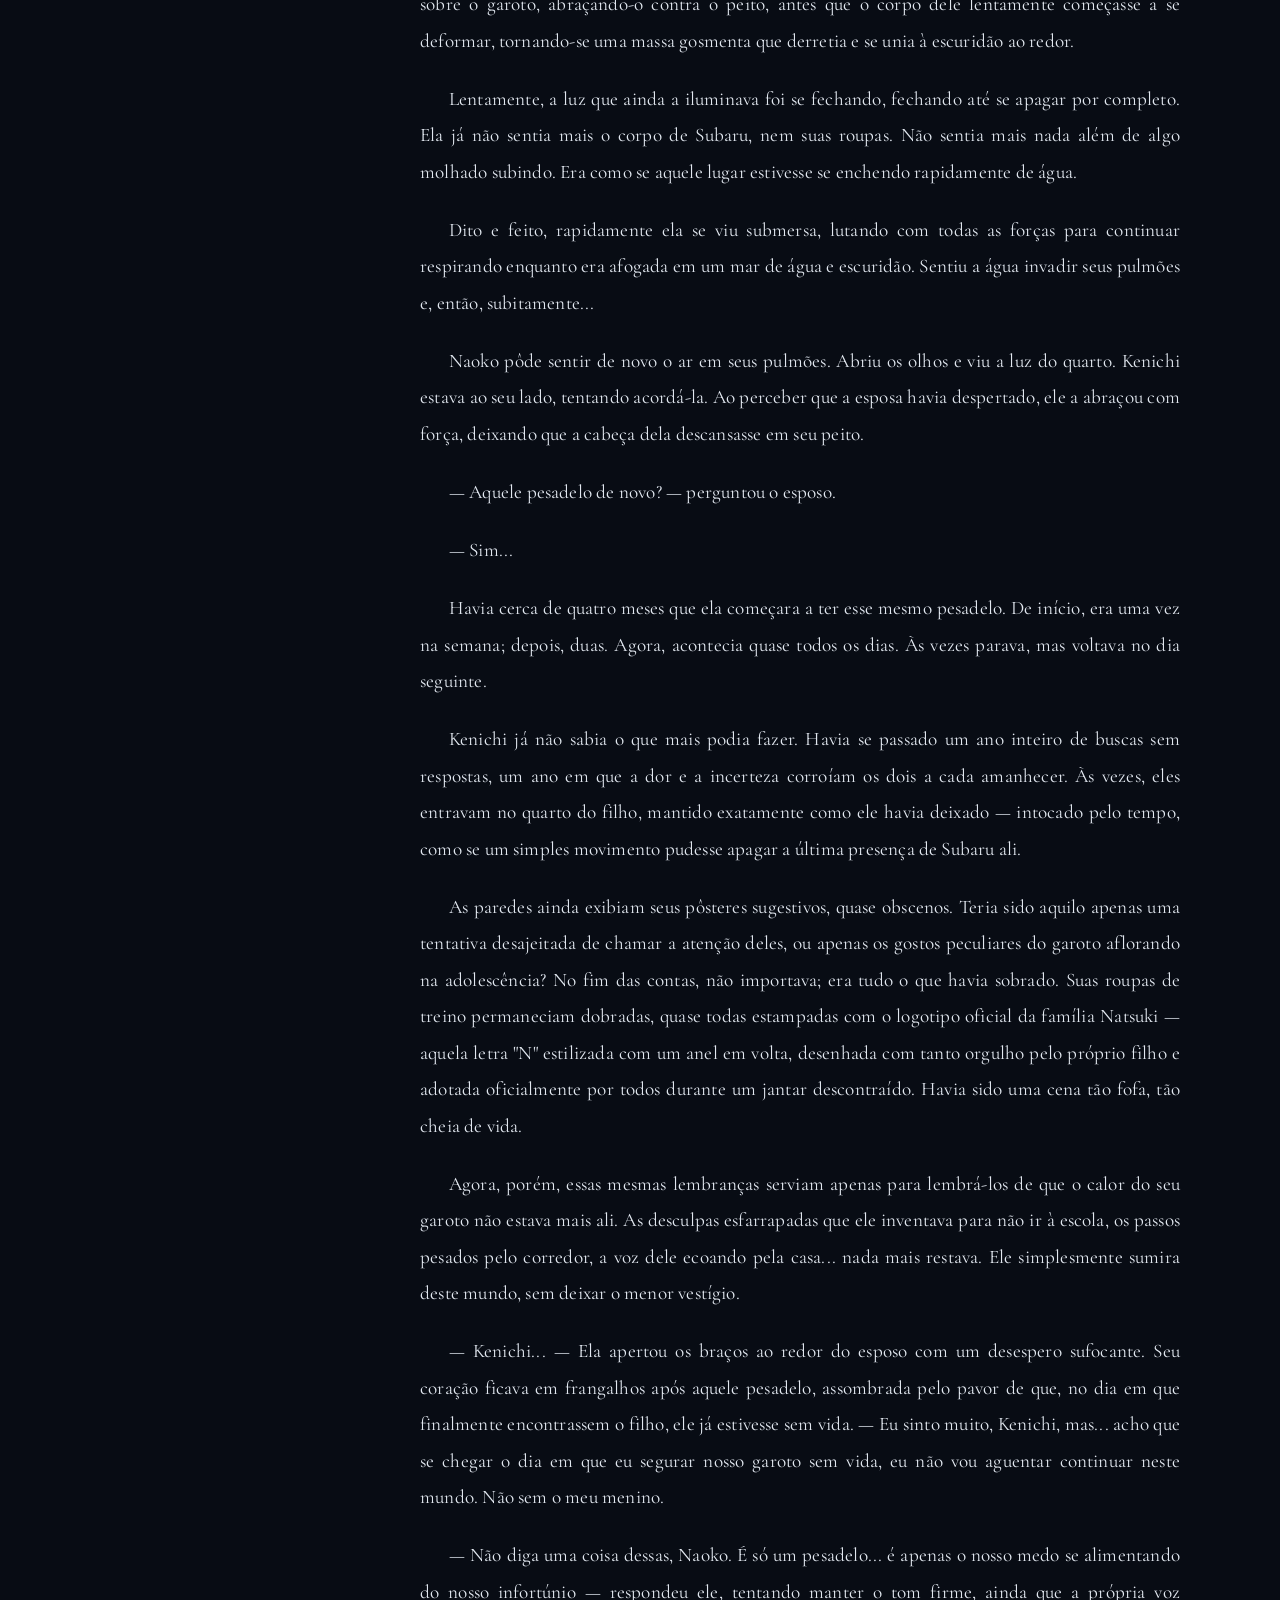
==== commit 3ae02450: "fix: corrigir stacking context do overlay para que a gaveta lateral fique na frente sem pelicula esc" ====
--- a/index.html
+++ b/index.html
@@ -15,13 +15,10 @@
   <link rel="icon" href="data:image/svg+xml,<svg xmlns='http://www.w3.org/2000/svg' viewBox='0 0 24 24' fill='%23f59e0b'><path d='M12 2l2.4 6.9 7.1.3-5.5 4.5 1.9 7.1-5.9-4.1-5.9 4.1 1.9-7.1-5.5-4.5 7.1-.3z'/></svg>" />
 
   <!-- App Stylesheet with cache-buster -->
-  <link rel="stylesheet" href="recursos/app.css?v=2.1" />
+  <link rel="stylesheet" href="recursos/app.css?v=2.2" />
 </head>
 <body class="theme-night font-md">
   <div class="stars-bg"></div>
-
-  <!-- Mobile Drawer Backdrop Overlay -->
-  <div class="sidebar-overlay" id="sidebarOverlay"></div>
 
   <div class="app-container">
     <!-- Topbar Navigation (Grid Layout: Never overlaps!) -->
@@ -55,6 +52,9 @@
 
     <!-- Main Content Layout -->
     <div class="main-wrapper">
+      <!-- Mobile Drawer Backdrop Overlay -->
+      <div class="sidebar-overlay" id="sidebarOverlay"></div>
+
       <!-- Sidebar / Drawer -->
       <aside class="sidebar" id="sidebar">
         <!-- Topo da gaveta mobile -->
@@ -101,7 +101,7 @@
   </div>
 
   <!-- Scripts with cache-busters -->
-  <script src="recursos/stories_data.js?v=2.1"></script>
-  <script src="recursos/app.js?v=2.1"></script>
+  <script src="recursos/stories_data.js?v=2.2"></script>
+  <script src="recursos/app.js?v=2.2"></script>
 </body>
 </html>
--- a/recursos/app.css
+++ b/recursos/app.css
@@ -134,8 +134,6 @@
   display: flex;
   flex-direction: column;
   min-height: 100vh;
-  position: relative;
-  z-index: 1;
   width: 100%;
 }
 
@@ -305,13 +303,13 @@
   left: 0;
   width: 100vw;
   height: 100vh;
-  background: rgba(0, 0, 0, 0.75);
-  backdrop-filter: blur(5px);
-  -webkit-backdrop-filter: blur(5px);
-  z-index: 90;
+  background: rgba(0, 0, 0, 0.65);
+  backdrop-filter: blur(4px);
+  -webkit-backdrop-filter: blur(4px);
+  z-index: 800;
   opacity: 0;
   pointer-events: none;
-  transition: opacity 0.3s ease;
+  transition: opacity 0.25s ease;
 }
 
 .sidebar-overlay.active {
@@ -327,11 +325,11 @@
   width: min(85vw, 310px);
   height: 100vh;
   max-height: 100vh;
-  background: var(--bg-surface);
+  background-color: var(--bg-surface);
   border-right: 1px solid var(--border-subtle);
   padding: 1.2rem 1rem;
   overflow-y: auto;
-  z-index: 100;
+  z-index: 999;
   transition: left 0.3s cubic-bezier(0.16, 1, 0.3, 1);
   box-shadow: 6px 0 25px rgba(0, 0, 0, 0.6);
   display: flex;
